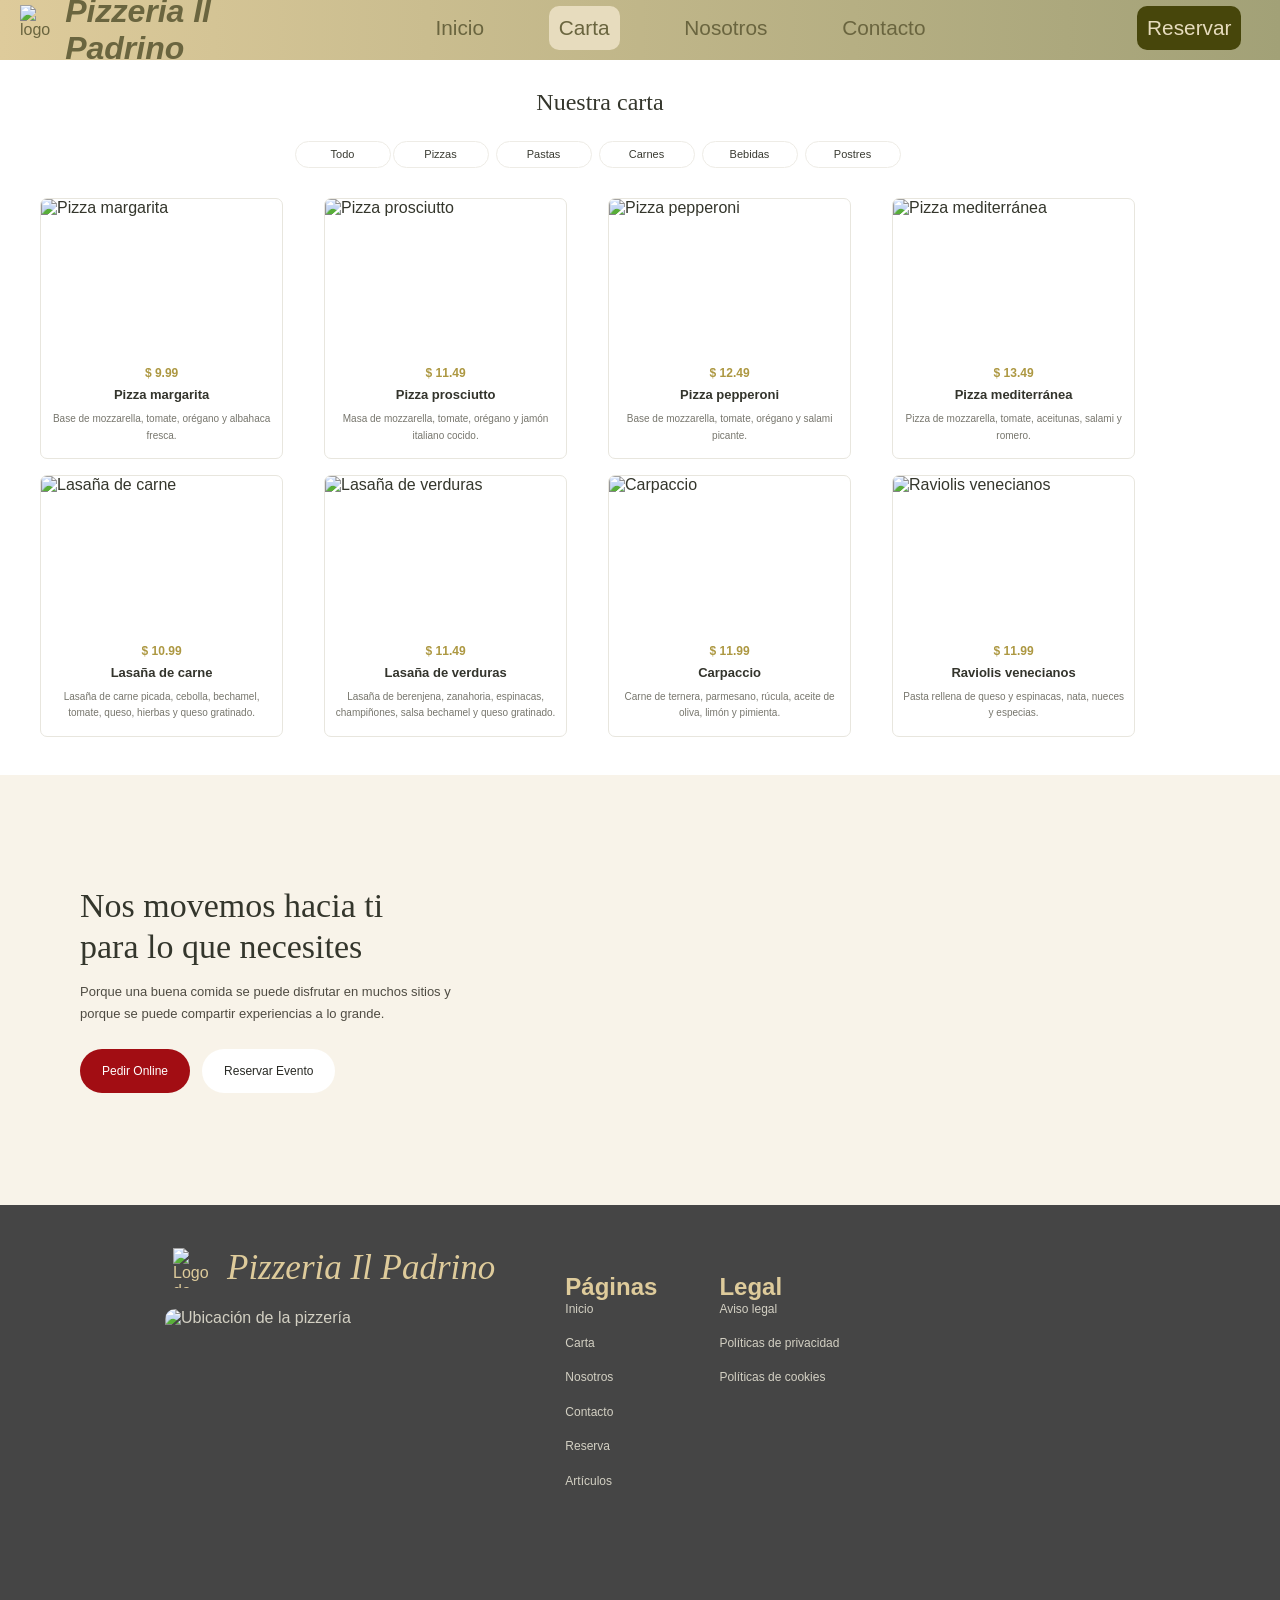
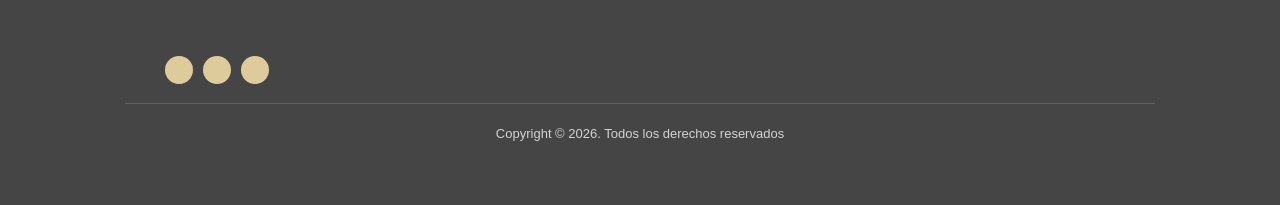
==== detalles.html @ b05c9280 "Primera Subida" ====
<!DOCTYPE html>
<html lang="en">
<head>
    <meta charset="UTF-8">
    <meta name="viewport" content="width=device-width, initial-scale=1.0">
    <link rel="stylesheet" href="style_3.css">
    <title>Inicio</title>
</head>
<body>
    <header>
        <div class="logo">
            <img src="./imgs/LogoCuadrado.png" alt="logo">
            <h1><i>Pizzeria Il Padrino</i></h1>
        </div>
        <div class="menus">
            <ul class="horizontal">
                <li><a href="inicio.html">Inicio</a></li>
                <li class="active"><a href="detalles.html">Carta</a></li>
                <li><a href="tienda.html">Nosotros</a></li>
                <li>Contacto</li>
            </ul>
        </div>
        <div class="reserva">
            <button>Reservar</button>
        </div>
    </header>
    <main>
         
        <section class="menu-section" id="carta">
    <div class="menu-container">

      <h1 class="section-title">Nuestra carta</h1>

      <nav class="menu-filters" aria-label="Categorías del menú">
        <a class="filter active">Todo</a>
        <a class="filter">Pizzas</a>
        <a class="filter">Pastas</a>
        <a class="filter">Carnes</a>
        <a class="filter">Bebidas</a>
        <a class="filter">Postres</a>
      </nav>

      <div class="menu-grid">

        <article class="menu-card" id="pizzas">
          <img src="./imgs/238-n1.jpg" alt="Pizza margarita">
          <div class="card-content">
            <span class="price">$ 9.99</span>
            <h2>Pizza margarita</h2>
            <p>Base de mozzarella, tomate, orégano y albahaca fresca.</p>
          </div>
        </article>

        <article class="menu-card">
          <img src="./imgs/presentacion-final-de-la-pizza-prosciutto-o-con-jamon-cocido.jpg" alt="Pizza prosciutto">
          <div class="card-content">
            <span class="price">$ 11.49</span>
            <h2>Pizza prosciutto</h2>
            <p>Masa de mozzarella, tomate, orégano y jamón italiano cocido.</p>
          </div>
        </article>

        <article class="menu-card">
          <img src="./imgs/receta-pizza-de-pepperoni-facil-1729847335.jpg" alt="Pizza pepperoni">
          <div class="card-content">
            <span class="price">$ 12.49</span>
            <h2>Pizza pepperoni</h2>
            <p>Base de mozzarella, tomate, orégano y salami picante.</p>
          </div>
        </article>

        <article class="menu-card">
          <img src="./imgs/a.jpg" alt="Pizza mediterránea">
          <div class="card-content">
            <span class="price">$ 13.49</span>
            <h2>Pizza mediterránea</h2>
            <p>Pizza de mozzarella, tomate, aceitunas, salami y romero.</p>
          </div>
        </article>

        <article class="menu-card" id="pastas">
          <img src="./imgs/lasagna-original..jpg" alt="Lasaña de carne">
          <div class="card-content">
            <span class="price">$ 10.99</span>
            <h2>Lasaña de carne</h2>
            <p>Lasaña de carne picada, cebolla, bechamel, tomate, queso, hierbas y queso gratinado.</p>
          </div>
        </article>

        <article class="menu-card">
          <img src="./imgs/lasana_de_berenjenas_con_carne_31364_orig.jpg" alt="Lasaña de verduras">
          <div class="card-content">
            <span class="price">$ 11.49</span>
            <h2>Lasaña de verduras</h2>
            <p>Lasaña de berenjena, zanahoria, espinacas, champiñones, salsa bechamel y queso gratinado.</p>
          </div>
        </article>

        <article class="menu-card">
          <img src="./imgs/imagaes.jpg" alt="Carpaccio">
          <div class="card-content">
            <span class="price">$ 11.99</span>
            <h2>Carpaccio</h2>
            <p>Carne de ternera, parmesano, rúcula, aceite de oliva, limón y pimienta.</p>
          </div>
        </article>

        <article class="menu-card">
          <img src="./imgs/maxresdefault.jpg" alt="Raviolis venecianos">
          <div class="card-content">
            <span class="price">$ 11.99</span>
            <h2>Raviolis venecianos</h2>
            <p>Pasta rellena de queso y espinacas, nata, nueces y especias.</p>
          </div>
        </article>

      </div>
    </div>
  </section>


  <section class="cta-section">
    <div class="cta-background"></div>

    <div class="cta-content">
      <h2>
        Nos movemos hacia ti<br>
        para lo que necesites
      </h2>

      <p>
        Porque una buena comida se puede disfrutar en muchos sitios
        y porque se puede compartir experiencias a lo grande.
      </p>

      <div class="cta-buttons">
        <a href="#pedir" class="btn btn-primary">Pedir Online</a>
        <a href="#reservar" class="btn btn-secondary">Reservar Evento</a>
      </div>
    </div>
  </section>




    </main>

    
    <footer class="footer-pizzeria">

    <div class="footer-contenedor">
        <div class="footer-contenido">
        <div class="footer-marca">

            <a href="#" class="footer-logo">
            <img src="./imgs/LogoCuadrado.png" alt="Logo de Pizzeria Il Padrino">
            <p>Pizzeria Il Padrino</p>
            </a>

            <div class="footer-mapa">
            <img src="./imgs/google-maps.jpg" alt="Ubicación de la pizzería">
            </div>

            <div class="footer-redes">

            <a href="#" class="footer-red">
                <img src="./imgs/TWITTER_icon-icons.com_65486.png" width="10px" height="10px">

            </a>

            <a href="#" class="footer-red">
                <img src="./imgs/FB_icon-icons.com_65484.png" width="15px" height="15px">
            </a>

            <a href="#" class="footer-red">
                <img src="./imgs/instagram_icon_125245.png" width="15px" height="15px">
            </a>

            </div>
        </div>

        <div class="footer-enlaces">

            <div class="footer-columna">
            <h3>Páginas</h3>

            <nav aria-label="Páginas">
                <a href="#">Inicio</a>
                <a href="#">Carta</a>
                <a href="#">Nosotros</a>
                <a href="#">Contacto</a>
                <a href="#">Reserva</a>
                <a href="#">Artículos</a>
            </nav>
            </div>

            <div class="footer-columna">
            <h3>Legal</h3>

            <nav aria-label="Información legal">
                <a href="#">Aviso legal</a>
                <a href="#">Políticas de privacidad</a>
                <a href="#">Políticas de cookies</a>
            </nav>
            </div>

        </div>

        </div>

        <div class="footer-inferior">
        <p>Copyright © 2026. Todos los derechos reservados</p>
        </div>

    </div>

    </footer>

</body>
</html>
---- style_3.css ----
:root{ /*esto es una variable, me puede servir para determinar la paleta*/
    --wyellow: #e7dcbe;
    --lyellow: #DECB9B;
    --myellow: #a2a177;
    --dyellow: #47460B;
    --orange: #e5af4ce2;
    --crema: #fbfae9;
    --blanco: #ffffff;
    --fondo-claro: #fafaf8;
    --texto: #24231f;
    --texto-suave: #6f6d65;
    --rojo: #a63c3b;
    --borde: #deddd6;
    --color-text: #34362c;
    --color-muted: #77766d;
    --color-gold: #b9a64d;
    --color-red: #a20d13;
    --color-border: #e8e6de;
    --font-title: "Playfair Display", Georgia, serif;
    --font-body: "DM Sans", Arial, sans-serif;
    --ancho-maximo: 1060px;
}

a{
  all: unset;
  text-decoration: none;
}

.active{
    background-color: var(--wyellow);
    border-radius: 10px;
    padding: 10px;
    margin-left: -5px;
    margin-right: -5px;
    margin-top: 0px;

}

.menus li:hover{
    background-color: var(--dyellow);
    border-radius: 10px;
    padding: 10px;
    margin-left: -5px;
    margin-right: -5px;
    margin-top: 0px;
    color: var(--wyellow);

}

body{
    display: grid;
    min-height: 100vh;
    grid-template-rows: auto 1fr auto;
    width: 100%;
    /*margin-top: -8px;
    margin-left: -8px;*/
    margin: 0px;
}


header{
    background-image: linear-gradient(to right,var(--lyellow),var(--myellow));
    color:rgb(106, 101, 63);
    height: 60px;
    display: flex;
    width: 100%;
    /*margin: 8px;*/
}

footer{
    background-color:gray;
    /*margin:-8px;*/
}

.logo{
    display: flex;
    align-items: center;
    padding-left: 10px;
    justify-content: flex-start;
    width: 25%;
    height: 100%;
    min-width: 220px;
    /*
        background-color: red;
    */
}

.logo img{
    width: 80%;
    height: 80px;
}

.menus{
    display: flex;
    align-items: center;
    justify-content: center;
    width: 65%;
    height: 100%;
    /*
    background-color: orange;
    */
}

.logo img{
    padding-left: 10px;
    width: 50px;
    height: 50px;
    display: flex;

}

.horizontal{
    display: flex;
    justify-content: space-between;
    flex-wrap: nowrap;
    list-style-type: none;
    min-width: 200px;
    max-width: 500px;
    width: 100%;
}

.reserva{
    display: flex;
    justify-content: center;
    align-items: center;
    width: 15%;
    min-width: 100px;
    /*
    background-color: aqua;
    */
}

li{
    margin: 5px;
    margin-top: 10px;
}

ul{
    margin-left: -50px;
    font-size: 1.3rem;
    font-weight:400;
}

header button{
    all:unset;
    background-color: var(--dyellow);
    color: var(--wyellow);
    border-radius: 10px;
    padding: 10px;
    font-size: 1.3rem;
    font-weight:400;
    margin-top: -5px;
}

header button:hover{
    /*all:unset;*/
    background-color: var(--lyellow);
    color: var(--dyellow);
    /*border-radius: 10px;
    padding: 10px;
    font-size: 1.3rem;
    font-weight:400;
    margin-top: -5px;*/
    cursor: pointer;
}

.menus li{
    cursor: pointer;
}

/* HERO */


#hero{
    background-image: linear-gradient(rgba(0 ,0 ,0, 0.4), rgba(229 ,175 ,76, 0.8)), url(./imgs/joshuemd-pizza-329523_1920.jpg);
    background-size: cover;
    height: 600px;
    font-weight: 800;
}

#herobox{
    width: 50%;
    height: 100%;
    /*background-color: red;*/
    display: flex;
    justify-content: center;
    align-items: center;
    flex-direction: column;
}

#hero h1{
    text-align: center;
    text-shadow: 0px 0px 2px rgba(229,175,76, 1);
    font-size: 4rem;
}

#hero p{
    width: 50%;
    text-align: center;
    font-size: 1.5rem;
}

#buttonbox{
   display: flex; 
   flex-direction: row;
   justify-content: center;
   width: 100%;

}

main button{
    all:unset;
    background-color: var(--dyellow);
    color: var(--wyellow);
    border-radius: 10px;
    padding: 10px;
    font-size: 1em;
    font-weight:400;
    margin: 10px;
    text-align: center;
    min-width: 80px;
    border-radius: 15px;
    border: black 1.5px solid;
}


/* Footer */

.footer-pizzeria {
  width: 100%;
  height: 600px;
  padding: 42px 0 0;
  background-color: #454545;
  color: #d3d0c3;
  font-family: Arial, Helvetica, sans-serif;
  box-sizing: border-box;
}

.footer-contenedor {
  width: 1030px;
  margin: 0 auto;
}

.footer-contenido {
  display: flex;
  align-items: flex-start;
  justify-content: space-between;
  gap: 70px;
}

.footer-marca {
  margin-left: 40px;
}

.footer-logo {
  display: flex;
  align-items: center;
  gap: 14px;
  width: fit-content;
  margin: 0 0 20px 8px;
  color: var(--lyellow);
  text-decoration: none;
}

.footer-logo img {
  display: block;
  width: 40px;
  height: 40px;
  object-fit: contain;
  margin-top: 0px;
}

.footer-logo p {
  font-family: Georgia, "Playfair display", serif;
  font-size: 35px;
  font-style: italic;
  font-weight: 500;
  line-height: 1.2;
  margin-top: 0px;
}

.footer-mapa {
  width: 100%;
  height: 332px;
  overflow: hidden;
  border-radius: 10px;
}

.footer-mapa img {
  display: block;
  width: 100%;
  height: 100%;
  object-fit: cover;
}

.footer-redes {
  display: flex;
  align-items: center;
  gap: 10px;
  margin-top: 15px;
}

.footer-red {
  display: flex;
  align-items: center;
  justify-content: center;
  width: 28px;
  height: 28px;
  border-radius: 50%;
  background-color: var(--lyellow);
}

.footer-red:hover {
  background-color: var(--myellow);
}

.footer-red svg {
  display: block;
  width: 15px;
  height: 15px;
}

.footer-enlaces {
  display: flex;
  align-items: flex-start;
  gap: 62px;
  flex: 1;
  padding-top: 0;
}


.footer-columna h3 {
  margin-top: 26px;
  color: var(--lyellow);
  font-size: 24px;
  font-weight: 700;
  line-height: 1.2;
}

.footer-columna nav {
  display: flex;
  flex-direction: column;
  align-items: flex-start;
  gap: 20px;
}

.footer-columna nav a {
  color: #d3d0c3;
  font-size: 12px;
  line-height: 1.2;
  text-decoration: none;
}

.footer-columna nav a:hover {
  color: #e6d99a;
}

.footer-inferior {
  margin-top: 19px;
  padding: 20px 0 0;
  border-top: 1px solid #606060;
  text-align: center;
}

.footer-inferior p {
  margin: 0;
  color: lightgray;
  font-size: 13px;
  line-height: 1.5;
}

* {
  margin: 0;
  padding: 0;
}

html {
  scroll-behavior: smooth;
}

body {
  font-family: var(--font-body);
  color: var(--color-text);
  background: #fff;
}

img {
  display: block;
  width: 100%;
  object-fit: cover;
}

a {
  text-decoration: none;
  color: inherit;
}

.menu-section {
  width: 90%;
  padding: 28px 24px 38px;
  background-color: #fff;
}

.menu-container {
  width: 100%;
  max-width: 1120px;
  margin: 0 auto;
}

.section-title {
  font-family: var(--font-title);
  font-weight: 400;
  line-height: 1.2;
  text-align: center;
  margin-bottom: 24px;
  color: var(--color-text);
}

.menu-filters {
  display: flex;
  justify-content: center;
  align-items: center;
  flex-wrap: wrap;
  gap: 7px;
  margin-bottom: 30px;
}

.filter {
  display: inline-flex;
  align-items: center;
  justify-content: center;
  min-width: 62px;
  padding: 7px 16px;
  border: 1px solid #eeece6;
  border-radius: 30px;
  background-color: #fff;
  color: #393a31;
  font-size: 11px;
  font-weight: 500;
  line-height: 1;
}

.menu-grid {
  display: grid;
  grid-template-columns: repeat(4, minmax(0, 1fr));
  gap: 16px;
}

.menu-card {
  min-width: 0;
  overflow: hidden;
  border: 1px solid var(--color-border);
  border-radius: 7px;
  background: #fff;
  width: 90%;
}

.menu-card > img {
  width: 100%;
  aspect-ratio: 1.55 / 1;
  object-fit: cover;
}

.card-content {
  padding: 12px 10px 14px;
  text-align: center;
}

.price {
  display: block;
  margin-bottom: 7px;
  color: #ad9842;
  font-size: 12px;
  font-weight: 600;
}

.card-content h2 {
  margin-bottom: 7px;
  font-size: 13px;
  font-weight: 600;
  line-height: 1.3;
  color: #33342c;
}

.card-content p {
  color: var(--color-muted);
  font-size: 10px;
  font-weight: 400;
  line-height: 1.65;
}


.cta-section {
  position: relative;
  isolation: isolate;
  display: flex;
  align-items: center;
  min-height: 330px;
  padding: 50px max(6%, calc((100% - 1120px) / 2));
  overflow: hidden;
  background-color: #e9e1d5;
}

.cta-background {
  position: absolute;
  z-index: -2;
  inset: 0;
  background-image: url("./imgs/3200x1800_regioni_italiane_primavera_hub-2.webp");
  background-position: center;
  background-repeat: no-repeat;
  background-size: cover;
}

.cta-section::before {
  content: "";
  position: absolute;
  z-index: -1;
  inset: 0;
  background: rgb(255 252 244 / 68%);
}

.cta-content {
  width: 100%;
  max-width: 460px;
}

.cta-content h2 {
  margin-bottom: 13px;
  font-family: var(--font-title);
  font-size: clamp(25px, 3vw, 34px);
  font-weight: 400;
  line-height: 1.2;
  color: #34362c;
}

.cta-content p {
  max-width: 410px;
  margin-bottom: 24px;
  color: #4f4c43;
  font-size: 13px;
  line-height: 1.7;
}

.cta-buttons {
  display: flex;
  align-items: center;
  flex-wrap: wrap;
  gap: 12px;
}

.btn {
  display: inline-flex;
  align-items: center;
  justify-content: center;
  min-height: 42px;
  padding: 0 21px;
  border: 1px solid transparent;
  border-radius: 30px;
  font-family: var(--font-body);
  font-size: 12px;
  font-weight: 500;
}


.btn-primary {
  background-color: var(--color-red);
  color: #fff;
}

.btn-primary:hover {
  background-color: #7f090e;
}

.btn-secondary {
  background-color: #fff;
  color: #292a25;
}
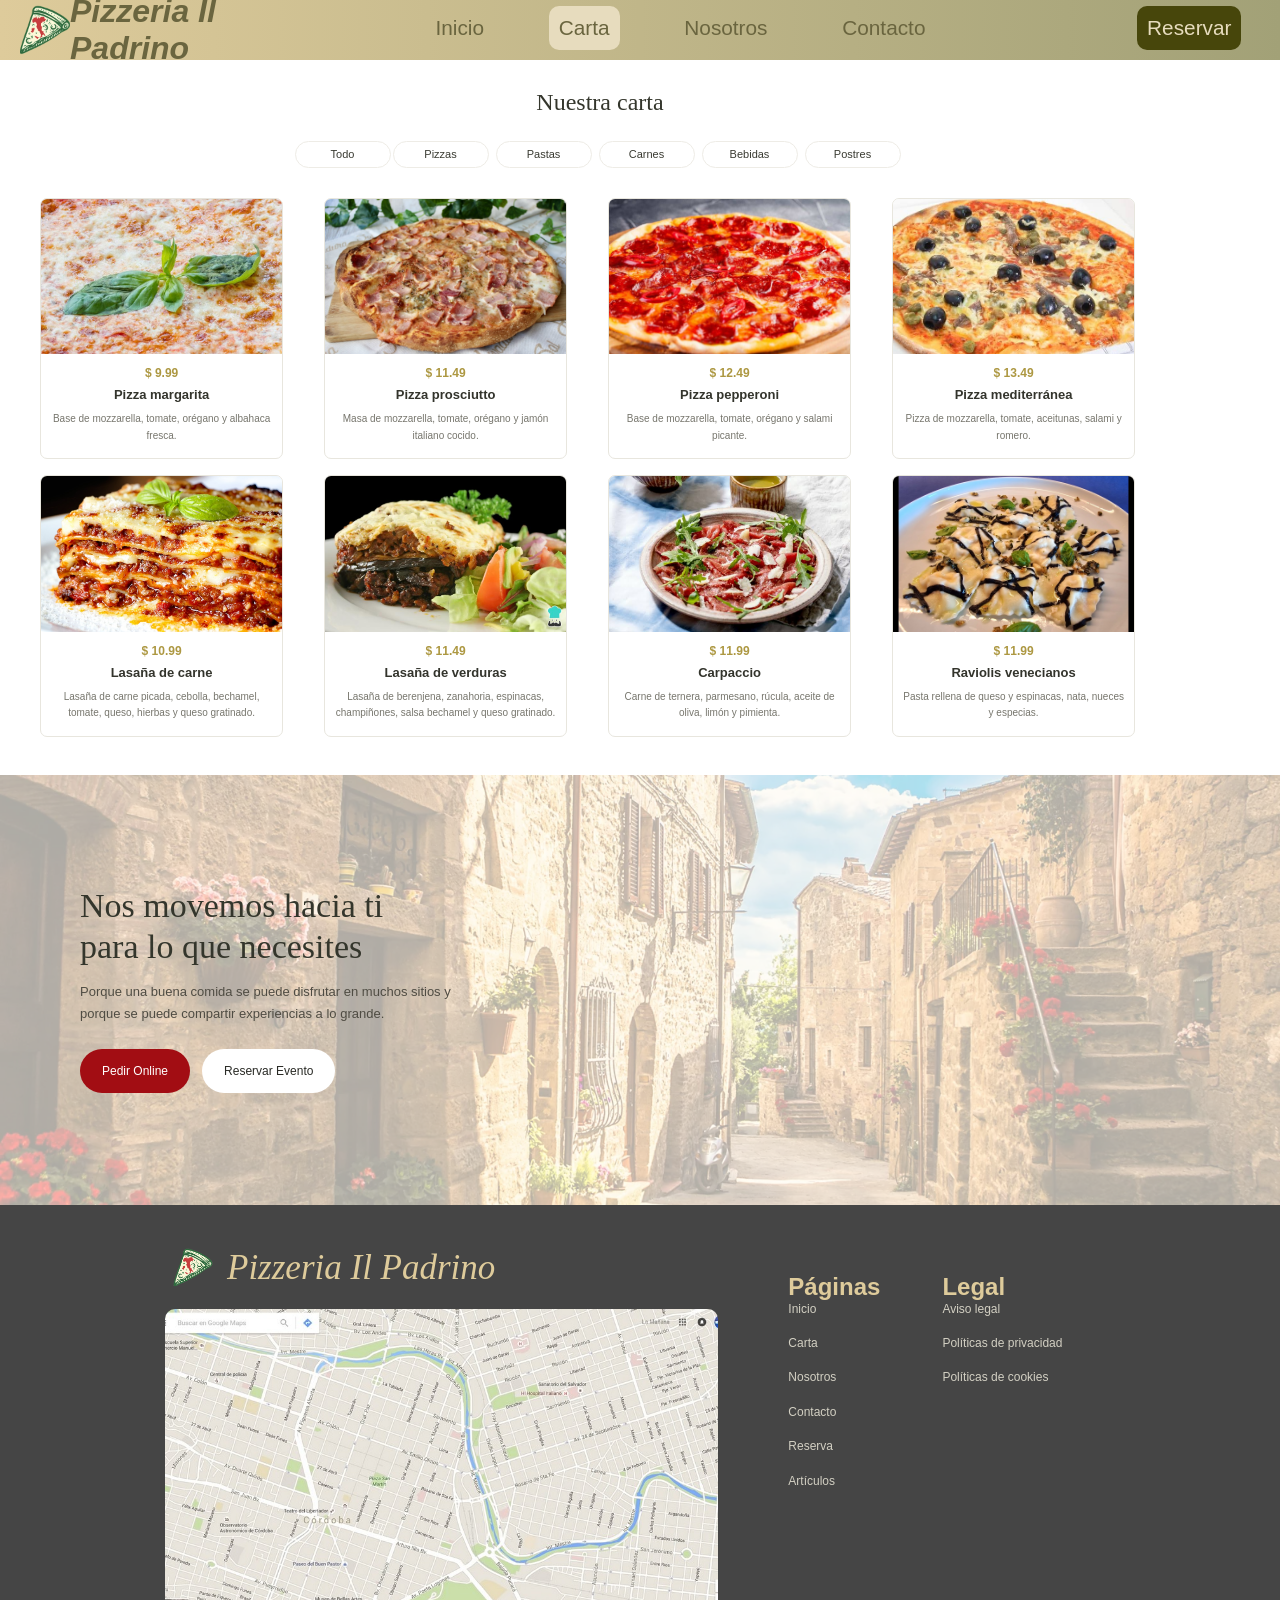
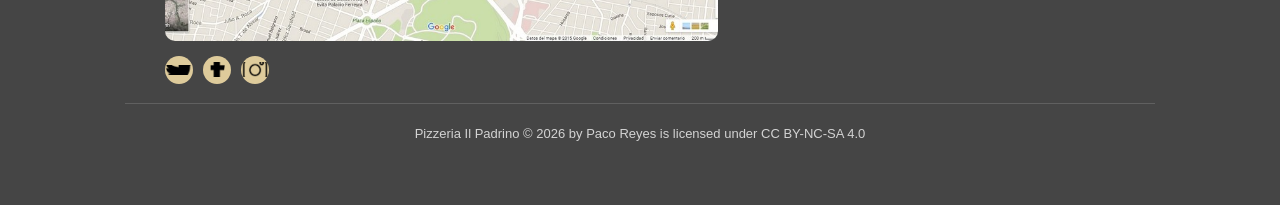
==== commit e3924863: "cambios actuales incluyendo práctica 5" ====
--- a/detalles.html
+++ b/detalles.html
@@ -4,6 +4,7 @@
     <meta charset="UTF-8">
     <meta name="viewport" content="width=device-width, initial-scale=1.0">
     <link rel="stylesheet" href="style_3.css">
+    <link rel="icon" type="image/x-icon" href="./imgs/LogoCuadrado.ico">
     <title>Inicio</title>
 </head>
 <body>
@@ -209,7 +210,7 @@
         </div>
 
         <div class="footer-inferior">
-        <p>Copyright © 2026. Todos los derechos reservados</p>
+        <p><a href="https://pizzeriailpadrino.es">Pizzeria Il Padrino</a> © 2026 by <a href="https://github.com/fru-17">Paco Reyes</a> is licensed under <a href="https://creativecommons.org/licenses/by-nc-sa/4.0/">CC BY-NC-SA 4.0</a><img src="https://mirrors.creativecommons.org/presskit/icons/cc.svg" alt="" style="max-width: 1em;max-height:1em;margin-left: .2em;"><img src="https://mirrors.creativecommons.org/presskit/icons/by.svg" alt="" style="max-width: 1em;max-height:1em;margin-left: .2em;"><img src="https://mirrors.creativecommons.org/presskit/icons/nc.svg" alt="" style="max-width: 1em;max-height:1em;margin-left: .2em;"><img src="https://mirrors.creativecommons.org/presskit/icons/sa.svg" alt="" style="max-width: 1em;max-height:1em;margin-left: .2em;"></p>
         </div>
 
     </div>
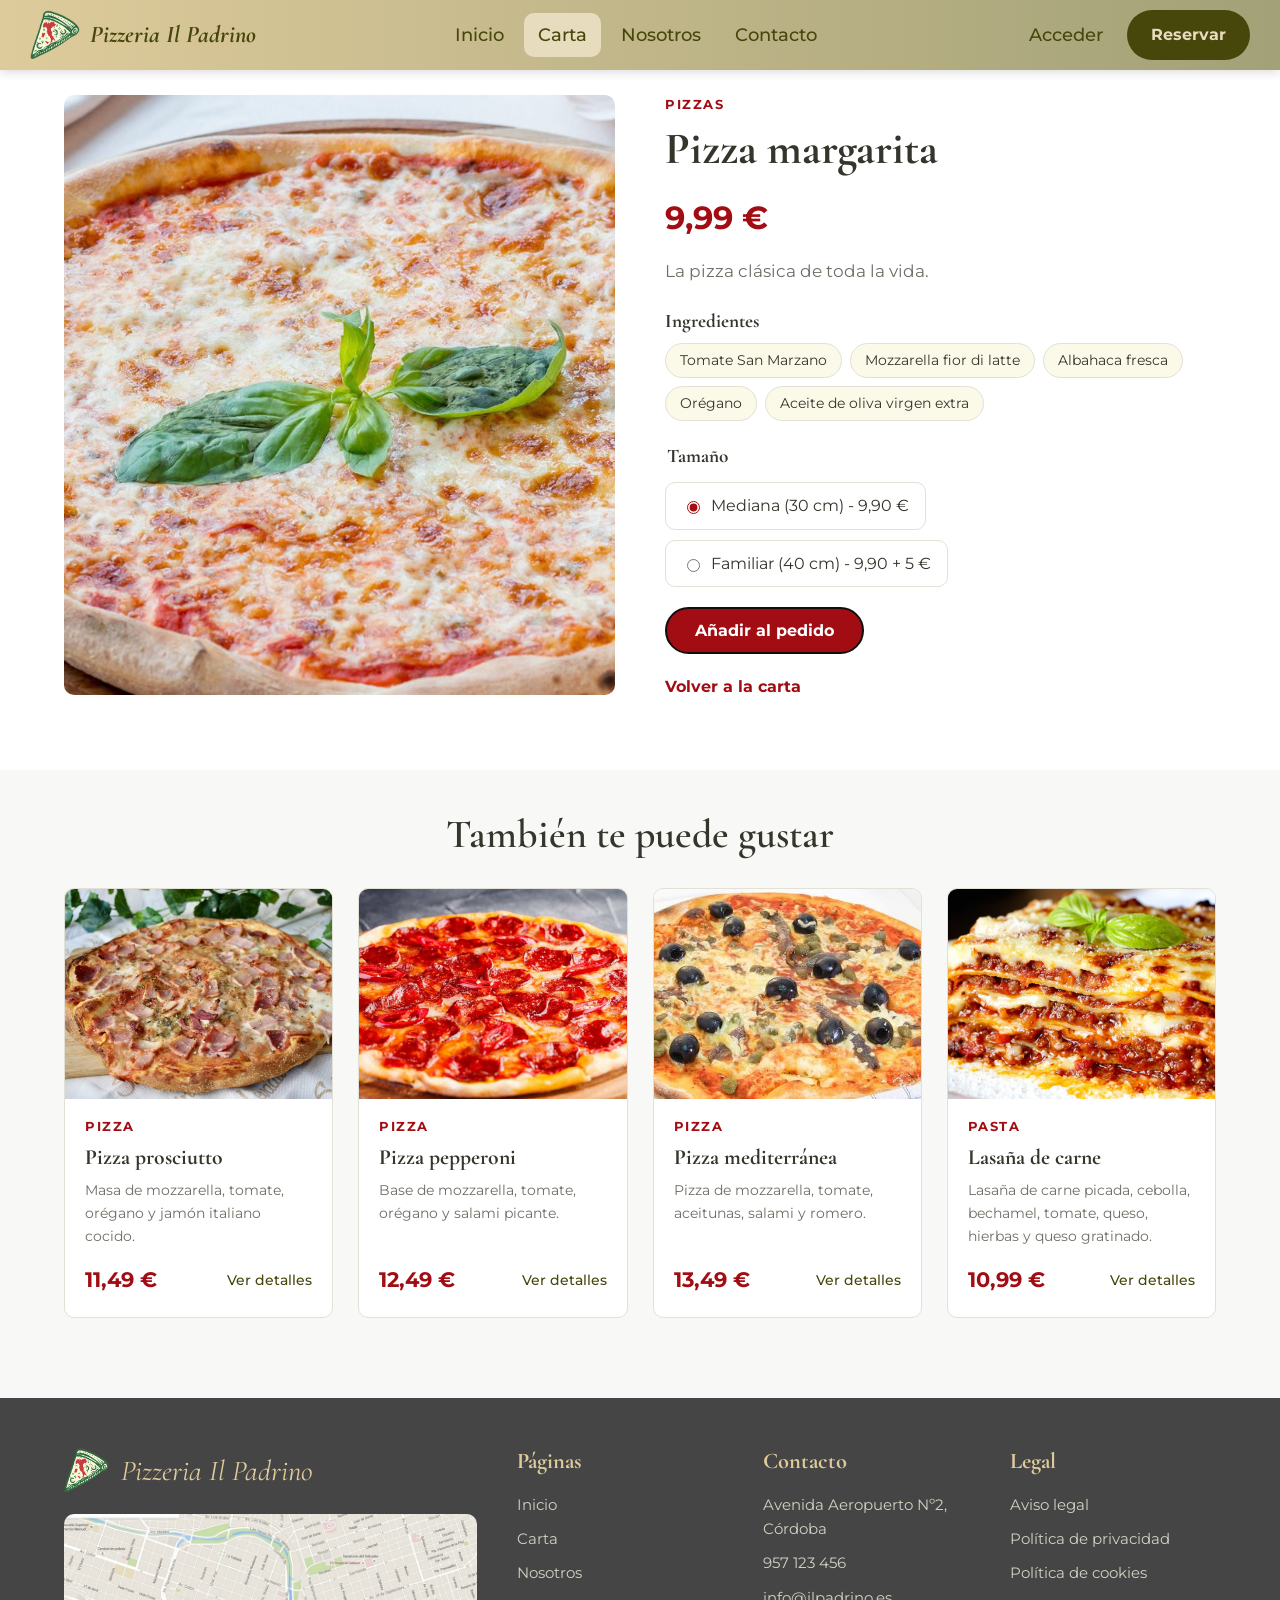
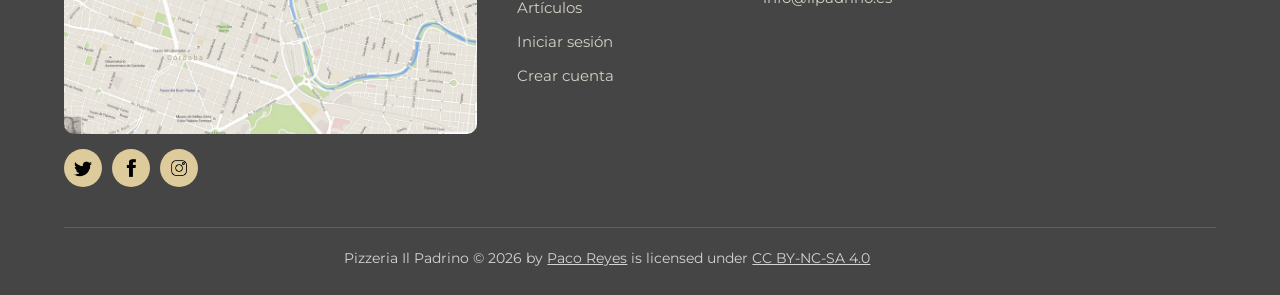
==== commit 51ed946b: "Subida practica6" ====
--- a/detalles.html
+++ b/detalles.html
@@ -1,221 +1,198 @@
 <!DOCTYPE html>
-<html lang="en">
+<html lang="es">
 <head>
     <meta charset="UTF-8">
     <meta name="viewport" content="width=device-width, initial-scale=1.0">
-    <link rel="stylesheet" href="style_3.css">
+    <title>Pizza margarita | Pizzeria Il Padrino</title>
     <link rel="icon" type="image/x-icon" href="./imgs/LogoCuadrado.ico">
-    <title>Inicio</title>
+    <link rel="preconnect" href="https://fonts.googleapis.com">
+    <link rel="preconnect" href="https://fonts.gstatic.com" crossorigin>
+    <link href="https://fonts.googleapis.com/css2?family=Cormorant+Garamond:wght@400;500;600;700&family=Montserrat:wght@400;500;600;700&display=swap" rel="stylesheet">
+    <link rel="stylesheet" href="style.css">
 </head>
 <body>
-    <header>
-        <div class="logo">
-            <img src="./imgs/LogoCuadrado.png" alt="logo">
-            <h1><i>Pizzeria Il Padrino</i></h1>
-        </div>
-        <div class="menus">
-            <ul class="horizontal">
-                <li><a href="inicio.html">Inicio</a></li>
-                <li class="active"><a href="detalles.html">Carta</a></li>
-                <li><a href="tienda.html">Nosotros</a></li>
-                <li>Contacto</li>
+
+    <header class="cabecera">
+        <a href="index.html" class="logo">
+            <img src="./imgs/LogoCuadrado.png">
+            <span>Pizzeria Il Padrino</span>
+        </a>
+
+        <nav class="menu">
+            <ul>
+                <li><a href="index.html">Inicio</a></li>
+                <li><a href="tienda.html" class="activo">Carta</a></li>
+                <li><a href="nosotros.html">Nosotros</a></li>
+                <li><a href="#contacto">Contacto</a></li>
             </ul>
-        </div>
-        <div class="reserva">
-            <button>Reservar</button>
+        </nav>
+
+        <div class="cabecera-acciones">
+            <a href="login.html" class="enlace-acceso">Acceder</a>
+            <a href="#contacto" class="boton boton-oscuro">Reservar</a>
         </div>
     </header>
+
     <main>
-         
-        <section class="menu-section" id="carta">
-    <div class="menu-container">
 
-      <h1 class="section-title">Nuestra carta</h1>
+        <section class="detalle">
+            <div class="contenedor detalle-contenido">
 
-      <nav class="menu-filters" aria-label="Categorías del menú">
-        <a class="filter active">Todo</a>
-        <a class="filter">Pizzas</a>
-        <a class="filter">Pastas</a>
-        <a class="filter">Carnes</a>
-        <a class="filter">Bebidas</a>
-        <a class="filter">Postres</a>
-      </nav>
+                <div class="detalle-imagen">
+                    <img src="./imgs/238-n1.jpg">
+                </div>
 
-      <div class="menu-grid">
+                <div class="detalle-info">
+                    <span class="etiqueta">Pizzas</span>
+                    <h1>Pizza margarita</h1>
+                    <p class="detalle-precio">9,99 €</p>
+                    <p class="detalle-descripcion">La pizza clásica de toda la vida.</p>
 
-        <article class="menu-card" id="pizzas">
-          <img src="./imgs/238-n1.jpg" alt="Pizza margarita">
-          <div class="card-content">
-            <span class="price">$ 9.99</span>
-            <h2>Pizza margarita</h2>
-            <p>Base de mozzarella, tomate, orégano y albahaca fresca.</p>
-          </div>
-        </article>
+                    <h2>Ingredientes</h2>
+                    <ul class="ingredientes">
+                        <li>Tomate San Marzano</li>
+                        <li>Mozzarella fior di latte</li>
+                        <li>Albahaca fresca</li>
+                        <li>Orégano</li>
+                        <li>Aceite de oliva virgen extra</li>
+                    </ul>
 
-        <article class="menu-card">
-          <img src="./imgs/presentacion-final-de-la-pizza-prosciutto-o-con-jamon-cocido.jpg" alt="Pizza prosciutto">
-          <div class="card-content">
-            <span class="price">$ 11.49</span>
-            <h2>Pizza prosciutto</h2>
-            <p>Masa de mozzarella, tomate, orégano y jamón italiano cocido.</p>
-          </div>
-        </article>
+                    <form class="detalle-compra" action="#">
+                        <fieldset>
+                            <legend>Tamaño</legend>
+                            <div class="tamanios">
+                                <label><input type="radio" name="tamanio" value="mediana" checked> Mediana (30 cm) - 9,90 €</label>
+                                <label><input type="radio" name="tamanio" value="familiar"> Familiar (40 cm) - 9,90 + 5 €</label>
+                            </div>
+                        </fieldset>
 
-        <article class="menu-card">
-          <img src="./imgs/receta-pizza-de-pepperoni-facil-1729847335.jpg" alt="Pizza pepperoni">
-          <div class="card-content">
-            <span class="price">$ 12.49</span>
-            <h2>Pizza pepperoni</h2>
-            <p>Base de mozzarella, tomate, orégano y salami picante.</p>
-          </div>
-        </article>
+                        <div class="detalle-botones">
+                            <button type="button" class="boton boton-rojo">Añadir al pedido</button>
+                        </div>
+                    </form>
 
-        <article class="menu-card">
-          <img src="./imgs/a.jpg" alt="Pizza mediterránea">
-          <div class="card-content">
-            <span class="price">$ 13.49</span>
-            <h2>Pizza mediterránea</h2>
-            <p>Pizza de mozzarella, tomate, aceitunas, salami y romero.</p>
-          </div>
-        </article>
+                    <a href="tienda.html" class="enlace-rojo enlace-volver">Volver a la carta</a>
+                </div>
 
-        <article class="menu-card" id="pastas">
-          <img src="./imgs/lasagna-original..jpg" alt="Lasaña de carne">
-          <div class="card-content">
-            <span class="price">$ 10.99</span>
-            <h2>Lasaña de carne</h2>
-            <p>Lasaña de carne picada, cebolla, bechamel, tomate, queso, hierbas y queso gratinado.</p>
-          </div>
-        </article>
+            </div>
+        </section>
 
-        <article class="menu-card">
-          <img src="./imgs/lasana_de_berenjenas_con_carne_31364_orig.jpg" alt="Lasaña de verduras">
-          <div class="card-content">
-            <span class="price">$ 11.49</span>
-            <h2>Lasaña de verduras</h2>
-            <p>Lasaña de berenjena, zanahoria, espinacas, champiñones, salsa bechamel y queso gratinado.</p>
-          </div>
-        </article>
+        <section class="relacionados">
+            <div class="contenedor">
+                <h2 class="titulo-seccion">También te puede gustar</h2>
 
-        <article class="menu-card">
-          <img src="./imgs/imagaes.jpg" alt="Carpaccio">
-          <div class="card-content">
-            <span class="price">$ 11.99</span>
-            <h2>Carpaccio</h2>
-            <p>Carne de ternera, parmesano, rúcula, aceite de oliva, limón y pimienta.</p>
-          </div>
-        </article>
+                <div class="productos-grid">
+                    <a href="detalles.html" class="producto">
+                        <img src="./imgs/presentacion-final-de-la-pizza-prosciutto-o-con-jamon-cocido.jpg">
+                        <div class="producto-info">
+                            <span class="etiqueta">Pizza</span>
+                            <h2 class="producto-nombre">Pizza prosciutto</h2>
+                            <p class="producto-descripcion">Masa de mozzarella, tomate, orégano y jamón italiano cocido.</p>
+                            <div class="producto-pie">
+                                <span class="producto-precio">11,49 €</span>
+                                <span class="producto-ver">Ver detalles</span>
+                            </div>
+                        </div>
+                    </a>
 
-        <article class="menu-card">
-          <img src="./imgs/maxresdefault.jpg" alt="Raviolis venecianos">
-          <div class="card-content">
-            <span class="price">$ 11.99</span>
-            <h2>Raviolis venecianos</h2>
-            <p>Pasta rellena de queso y espinacas, nata, nueces y especias.</p>
-          </div>
-        </article>
+                    <a href="detalles.html" class="producto">
+                        <img src="./imgs/receta-pizza-de-pepperoni-facil-1729847335.jpg">
+                        <div class="producto-info">
+                            <span class="etiqueta">Pizza</span>
+                            <h2 class="producto-nombre">Pizza pepperoni</h2>
+                            <p class="producto-descripcion">Base de mozzarella, tomate, orégano y salami picante.</p>
+                            <div class="producto-pie">
+                                <span class="producto-precio">12,49 €</span>
+                                <span class="producto-ver">Ver detalles</span>
+                            </div>
+                        </div>
+                    </a>
 
-      </div>
-    </div>
-  </section>
+                    <a href="detalles.html" class="producto">
+                        <img src="./imgs/a.jpg">
+                        <div class="producto-info">
+                            <span class="etiqueta">Pizza</span>
+                            <h2 class="producto-nombre">Pizza mediterránea</h2>
+                            <p class="producto-descripcion">Pizza de mozzarella, tomate, aceitunas, salami y romero.</p>
+                            <div class="producto-pie">
+                                <span class="producto-precio">13,49 €</span>
+                                <span class="producto-ver">Ver detalles</span>
+                            </div>
+                        </div>
+                    </a>
 
-
-  <section class="cta-section">
-    <div class="cta-background"></div>
-
-    <div class="cta-content">
-      <h2>
-        Nos movemos hacia ti<br>
-        para lo que necesites
-      </h2>
-
-      <p>
-        Porque una buena comida se puede disfrutar en muchos sitios
-        y porque se puede compartir experiencias a lo grande.
-      </p>
-
-      <div class="cta-buttons">
-        <a href="#pedir" class="btn btn-primary">Pedir Online</a>
-        <a href="#reservar" class="btn btn-secondary">Reservar Evento</a>
-      </div>
-    </div>
-  </section>
-
-
-
+                    <a href="detalles.html" class="producto" id="pastas">
+                        <img src="./imgs/lasagna-original..jpg">
+                        <div class="producto-info">
+                            <span class="etiqueta">Pasta</span>
+                            <h2 class="producto-nombre">Lasaña de carne</h2>
+                            <p class="producto-descripcion">Lasaña de carne picada, cebolla, bechamel, tomate, queso, hierbas y queso gratinado.</p>
+                            <div class="producto-pie">
+                                <span class="producto-precio">10,99 €</span>
+                                <span class="producto-ver">Ver detalles</span>
+                            </div>
+                        </div>
+                    </a>
+                </div>
+            </div>
+        </section>
 
     </main>
 
-    
-    <footer class="footer-pizzeria">
+    <footer class="pie" id="contacto">
+        <div class="contenedor">
+            <div class="pie-contenido">
 
-    <div class="footer-contenedor">
-        <div class="footer-contenido">
-        <div class="footer-marca">
+                <div class="pie-marca">
+                    <a href="index.html" class="pie-logo">
+                        <img src="./imgs/LogoCuadrado.png">
+                        <span>Pizzeria Il Padrino</span>
+                    </a>
+                    <img class="pie-mapa" src="./imgs/google-maps.jpg">
+                    <div class="pie-redes">
+                        <a href="https://x.com" target="_blank"><img src="./imgs/TWITTER_icon-icons.com_65486.png"></a>
+                        <a href="https://www.facebook.com" target="_blank"><img src="./imgs/FB_icon-icons.com_65484.png"></a>
+                        <a href="https://www.instagram.com" target="_blank"><img src="./imgs/instagram_icon_125245.png"></a>
+                    </div>
+                </div>
 
-            <a href="#" class="footer-logo">
-            <img src="./imgs/LogoCuadrado.png" alt="Logo de Pizzeria Il Padrino">
-            <p>Pizzeria Il Padrino</p>
-            </a>
+                <div class="pie-columna">
+                    <h2>Páginas</h2>
+                    <ul>
+                        <li><a href="index.html">Inicio</a></li>
+                        <li><a href="tienda.html">Carta</a></li>
+                        <li><a href="nosotros.html">Nosotros</a></li>
+                        <li><a href="index.html#articulos">Artículos</a></li>
+                        <li><a href="login.html">Iniciar sesión</a></li>
+                        <li><a href="registro.html">Crear cuenta</a></li>
+                    </ul>
+                </div>
 
-            <div class="footer-mapa">
-            <img src="./imgs/google-maps.jpg" alt="Ubicación de la pizzería">
+                <div class="pie-columna">
+                    <h2>Contacto</h2>
+                    <ul>
+                        <li>Avenida Aeropuerto Nº2, Córdoba</li>
+                        <li>957 123 456</li>
+                        <li>info@ilpadrino.es</a></li>
+                    </ul>
+                </div>
+
+                <div class="pie-columna">
+                    <h2>Legal</h2>
+                    <ul>
+                        <li><a href="#">Aviso legal</a></li>
+                        <li><a href="#">Política de privacidad</a></li>
+                        <li><a href="#">Política de cookies</a></li>
+                    </ul>
+                </div>
+
             </div>
 
-            <div class="footer-redes">
-
-            <a href="#" class="footer-red">
-                <img src="./imgs/TWITTER_icon-icons.com_65486.png" width="10px" height="10px">
-
-            </a>
-
-            <a href="#" class="footer-red">
-                <img src="./imgs/FB_icon-icons.com_65484.png" width="15px" height="15px">
-            </a>
-
-            <a href="#" class="footer-red">
-                <img src="./imgs/instagram_icon_125245.png" width="15px" height="15px">
-            </a>
-
+            <div class="pie-inferior">
+                <p>Pizzeria Il Padrino</a> © 2026 by <a href="https://github.com/fru-17">Paco Reyes</a> is licensed under <a href="https://creativecommons.org/licenses/by-nc-sa/4.0/">CC BY-NC-SA 4.0</a><img src="https://mirrors.creativecommons.org/presskit/icons/cc.svg" alt=""><img src="https://mirrors.creativecommons.org/presskit/icons/by.svg" alt=""><img src="https://mirrors.creativecommons.org/presskit/icons/nc.svg" alt=""><img src="https://mirrors.creativecommons.org/presskit/icons/sa.svg" alt=""></p>
             </div>
         </div>
-
-        <div class="footer-enlaces">
-
-            <div class="footer-columna">
-            <h3>Páginas</h3>
-
-            <nav aria-label="Páginas">
-                <a href="#">Inicio</a>
-                <a href="#">Carta</a>
-                <a href="#">Nosotros</a>
-                <a href="#">Contacto</a>
-                <a href="#">Reserva</a>
-                <a href="#">Artículos</a>
-            </nav>
-            </div>
-
-            <div class="footer-columna">
-            <h3>Legal</h3>
-
-            <nav aria-label="Información legal">
-                <a href="#">Aviso legal</a>
-                <a href="#">Políticas de privacidad</a>
-                <a href="#">Políticas de cookies</a>
-            </nav>
-            </div>
-
-        </div>
-
-        </div>
-
-        <div class="footer-inferior">
-        <p><a href="https://pizzeriailpadrino.es">Pizzeria Il Padrino</a> © 2026 by <a href="https://github.com/fru-17">Paco Reyes</a> is licensed under <a href="https://creativecommons.org/licenses/by-nc-sa/4.0/">CC BY-NC-SA 4.0</a><img src="https://mirrors.creativecommons.org/presskit/icons/cc.svg" alt="" style="max-width: 1em;max-height:1em;margin-left: .2em;"><img src="https://mirrors.creativecommons.org/presskit/icons/by.svg" alt="" style="max-width: 1em;max-height:1em;margin-left: .2em;"><img src="https://mirrors.creativecommons.org/presskit/icons/nc.svg" alt="" style="max-width: 1em;max-height:1em;margin-left: .2em;"><img src="https://mirrors.creativecommons.org/presskit/icons/sa.svg" alt="" style="max-width: 1em;max-height:1em;margin-left: .2em;"></p>
-        </div>
-
-    </div>
-
     </footer>
 
 </body>
-</html>+</html>
--- a/style.css
+++ b/style.css
@@ -0,0 +1,1263 @@
+/*====== Variables ======*/
+
+:root{
+    --wamarillo: #e7dcbe;
+    --lamarillo: #decb9b;
+    --mamarillo: #a2a177;
+    --damarillo: #47460b;
+    --crema: #fbfae9;
+    --fondo: #f8f8f6;
+    --gris: #d3d3d3;
+    --dgris: #454545;
+    --negro: #0f0f0f;
+    --blanco: #ffffff;
+    --rojo: #a20d13;
+    --drojo: #7f090e;
+    --texto: #34362c;
+    --texto-claro: #6f6d65;
+    --borde: #e3e0d6;
+    --fuente-titulos: 'Cormorant Garamond', serif;
+    --fuente-texto: 'Montserrat', sans-serif;
+}
+
+*{
+    box-sizing: border-box;
+}
+
+html{
+    scroll-behavior: smooth;
+}
+
+body{
+    margin: 0;
+    min-height: 100vh;
+    display: grid;
+    grid-template-rows: auto 1fr auto;
+    background-color: var(--blanco);
+    color: var(--texto);
+    font-family: var(--fuente-texto);
+    line-height: 1.6;
+}
+
+h1,h2,h3{
+    margin-top: 0;
+    font-family: var(--fuente-titulos);
+    line-height: 1.2;
+}
+
+img{
+    display: block;
+    max-width: 100%;
+}
+
+a{
+    color: inherit;
+    text-decoration: none;
+}
+
+figure{
+    margin: 0;
+}
+
+.contenedor{
+    width: 90%;
+    max-width: 1200px;
+    margin: 0 auto;
+}
+
+.titulo-pagina{
+    margin-bottom: 15px;
+    font-size: 3rem;
+    font-weight: 600;
+    text-align: center;
+}
+
+.titulo-seccion{
+    margin-bottom: 30px;
+    margin-top: -20px;
+    font-size: 2.5rem;
+    font-weight: 600;
+    text-align: center;
+}
+
+.etiqueta{
+    display: block;
+    margin-bottom: 8px;
+    color: var(--rojo);
+    font-size: 0.8rem;
+    font-weight: 700;
+    letter-spacing: 1.5px;
+    text-transform: uppercase;
+}
+
+.credito{
+    margin-top: 12px;
+    font-size: 0.8rem;
+}
+
+
+.boton{
+    display: inline-block;
+    padding: 12px 28px;
+    border: 2px solid transparent;
+    border-radius: 30px;
+    font-family: var(--fuente-texto);
+    font-size: 1rem;
+    font-weight: 700;
+    text-align: center;
+    cursor: pointer;
+    transition: background-color 0.3s, color 0.3s;
+}
+
+.boton-rojo{
+    background-color: var(--rojo);
+    color: var(--blanco);
+    border: var(--negro) solid 2px;
+}
+
+.boton-rojo:hover{
+    background-color: var(--drojo);
+}
+
+.boton-blanco{
+    border-color: var(--texto);
+    background-color: var(--blanco);
+    color: var(--texto);
+}
+
+.boton-blanco:hover{
+    background-color: var(--wamarillo);
+}
+
+.boton-oscuro{
+    background-color: var(--damarillo);
+    color: var(--wamarillo);
+}
+
+.boton-oscuro:hover{
+    border-color: var(--damarillo);
+    background-color: var(--wamarillo);
+    color: var(--damarillo);
+}
+
+.enlace-rojo{
+    color: var(--rojo);
+    font-weight: 700;
+}
+
+.enlace-rojo:hover{
+    text-decoration: underline;
+}
+
+/*====== Header ======*/
+
+.cabecera{
+    display: flex;
+    align-items: center;
+    justify-content: space-between;
+    gap: 20px;
+    padding: 10px 30px;
+    background-image: linear-gradient(to right, var(--lamarillo), var(--mamarillo));
+    color: var(--damarillo);
+    box-shadow: 0 2px 10px rgba(0, 0, 0, 0.15);
+}
+
+.logo{
+    display: flex;
+    align-items: center;
+    gap: 10px;
+}
+
+.logo img{
+    width: 50px;
+    height: 50px;
+}
+
+.logo span{
+    font-family: var(--fuente-titulos);
+    font-size: 1.5rem;
+    font-style: italic;
+    font-weight: 700;
+    white-space: nowrap;
+}
+
+.menu{
+    flex: 1;
+}
+
+.menu ul{
+    display: flex;
+    justify-content: center;
+    gap: 6px;
+    margin: 0;
+    padding: 0;
+    list-style: none;
+}
+
+.menu a{
+    display: block;
+    padding: 8px 14px;
+    border-radius: 10px;
+    font-size: 1.1rem;
+    font-weight: 500;
+    transition: background-color 0.3s, color 0.3s;
+}
+
+.enlace-acceso{
+    display: block;
+    padding: 8px 14px;
+    border-radius: 10px;
+    font-size: 1.1rem;
+    font-weight: 500;
+    transition: background-color 0.3s, color 0.3s;
+}
+
+.menu a:hover{
+    background-color: var(--damarillo);
+    color: var(--wamarillo);
+}
+
+.enlace-acceso:hover{
+    background-color: var(--damarillo);
+    color: var(--wamarillo);
+}
+
+.menu a.activo{
+    background-color: var(--wamarillo);
+    color: var(--damarillo);
+}
+
+.enlace-acceso.activo{
+    background-color: var(--wamarillo);
+    color: var(--damarillo);
+}
+
+.cabecera-acciones{
+    display: flex;
+    align-items: center;
+    gap: 10px;
+}
+
+.cabecera .boton{
+    padding: 10px 22px;
+}
+
+/*====== Footer ======*/
+
+.pie{
+    padding: 50px 0 25px;
+    background-color: var(--dgris);
+    color: #d3d0c3;
+}
+
+.pie-contenido{
+    display: grid;
+    grid-template-columns: 2fr 1fr 1fr 1fr;
+    gap: 40px;
+}
+
+.pie-logo{
+    display: flex;
+    align-items: center;
+    gap: 12px;
+    margin-bottom: 20px;
+    color: var(--lamarillo);
+}
+
+.pie-logo img{
+    width: 45px;
+    height: 45px;
+}
+
+.pie-logo span{
+    font-family: var(--fuente-titulos);
+    font-size: 1.8rem;
+    font-style: italic;
+}
+
+.pie-mapa{
+    width: 100%;
+    height: 220px;
+    border-radius: 10px;
+    object-fit: cover;
+}
+
+.pie-redes{
+    display: flex;
+    gap: 10px;
+    margin-top: 15px;
+}
+
+.pie-redes a{
+    display: flex;
+    align-items: center;
+    justify-content: center;
+    width: 38px;
+    height: 38px;
+    border-radius: 50%;
+    background-color: var(--lamarillo);
+    transition: background-color 0.3s;
+}
+
+.pie-redes a:hover{
+    background-color: var(--fondo);
+}
+
+.pie-redes img{
+    width: 18px;
+    height: 18px;
+}
+
+/*.pie-redes img:hover {
+    background-color: var(--lamarillo);
+}*/
+
+.pie-columna h2{
+    margin-bottom: 18px;
+    color: var(--lamarillo);
+    font-size: 1.4rem;
+}
+
+.pie-columna ul{
+    display: flex;
+    flex-direction: column;
+    gap: 10px;
+    margin: 0;
+    padding: 0;
+    font-size: 0.95rem;
+    list-style: none;
+}
+
+.pie-columna a:hover{
+    color: var(--lamarillo);
+    text-decoration: none;
+    font-weight: 600;
+}
+
+.pie-inferior{
+    margin-top: 40px;
+    padding-top: 20px;
+    border-top: 1px solid #606060;
+    color: var(--gris);
+    font-size: 0.85rem;
+    text-align: center;
+}
+
+.pie-inferior p{
+    margin: 0;
+}
+
+.pie-inferior a{
+    text-decoration: underline;
+}
+
+.pie-inferior img{
+    display: inline;
+    width: 1em;
+    height: 1em;
+    margin-left: 0.2em;
+    vertical-align: middle;
+}
+
+/*====== Contenidos ======*/
+
+.hero{
+    display: flex;
+    align-items: center;
+    min-height: 600px;
+    background-image: linear-gradient(rgba(0, 0, 0, 0.4), rgba(229, 175, 76, 0.8)), url("imgs/joshuemd-pizza-329523_1920.jpg");
+    background-position: center;
+    background-size: cover;
+}
+
+.hero-caja{
+    width: 50%;
+    padding: 40px;
+    color: var(--blanco);
+    text-align: center;
+}
+
+.hero h1{
+    margin-bottom: 10px;
+    font-size: 4rem;
+    text-shadow: 0 2px 8px rgba(0, 0, 0, 0.6);
+}
+
+.hero p{
+    max-width: 460px;
+    margin: 0 auto 30px;
+    font-size: 1.5rem;
+    font-weight: 500;
+    text-shadow: 0 1px 4px rgba(0, 0, 0, 0.6);
+}
+
+.hero-botones{
+    display: flex;
+    flex-wrap: wrap;
+    justify-content: center;
+    gap: 15px;
+}
+
+.seccion{
+    padding: 80px 0;
+}
+
+.seccion2{
+    background-color: var(--gris);
+}
+
+.seccion3{
+    background-color: var(--lamarillo);
+}
+
+.seccion-contenido{
+    display: grid;
+    grid-template-columns: 1fr 1fr;
+    gap: 60px;
+    align-items: center;
+}
+
+.seccion img{
+    width: 100%;
+    height: 420px;
+    border: 1px solid black;
+    border-radius: 10px;
+    object-fit: cover;
+}
+
+.seccion h2{
+    margin-bottom: 20px;
+    font-size: 2.4rem;
+}
+
+.seccion p{
+    margin: 0 0 15px;
+    font-size: 1.1rem;
+}
+
+.seccion .boton{
+    margin-top: 10px;
+}
+
+.lista-eventos{
+    margin: 0 0 20px;
+    padding-left: 25px;
+    font-size: 1.25rem;
+}
+
+.lista-eventos li::marker{
+    color: var(--rojo);
+}
+
+.testimonios{
+    padding: 80px 0;
+}
+
+.opiniones{
+    display: grid;
+    grid-template-columns: repeat(3, 1fr);
+    gap: 25px;
+}
+
+.opinion{
+    display: flex;
+    flex-direction: column;
+    padding: 30px;
+    border-radius: 10px;
+    background-color: var(--wamarillo);
+}
+
+.opinion h3{
+    margin-bottom: 12px;
+    color: var(--rojo);
+    font-size: 1.4rem;
+}
+
+.opinion-texto{
+    flex: 1;
+    margin: 0;
+    color: var(--damarillo);
+}
+
+.opinion hr{
+    width: 100%;
+    margin: 20px 0;
+    border: none;
+    border-top: 1px solid var(--mamarillo);
+}
+
+.perfil{
+    display: flex;
+    align-items: center;
+    gap: 15px;
+}
+
+.perfil img{
+    width: 60px;
+    height: 60px;
+    border-radius: 50%;
+    object-fit: cover;
+}
+
+.perfil-nombre{
+    margin: 0;
+    font-weight: 700;
+}
+
+.valoracion{
+    display: flex;
+    align-items: center;
+    gap: 6px;
+    margin: 0;
+    font-weight: 700;
+}
+
+.valoracion img{
+    width: 18px;
+    height: 18px;
+}
+
+.articulos{
+    padding: 80px 0;
+    background-color: var(--fondo);
+}
+
+.articulos-grid{
+    display: grid;
+    grid-template-columns: 1fr 1fr;
+    gap: 20px;
+}
+
+.articulos-lista{
+    display: grid;
+    grid-template-columns: 1fr 1fr;
+    gap: 20px;
+}
+
+.articulo{
+    overflow: hidden;
+    border-radius: 10px;
+    background-color: var(--blanco);
+    box-shadow: 0 8px 28px rgba(0, 0, 0, 0.06);
+}
+
+.articulo img{
+    width: 100%;
+    height: 150px;
+    object-fit: cover;
+}
+
+.articulo-principal img{
+    height: 340px;
+}
+
+.articulo-texto{
+    padding: 18px 20px 22px;
+}
+
+.articulo time{
+    color: var(--texto-claro);
+    font-size: 0.85rem;
+}
+
+.articulo h3{
+    margin: 6px 0 0;
+    font-size: 1.1rem;
+}
+
+.articulo-principal h3{
+    margin-bottom: 10px;
+    font-size: 1.6rem;
+}
+
+.articulo-principal p{
+    margin: 0;
+    color: var(--texto-claro);
+}
+
+.articulos .boton{
+    margin-top: 20px;
+    display: flex;
+    justify-content: center;
+    flex-direction: row-reverse;
+    width: 400px;
+}
+
+.carta{
+    padding: 60px 0 80px;
+}
+
+.filtros{
+    display: flex;
+    flex-wrap: wrap;
+    justify-content: center;
+    gap: 10px;
+    margin-bottom: 40px;
+}
+
+.filtros a{
+    padding: 8px 22px;
+    border: 1px solid var(--borde);
+    border-radius: 30px;
+    font-weight: 500;
+    transition: background-color 0.3s, color 0.3s;
+}
+
+.filtros a:hover{
+    border-color: var(--damarillo);
+    background-color: var(--damarillo);
+    color: var(--wamarillo);
+}
+
+
+.filtros a.activo{
+    border-color: var(--damarillo);
+    background-color: var(--damarillo);
+    color: var(--wamarillo);
+}
+
+.productos-grid{
+    display: grid;
+    grid-template-columns: repeat(4, 1fr);
+    gap: 25px;
+}
+
+.producto{
+    display: flex;
+    flex-direction: column;
+    overflow: hidden;
+    border: 1px solid var(--borde);
+    border-radius: 10px;
+    background-color: var(--blanco);
+    transition: transform 0.3s, box-shadow 0.3s;
+}
+
+.producto:hover{
+    transform: translateY(-5px);
+    box-shadow: 0 12px 25px rgba(0, 0, 0, 0.12);
+}
+
+.producto img{
+    width: 100%;
+    height: 210px;
+    object-fit: cover;
+}
+
+.producto img.botella{
+    padding: 10px;
+    background-color: var(--crema);
+    object-fit: contain;
+}
+
+.producto-info{
+    display: flex;
+    flex: 1;
+    flex-direction: column;
+    padding: 18px 20px 20px;
+}
+
+.producto-nombre{
+    margin-bottom: 8px;
+    font-size: 1.35rem;
+}
+
+.producto-descripcion{
+    flex: 1;
+    margin: 0 0 15px;
+    color: var(--texto-claro);
+    font-size: 0.9rem;
+}
+
+.producto-pie{
+    display: flex;
+    align-items: center;
+    justify-content: space-between;
+}
+
+.producto-precio{
+    color: var(--rojo);
+    font-size: 1.3rem;
+    font-weight: 700;
+}
+
+.producto-ver{
+    color: var(--damarillo);
+    font-size: 0.9rem;
+    font-weight: 500;
+}
+
+.producto:hover .producto-ver{
+    text-decoration: underline;
+}
+
+.cta{
+    padding: 80px 0;
+    background-image: linear-gradient(rgba(255, 252, 244, 0.7), rgba(255, 252, 244, 0.7)), url("imgs/3200x1800_regioni_italiane_primavera_hub-2.webp");
+    background-position: center;
+    background-size: cover;
+}
+
+.cta-contenido{
+    max-width: 500px;
+}
+
+.cta h2{
+    margin-bottom: 15px;
+    font-size: 2.3rem;
+    font-weight: 500;
+}
+
+.cta p{
+    margin: 0 0 25px;
+    color: #4f4c43;
+    font-size: 1.05rem;
+}
+
+.cta-botones{
+    display: flex;
+    flex-wrap: wrap;
+    gap: 12px;
+}
+
+.detalle{
+    padding: 25px 0 70px;
+}
+
+.detalle-contenido{
+    display: grid;
+    grid-template-columns: 1fr 1fr;
+    gap: 50px;
+    align-items: start;
+}
+
+.detalle-imagen img{
+    width: 100%;
+    height: 600px;
+    border-radius: 10px;
+    object-fit: cover;
+}
+
+.detalle-info h1{
+    margin-bottom: 10px;
+    font-size: 2.8rem;
+}
+
+.detalle-valoracion{
+    display: flex;
+    align-items: center;
+    gap: 8px;
+    margin: 0;
+    color: var(--texto-claro);
+}
+
+.detalle-valoracion img{
+    width: 18px;
+    height: 18px;
+}
+
+.detalle-precio{
+    margin: 15px 0;
+    color: var(--rojo);
+    font-size: 2rem;
+    font-weight: 700;
+}
+
+.detalle-descripcion{
+    margin: 0 0 25px;
+    color: var(--texto-claro);
+    font-size: 1.05rem;
+}
+
+.detalle-info h2{
+    margin-bottom: 10px;
+    font-size: 1.2rem;
+}
+
+.ingredientes{
+    display: flex;
+    flex-wrap: wrap;
+    gap: 8px;
+    margin: 0 0 20px;
+    padding: 0;
+    list-style: none;
+}
+
+.ingredientes li{
+    padding: 5px 14px;
+    border: 1px solid var(--borde);
+    border-radius: 30px;
+    background-color: var(--crema);
+    font-size: 0.9rem;
+}
+
+.detalle-compra fieldset{
+    margin: 0 0 20px;
+    padding: 0;
+    border: none;
+}
+
+.detalle-compra legend{
+    margin-bottom: 10px;
+    font-family: var(--fuente-titulos);
+    font-size: 1.2rem;
+    font-weight: 700;
+}
+
+.tamanios{
+    display: flex;
+    flex-wrap: wrap;
+    gap: 10px;
+}
+
+.tamanios label{
+    display: flex;
+    align-items: center;
+    gap: 8px;
+    padding: 10px 16px;
+    border: 1px solid var(--borde);
+    border-radius: 10px;
+    cursor: pointer;
+}
+
+.tamanios input{
+    accent-color: var(--rojo);
+}
+
+.casilla input{
+    accent-color: var(--rojo);
+}
+
+.detalle-botones{
+    display: flex;
+    flex-wrap: wrap;
+    align-items: center;
+    gap: 15px;
+}
+
+.detalle-botones label{
+    font-weight: 500;
+}
+
+.enlace-volver{
+    display: inline-block;
+    margin-top: 20px;
+}
+
+.relacionados{
+    padding: 60px 0 80px;
+    background-color: var(--fondo);
+}
+
+
+.historia{
+    padding: 80px 0;
+    background-image: linear-gradient(rgba(20, 23, 17, 0.7), rgba(20, 23, 17, 0.7)), url("imgs/df9fbabe24514406b31b299bbc9061a0.jpg");
+    background-position: center;
+    background-size: cover;
+    color: var(--blanco);
+}
+
+.historia-contenido{
+    display: grid;
+    grid-template-columns: 1fr 1.3fr;
+    gap: 50px;
+    align-items: center;
+}
+
+.historia .etiqueta{
+    color: var(--lamarillo);
+}
+
+.historia h1{
+    margin-bottom: 20px;
+    font-size: 3rem;
+    font-weight: 500;
+}
+
+.historia p{
+    margin: 0 0 20px;
+    font-size: 1.05rem;
+}
+
+.historia .boton{
+    margin-top: 10px;
+}
+
+.historia-video video{
+    display: block;
+    width: 100%;
+    border-radius: 10px;
+    box-shadow: 0 8px 25px rgba(0, 0, 0, 0.4);
+}
+
+.variedades{
+    padding: 70px 0 80px;
+    background-color: var(--crema);
+}
+
+.variedades-grid{
+    display: grid;
+    grid-template-columns: repeat(4, 1fr);
+    gap: 20px;
+}
+
+.categoria{
+    padding: 30px 20px;
+    border: 1px solid var(--borde);
+    border-radius: 10px;
+    background-color: var(--blanco);
+    text-align: center;
+}
+
+.categoria img{
+    width: 100px;
+    height: 100px;
+    margin: 0 auto 15px;
+    object-fit: contain;
+}
+
+.categoria h3{
+    margin-bottom: 10px;
+    font-size: 1.4rem;
+}
+
+.categoria p{
+    margin: 0 0 20px;
+    color: var(--texto-claro);
+    font-size: 0.95rem;
+}
+
+.valores{
+    padding: 70px 0;
+}
+
+.valores-grid{
+    display: grid;
+    grid-template-columns: repeat(3, 1fr);
+    gap: 40px;
+}
+
+.valor{
+    padding-top: 20px;
+    border-top: 3px solid var(--lamarillo);
+}
+
+.valor h3{
+    margin-bottom: 10px;
+    font-size: 1.4rem;
+}
+
+.valor p{
+    margin: 0;
+    color: var(--texto-claro);
+}
+
+.ofrecemos{
+    padding: 80px 0;
+    background-color: var(--fondo);
+}
+
+.ofrecemos-contenido{
+    display: grid;
+    grid-template-columns: 1fr 1fr;
+    gap: 60px;
+    align-items: center;
+}
+
+.ofrecemos h2{
+    margin-bottom: 20px;
+    font-size: 2.5rem;
+    font-weight: 600;
+}
+
+.ofrecemos-texto{
+    margin: 0 0 30px;
+    color: var(--texto-claro);
+    font-size: 1.05rem;
+}
+
+.datos{
+    display: grid;
+    grid-template-columns: 1fr 1fr;
+    gap: 18px;
+}
+
+.datos{
+    margin: 0;
+    padding: 20px;
+    border: 1px solid var(--borde);
+    border-radius: 10px;
+    background-color: var(--blanco);
+    text-align: center;
+}
+
+.datos strong{
+    display: block;
+    color: var(--damarillo);
+    font-family: var(--fuente-titulos);
+    font-size: 2.4rem;
+    font-weight: 600;
+    line-height: 1.1;
+}
+
+.datos span{
+    color: var(--texto-claro);
+    font-size: 0.9rem;
+}
+
+.ofrecemos img{
+    width: 100%;
+    height: 520px;
+    border-radius: 10px;
+    object-fit: cover;
+}
+
+
+.acceso{
+    padding: 60px 0;
+    background-color: var(--crema);
+}
+
+.acceso-contenido{
+    display: grid;
+    grid-template-columns: 1fr 1fr;
+    max-width: 1500px;
+    overflow: hidden;
+    border-radius: 15px;
+    background-color: var(--blanco);
+    box-shadow: 0 10px 30px rgba(0, 0, 0, 0.1);
+}
+
+.acceso-imagen{
+    display: flex;
+    flex-direction: column;
+    justify-content: flex-end;
+    padding: 50px 40px;
+    background-position: center;
+    background-size: cover;
+    color: var(--wamarillo);
+}
+
+.acceso-imagen-login{
+    background-image: linear-gradient(rgba(71, 70, 11, 0.3), rgba(71, 70, 11, 0.9)), url("imgs/joshuemd-pizza-329523_1920.jpg");
+}
+
+.acceso-imagen-registro{
+    background-image: linear-gradient(rgba(71, 70, 11, 0.3), rgba(71, 70, 11, 0.9)), url("imgs/image.jpg");
+}
+
+.acceso-titulo{
+    margin: 0 0 10px;
+    color: var(--blanco);
+    font-family: var(--fuente-titulos);
+    font-size: 2.2rem;
+    font-weight: 700;
+    line-height: 1.2;
+}
+
+.acceso-imagen p{
+    margin-top: 0;
+}
+
+.formulario{
+    padding: 50px 45px;
+}
+
+.formulario h1{
+    margin-bottom: 8px;
+    font-size: 2.3rem;
+}
+
+.formulario-intro{
+    margin: 0 0 25px;
+    color: var(--texto-claro);
+}
+
+.campo{
+    display: flex;
+    flex-direction: column;
+    gap: 6px;
+    margin-bottom: 18px;
+}
+
+.campo label{
+    font-weight: 500;
+}
+
+.campo input{
+    padding: 12px 15px;
+    border: 1px solid #cfcabb;
+    border-radius: 8px;
+    font: inherit;
+}
+
+.campo input:focus{
+    border-color: var(--damarillo);
+}
+
+.campos-fila{
+    display: grid;
+    grid-template-columns: 1fr 1fr;
+    gap: 15px;
+}
+
+.casilla{
+    display: flex;
+    align-items: center;
+    gap: 8px;
+    margin-bottom: 20px;
+    font-size: 0.95rem;
+}
+
+.casilla input{
+    width: 18px;
+    height: 18px;
+}
+
+.formulario .boton{
+    width: 100%;
+}
+
+.formulario-cambio{
+    margin: 20px 0 0;
+    text-align: center;
+}
+
+
+@media (max-width: 1024px) {
+    .cabecera{
+        flex-wrap: wrap;
+        padding: 10px 20px;
+    }
+
+    .menu{
+        order: 3;
+        flex-basis: 100%;
+    }
+
+    .hero-caja{
+        width: 70%;
+    }
+
+    .productos-grid{
+        grid-template-columns: repeat(3, 1fr);
+    }
+
+    .variedades-grid{
+        grid-template-columns: repeat(2, 1fr);
+    }
+
+    .articulos-grid{
+        grid-template-columns: 1fr;
+    }
+
+    .pie-contenido{
+        grid-template-columns: repeat(3, 1fr);
+    }
+
+    .pie-marca{
+        grid-column: 1 / -1;
+    }
+}
+
+@media (max-width: 768px) {
+    .titulo-pagina{
+        font-size: 2.4rem;
+    }
+
+    .titulo-seccion{
+        font-size: 2rem;
+    }
+
+    .hero{
+        min-height: 480px;
+    }
+
+    .hero-caja{
+        width: 100%;
+    }
+
+    .hero h1{
+        font-size: 3rem;
+    }
+
+    .hero p{
+        font-size: 1.25rem;
+    }
+
+    .seccion-contenido, .opiniones, .detalle-contenido, .historia-contenido, .valores-grid, .ofrecemos-contenido, .acceso-contenido{
+        grid-template-columns: 1fr;
+    }
+
+    .seccion, .testimonios, .articulos, .historia, .ofrecemos{
+        padding: 60px 0;
+    }
+
+    .seccion h2,.ofrecemos h2{
+        font-size: 2rem;
+    }
+
+    .historia h1{
+        font-size: 2.4rem;
+    }
+
+    .seccion img, .ofrecemos img{
+        height: 300px;
+    }
+
+    .detalle-imagen img{
+        height: 380px;
+    }
+
+    .productos-grid{
+        grid-template-columns: repeat(2, 1fr);
+    }
+
+    .acceso-imagen{
+        min-height: 220px;
+    }
+}
+
+@media (max-width: 480px) {
+    .contenedor{
+        width: 92%;
+    }
+
+    .cabecera{
+        justify-content: center;
+    }
+
+    .logo span{
+        font-size: 1.3rem;
+    }
+
+    .menu ul{
+        flex-wrap: wrap;
+        gap: 4px;
+    }
+
+    .menu a, .enlace-acceso{
+        padding: 6px 10px;
+        font-size: 1rem;
+    }
+
+    .hero h1{
+        font-size: 2.4rem;
+    }
+
+    .productos-grid, .variedades-grid, .articulos-lista, .pie-contenido, .campos-fila{
+        grid-template-columns: 1fr;
+    }
+
+    .detalle-info h1{
+        font-size: 2.2rem;
+    }
+
+    .acceso{
+        padding: 30px 0;
+    }
+
+    .formulario{
+        padding: 35px 25px;
+    }
+}
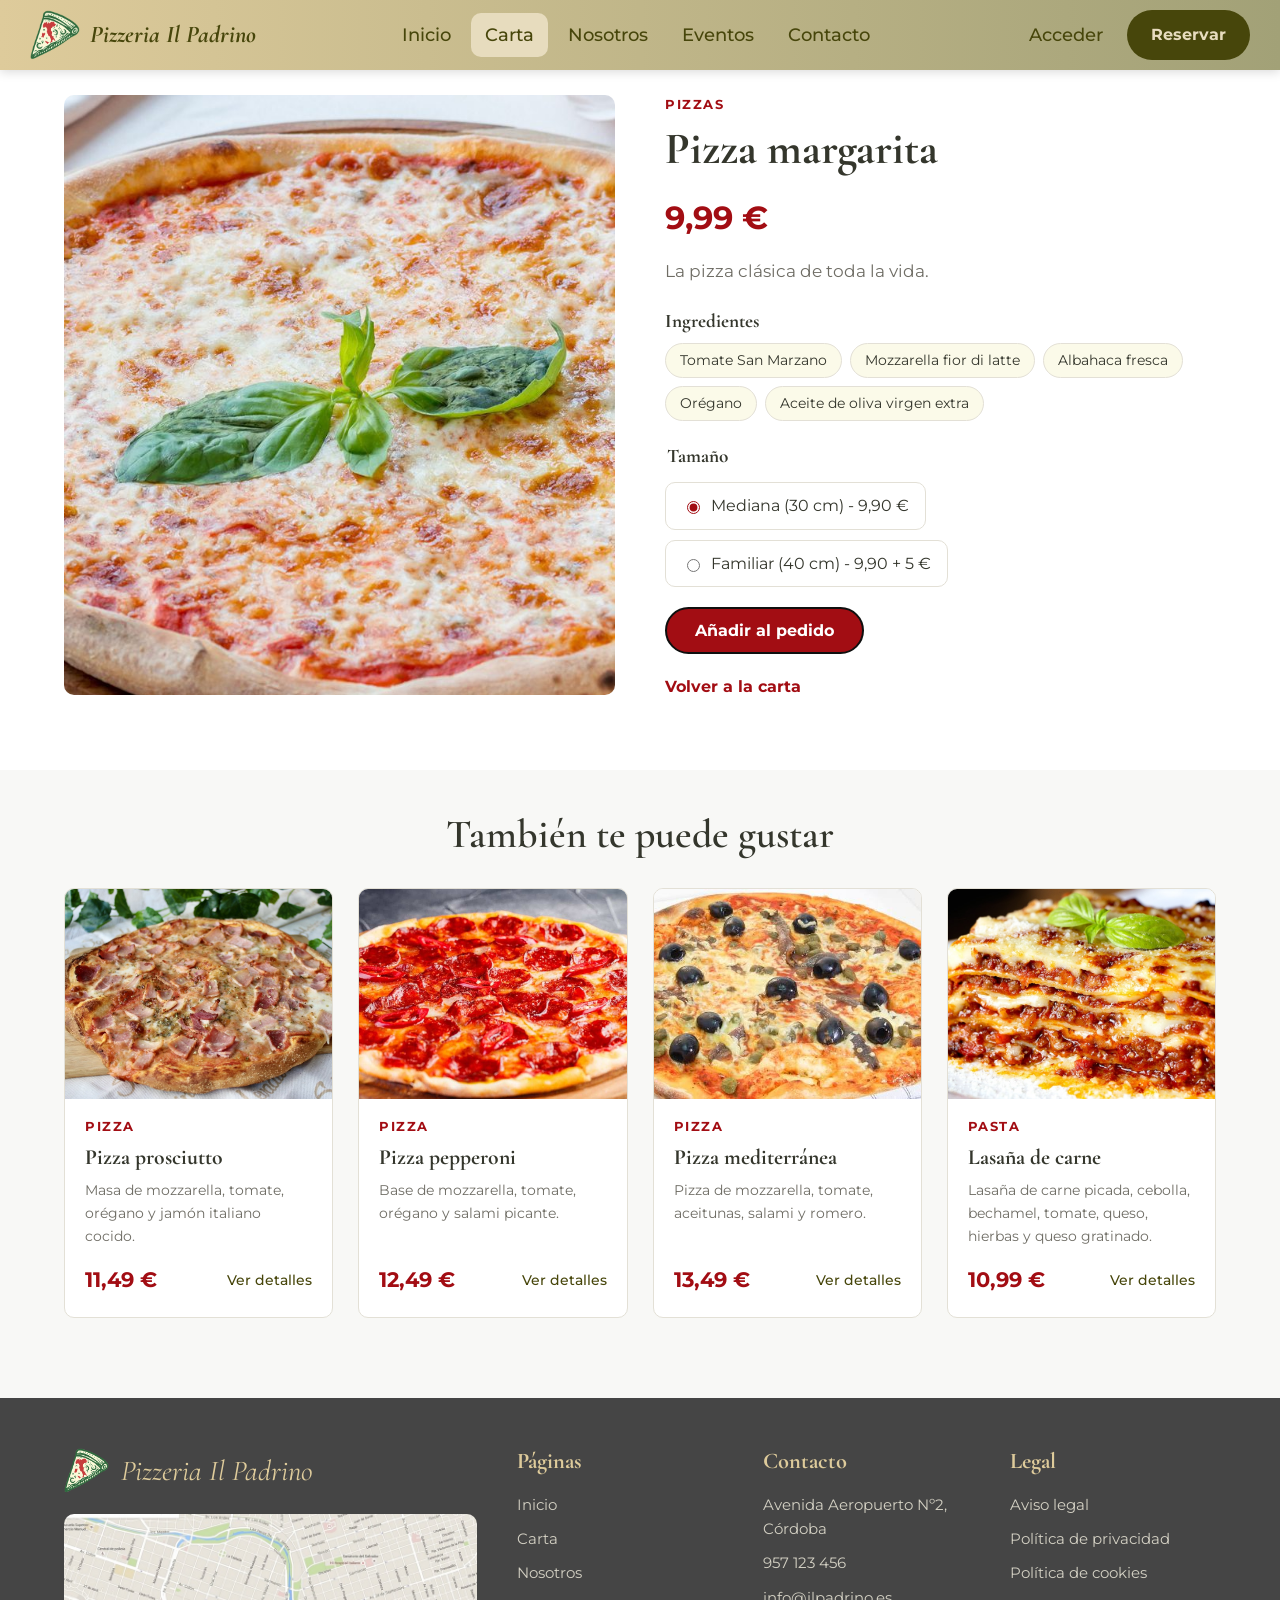
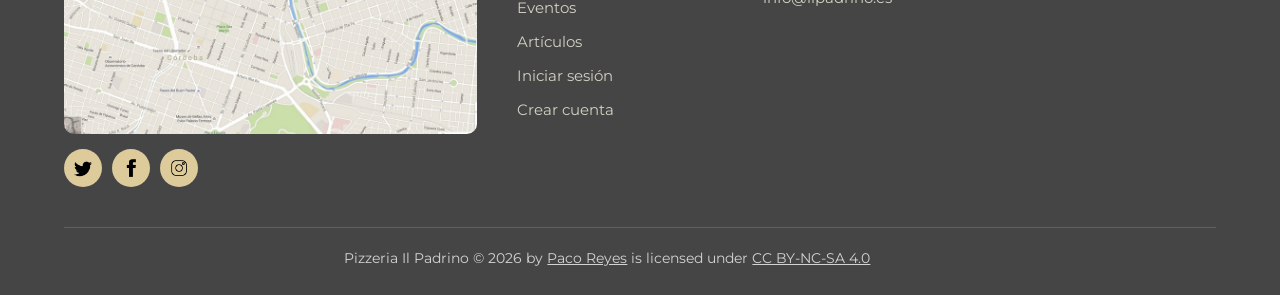
==== commit d007ffc9: "Subida Práctica 7 hacia práctica 4" ====
--- a/detalles.html
+++ b/detalles.html
@@ -23,13 +23,14 @@
                 <li><a href="index.html">Inicio</a></li>
                 <li><a href="tienda.html" class="activo">Carta</a></li>
                 <li><a href="nosotros.html">Nosotros</a></li>
+                <li><a href="eventos.html">Eventos</a></li>
                 <li><a href="#contacto">Contacto</a></li>
             </ul>
         </nav>
 
         <div class="cabecera-acciones">
             <a href="login.html" class="enlace-acceso">Acceder</a>
-            <a href="#contacto" class="boton boton-oscuro">Reservar</a>
+            <a href="#contacto" class="boton boton-oscuro boton-reservar">Reservar</a>
         </div>
     </header>
 
@@ -67,7 +68,10 @@
                         </fieldset>
 
                         <div class="detalle-botones">
-                            <button type="button" class="boton boton-rojo">Añadir al pedido</button>
+                            <button type="button" class="boton boton-rojo boton-pedido">Añadir al pedido</button>
+                            <span class="pizza-cargando">
+                                <span class="pizza-trozo"></span>
+                            </span>
                         </div>
                     </form>
 
@@ -162,6 +166,7 @@
                         <li><a href="index.html">Inicio</a></li>
                         <li><a href="tienda.html">Carta</a></li>
                         <li><a href="nosotros.html">Nosotros</a></li>
+                        <li><a href="eventos.html">Eventos</a></li>
                         <li><a href="index.html#articulos">Artículos</a></li>
                         <li><a href="login.html">Iniciar sesión</a></li>
                         <li><a href="registro.html">Crear cuenta</a></li>
--- a/style.css
+++ b/style.css
@@ -140,6 +140,22 @@
     color: var(--damarillo);
 }
 
+.boton-reservar{
+    animation: destacar 1.5s ease-in-out infinite;
+}
+
+@keyframes destacar{
+    0%{
+        transform: scale(1);
+    }
+    50%{
+        transform: scale(1.08);
+    }
+    100%{
+        transform: scale(1);
+    }
+}
+
 .enlace-rojo{
     color: var(--rojo);
     font-weight: 700;
@@ -375,6 +391,7 @@
     padding: 40px;
     color: var(--blanco);
     text-align: center;
+    animation: aparecer 1s ease-out;
 }
 
 .hero h1{
@@ -398,6 +415,12 @@
     gap: 15px;
 }
 
+.seccion-contenido div{
+    animation: aparecer linear;
+    animation-timeline: view();
+    animation-range: entry 0% cover 40%;
+}
+
 .seccion{
     padding: 80px 0;
 }
@@ -451,6 +474,55 @@
 
 .testimonios{
     padding: 80px 0;
+    background-color: var(--wamarillo);
+}
+
+.carrusel{
+    background-color: var(--fondo);
+}
+
+.carrusel .carousel{
+    border-radius: 10px;
+    overflow: hidden;
+}
+
+.carrusel .carousel-control-prev-icon{
+    padding: 18px;
+    border-radius: 50%;
+    background-color: var(--damarillo);
+    background-size: 50%;
+}
+
+.carrusel .carousel-control-next-icon{
+    padding: 18px;
+    border-radius: 50%;
+    background-color: var(--damarillo);
+    background-size: 50%;
+}
+
+.carrusel .carousel-indicators button{
+    background-color: var(--lamarillo);
+}
+
+.carrusel .carousel-item{
+    /*transition: transform 2s cubic-bezier(0.1, 0.8, 0.9, 0.6);*/
+    transition: transform 1s ease-in;
+}
+
+.carrusel .carousel-item img{
+    height: 500px;
+    object-fit: cover;
+}
+
+.carrusel .carousel-caption{
+    padding: 20px;
+    border-radius: 10px;
+    background-color: rgba(0, 0, 0, 0.5);
+}
+
+.carrusel .carousel-caption h3{
+    font-size: 1.8rem;
+    font-weight: 600;
 }
 
 .opiniones{
@@ -464,7 +536,7 @@
     flex-direction: column;
     padding: 30px;
     border-radius: 10px;
-    background-color: var(--wamarillo);
+    background-color: var(--fondo);
 }
 
 .opinion h3{
@@ -836,6 +908,58 @@
 
 .detalle-botones label{
     font-weight: 500;
+}
+
+.pizza-cargando{
+    display: flex;
+    align-items: center;
+    justify-content: center;
+    width: 45px;
+    height: 45px;
+    border: 3px solid var(--mamarillo);
+    border-radius: 50%;
+    background-color: var(--wamarillo);
+    opacity: 0;
+    visibility: hidden;
+}
+
+.pizza-trozo{
+    width: 20px;
+    height: 20px;
+    background-color: var(--rojo);
+    border-radius: 0 100% 0 0;
+    transform-origin: bottom left;
+    translate: 50% -50%;
+}
+
+.boton-pedido:focus + .pizza-cargando .pizza-trozo{
+    animation: girar-pizza 2s linear;
+}
+
+.boton-pedido:focus + .pizza-cargando{
+    visibility: visible;
+    animation: desvanecer 2s linear forwards;
+}
+
+@keyframes girar-pizza{
+    from{
+        transform: rotate(0deg);
+    }
+    to{
+        transform: rotate(720deg);
+    }
+}
+
+@keyframes desvanecer{
+    0%{
+        opacity: 1;
+    }
+    80%{
+        opacity: 1;
+    }
+    100%{
+        opacity: 0;
+    }
 }
 
 .enlace-volver{
@@ -1123,6 +1247,17 @@
     text-align: center;
 }
 
+@keyframes aparecer{
+    from{
+        opacity: 0;
+        transform: translateY(30px);
+    }
+    to{
+        opacity: 1;
+        transform: translateY(0);
+    }
+}
+
 
 @media (max-width: 1024px) {
     .cabecera{
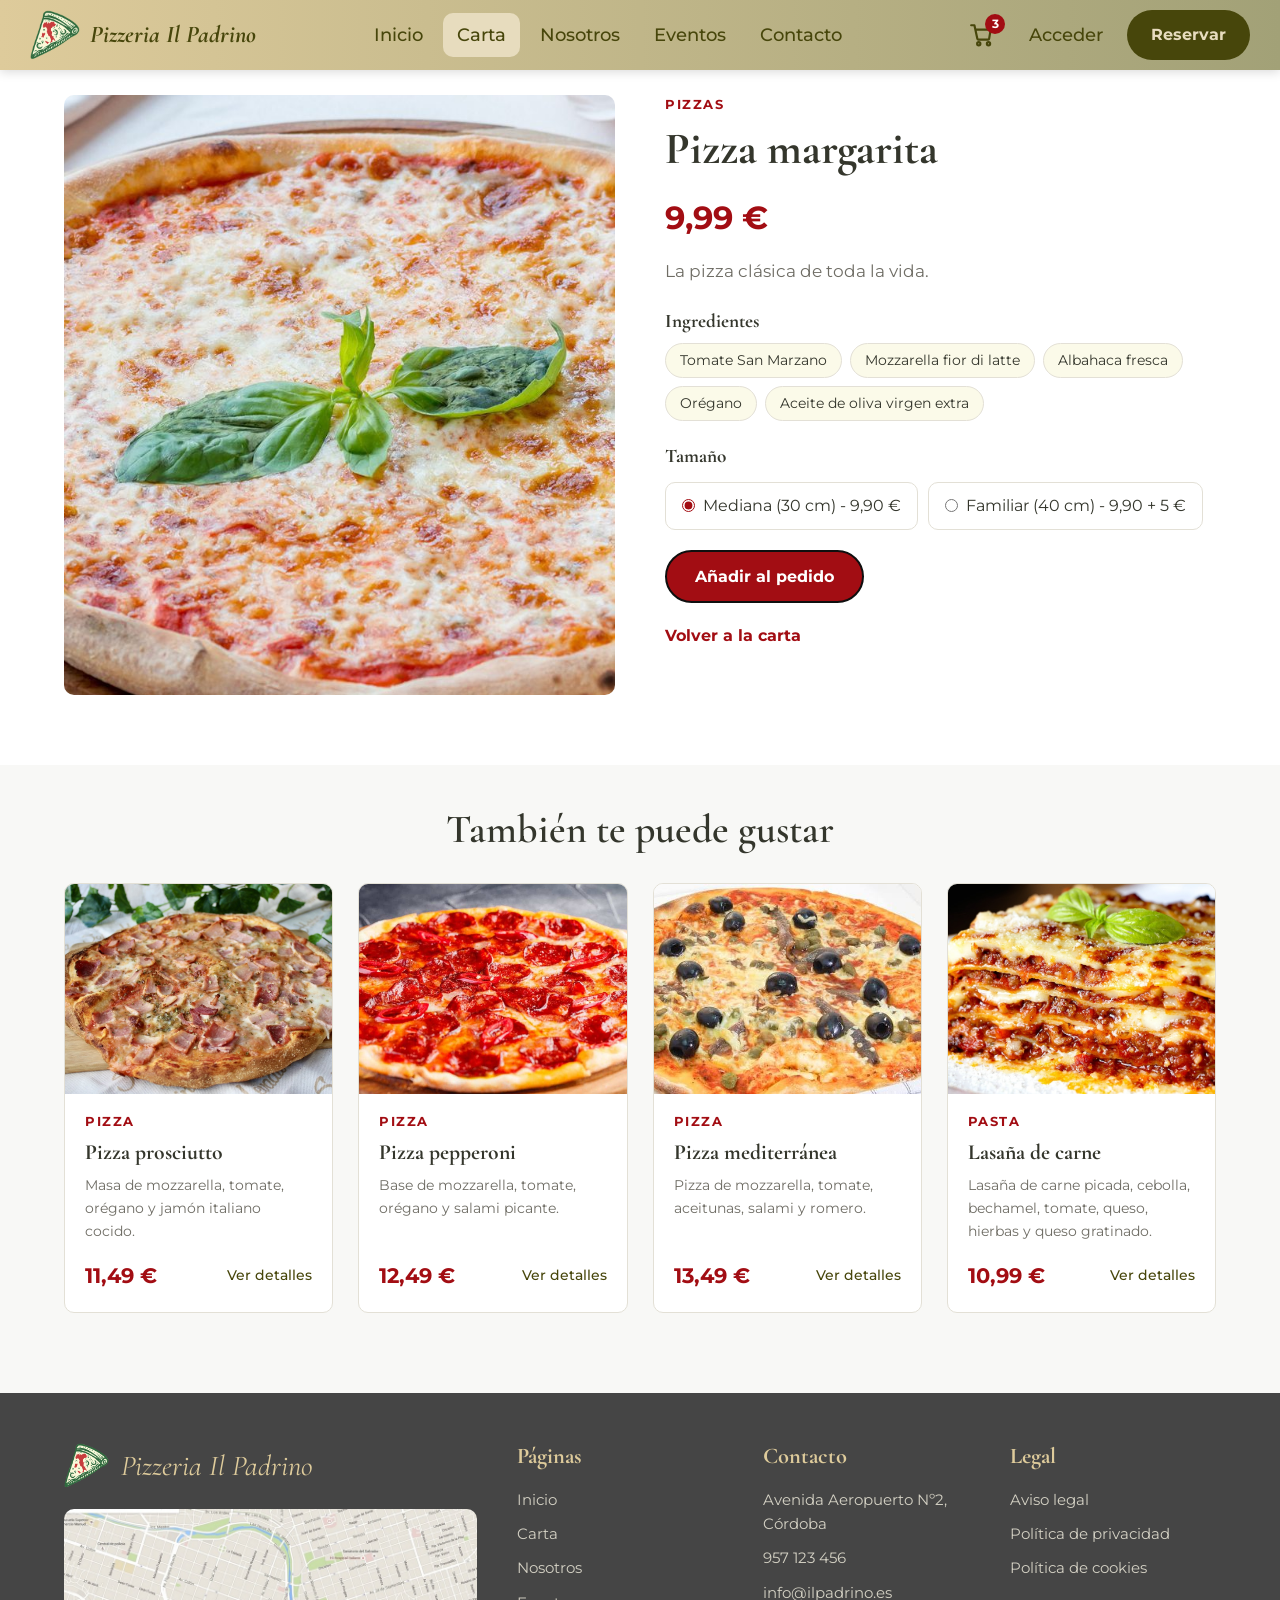
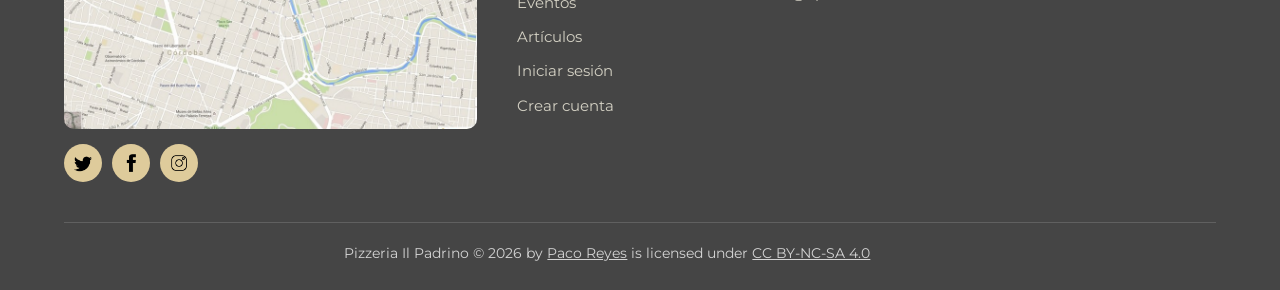
==== commit 6aaea41d: "Práctica 4" ====
--- a/detalles.html
+++ b/detalles.html
@@ -29,8 +29,9 @@
         </nav>
 
         <div class="cabecera-acciones">
+            <a href="carrito.html" class="carrito-enlace" aria-label="Carrito"><svg viewBox="0 0 24 24" width="26" height="26" fill="none" stroke="currentColor" stroke-width="2" stroke-linecap="round" stroke-linejoin="round"><circle cx="9" cy="20" r="1.5"/><circle cx="18" cy="20" r="1.5"/><path d="M2 3h3l2.7 12.4a1 1 0 0 0 1 .8h8.9a1 1 0 0 0 1-.8L20 7H6"/></svg><span class="carrito-contador">3</span></a>
             <a href="login.html" class="enlace-acceso">Acceder</a>
-            <a href="#contacto" class="boton boton-oscuro boton-reservar">Reservar</a>
+            <a href="tienda.html" class="boton boton-oscuro boton-reservar">Reservar</a>
         </div>
     </header>
 
@@ -68,7 +69,7 @@
                         </fieldset>
 
                         <div class="detalle-botones">
-                            <button type="button" class="boton boton-rojo boton-pedido">Añadir al pedido</button>
+                            <a href="#modal-carrito" class="boton boton-rojo boton-pedido">Añadir al pedido</a>
                             <span class="pizza-cargando">
                                 <span class="pizza-trozo"></span>
                             </span>
@@ -199,5 +200,16 @@
         </div>
     </footer>
 
+    <div class="modal" id="modal-carrito">
+        <a href="#" class="modal-fondo" aria-label="Cerrar"></a>
+        <div class="modal-caja" role="dialog" aria-modal="true">
+            <h2 class="modal-titulo">Añadido al carrito</h2>
+            <p class="modal-texto">Pizza margarita se ha añadido a tu carrito.</p>
+            <div class="modal-botones">
+                <a href="tienda.html" class="boton boton-blanco">Seguir comprando</a>
+                <a href="carrito.html" class="boton boton-rojo">Ver carrito</a>
+            </div>
+        </div>
+    </div>
 </body>
 </html>
--- a/style.css
+++ b/style.css
@@ -1,1398 +1,9408 @@
-/*====== Variables ======*/
-
-:root{
-    --wamarillo: #e7dcbe;
-    --lamarillo: #decb9b;
-    --mamarillo: #a2a177;
-    --damarillo: #47460b;
-    --crema: #fbfae9;
-    --fondo: #f8f8f6;
-    --gris: #d3d3d3;
-    --dgris: #454545;
-    --negro: #0f0f0f;
-    --blanco: #ffffff;
-    --rojo: #a20d13;
-    --drojo: #7f090e;
-    --texto: #34362c;
-    --texto-claro: #6f6d65;
-    --borde: #e3e0d6;
-    --fuente-titulos: 'Cormorant Garamond', serif;
-    --fuente-texto: 'Montserrat', sans-serif;
-}
-
-*{
-    box-sizing: border-box;
-}
-
-html{
+:root,
+[data-bs-theme=light] {
+  --bs-blue: #0d6efd;
+  --bs-indigo: #6610f2;
+  --bs-purple: #6f42c1;
+  --bs-pink: #d63384;
+  --bs-red: #dc3545;
+  --bs-orange: #fd7e14;
+  --bs-yellow: #ffc107;
+  --bs-green: #198754;
+  --bs-teal: #20c997;
+  --bs-cyan: #0dcaf0;
+  --bs-black: #000;
+  --bs-white: #fff;
+  --bs-gray: #6c757d;
+  --bs-gray-dark: #343a40;
+  --bs-gray-100: #f8f9fa;
+  --bs-gray-200: #e9ecef;
+  --bs-gray-300: #dee2e6;
+  --bs-gray-400: #ced4da;
+  --bs-gray-500: #adb5bd;
+  --bs-gray-600: #6c757d;
+  --bs-gray-700: #495057;
+  --bs-gray-800: #343a40;
+  --bs-gray-900: #212529;
+  --bs-primary: #a20d13;
+  --bs-secondary: #47460b;
+  --bs-success: #198754;
+  --bs-info: #0dcaf0;
+  --bs-warning: #ffc107;
+  --bs-danger: #dc3545;
+  --bs-light: #fbfae9;
+  --bs-dark: #454545;
+  --bs-primary-rgb: 162, 13, 19;
+  --bs-secondary-rgb: 71, 70, 11;
+  --bs-success-rgb: 25, 135, 84;
+  --bs-info-rgb: 13, 202, 240;
+  --bs-warning-rgb: 255, 193, 7;
+  --bs-danger-rgb: 220, 53, 69;
+  --bs-light-rgb: 251, 250, 233;
+  --bs-dark-rgb: 69, 69, 69;
+  --bs-primary-text-emphasis: rgb(25.4117647059%, 2.0392156863%, 2.9803921569%);
+  --bs-secondary-text-emphasis: rgb(11.137254902%, 10.9803921569%, 1.7254901961%);
+  --bs-success-text-emphasis: rgb(3.9215686275%, 21.1764705882%, 13.1764705882%);
+  --bs-info-text-emphasis: rgb(2.0392156863%, 31.6862745098%, 37.6470588235%);
+  --bs-warning-text-emphasis: rgb(40%, 30.2745098039%, 1.0980392157%);
+  --bs-danger-text-emphasis: rgb(34.5098039216%, 8.3137254902%, 10.8235294118%);
+  --bs-light-text-emphasis: #495057;
+  --bs-dark-text-emphasis: #495057;
+  --bs-primary-bg-subtle: rgb(92.7058823529%, 81.0196078431%, 81.4901960784%);
+  --bs-secondary-bg-subtle: rgb(85.568627451%, 85.4901960784%, 80.862745098%);
+  --bs-success-bg-subtle: rgb(81.9607843137%, 90.5882352941%, 86.5882352941%);
+  --bs-info-bg-subtle: rgb(81.0196078431%, 95.8431372549%, 98.8235294118%);
+  --bs-warning-bg-subtle: rgb(100%, 95.137254902%, 80.5490196078%);
+  --bs-danger-bg-subtle: rgb(97.2549019608%, 84.1568627451%, 85.4117647059%);
+  --bs-light-bg-subtle: rgb(98.6274509804%, 98.8235294118%, 99.0196078431%);
+  --bs-dark-bg-subtle: #ced4da;
+  --bs-primary-border-subtle: rgb(85.4117647059%, 62.0392156863%, 62.9803921569%);
+  --bs-secondary-border-subtle: rgb(71.137254902%, 70.9803921569%, 61.7254901961%);
+  --bs-success-border-subtle: rgb(63.9215686275%, 81.1764705882%, 73.1764705882%);
+  --bs-info-border-subtle: rgb(62.0392156863%, 91.6862745098%, 97.6470588235%);
+  --bs-warning-border-subtle: rgb(100%, 90.2745098039%, 61.0980392157%);
+  --bs-danger-border-subtle: rgb(94.5098039216%, 68.3137254902%, 70.8235294118%);
+  --bs-light-border-subtle: #e9ecef;
+  --bs-dark-border-subtle: #adb5bd;
+  --bs-white-rgb: 255, 255, 255;
+  --bs-black-rgb: 0, 0, 0;
+  --bs-font-sans-serif: "Montserrat", sans-serif;
+  --bs-font-monospace: SFMono-Regular, Menlo, Monaco, Consolas, "Liberation Mono", "Courier New", monospace;
+  --bs-gradient: linear-gradient(180deg, rgba(255, 255, 255, 0.15), rgba(255, 255, 255, 0));
+  --bs-body-font-family: var(--bs-font-sans-serif);
+  --bs-body-font-size: 1rem;
+  --bs-body-font-weight: 400;
+  --bs-body-line-height: 1.6;
+  --bs-body-color: #34362c;
+  --bs-body-color-rgb: 52, 54, 44;
+  --bs-body-bg: #ffffff;
+  --bs-body-bg-rgb: 255, 255, 255;
+  --bs-emphasis-color: #000;
+  --bs-emphasis-color-rgb: 0, 0, 0;
+  --bs-secondary-color: rgba(52, 54, 44, 0.75);
+  --bs-secondary-color-rgb: 52, 54, 44;
+  --bs-secondary-bg: #e9ecef;
+  --bs-secondary-bg-rgb: 233, 236, 239;
+  --bs-tertiary-color: rgba(52, 54, 44, 0.5);
+  --bs-tertiary-color-rgb: 52, 54, 44;
+  --bs-tertiary-bg: #f8f9fa;
+  --bs-tertiary-bg-rgb: 248, 249, 250;
+  --bs-heading-color: inherit;
+  --bs-link-color: #a20d13;
+  --bs-link-color-rgb: 162, 13, 19;
+  --bs-link-decoration: underline;
+  --bs-link-hover-color: rgb(50.8235294118%, 4.0784313725%, 5.9607843137%);
+  --bs-link-hover-color-rgb: 130, 10, 15;
+  --bs-code-color: #d63384;
+  --bs-highlight-color: #34362c;
+  --bs-highlight-bg: rgb(100%, 95.137254902%, 80.5490196078%);
+  --bs-border-width: 1px;
+  --bs-border-style: solid;
+  --bs-border-color: #e3e0d6;
+  --bs-border-color-translucent: rgba(0, 0, 0, 0.175);
+  --bs-border-radius: 0.375rem;
+  --bs-border-radius-sm: 0.25rem;
+  --bs-border-radius-lg: 0.5rem;
+  --bs-border-radius-xl: 1rem;
+  --bs-border-radius-xxl: 2rem;
+  --bs-border-radius-2xl: var(--bs-border-radius-xxl);
+  --bs-border-radius-pill: 50rem;
+  --bs-box-shadow: 0 0.5rem 1rem rgba(0, 0, 0, 0.15);
+  --bs-box-shadow-sm: 0 0.125rem 0.25rem rgba(0, 0, 0, 0.075);
+  --bs-box-shadow-lg: 0 1rem 3rem rgba(0, 0, 0, 0.175);
+  --bs-box-shadow-inset: inset 0 1px 2px rgba(0, 0, 0, 0.075);
+  --bs-focus-ring-width: 0.25rem;
+  --bs-focus-ring-opacity: 0.25;
+  --bs-focus-ring-color: rgba(162, 13, 19, 0.25);
+  --bs-form-valid-color: #198754;
+  --bs-form-valid-border-color: #198754;
+  --bs-form-invalid-color: #dc3545;
+  --bs-form-invalid-border-color: #dc3545;
+}
+
+[data-bs-theme=dark] {
+  color-scheme: dark;
+  --bs-body-color: #dee2e6;
+  --bs-body-color-rgb: 222, 226, 230;
+  --bs-body-bg: #212529;
+  --bs-body-bg-rgb: 33, 37, 41;
+  --bs-emphasis-color: #fff;
+  --bs-emphasis-color-rgb: 255, 255, 255;
+  --bs-secondary-color: rgba(222, 226, 230, 0.75);
+  --bs-secondary-color-rgb: 222, 226, 230;
+  --bs-secondary-bg: #343a40;
+  --bs-secondary-bg-rgb: 52, 58, 64;
+  --bs-tertiary-color: rgba(222, 226, 230, 0.5);
+  --bs-tertiary-color-rgb: 222, 226, 230;
+  --bs-tertiary-bg: rgb(16.6666666667%, 18.6274509804%, 20.5882352941%);
+  --bs-tertiary-bg-rgb: 43, 48, 53;
+  --bs-primary-text-emphasis: rgb(78.1176470588%, 43.0588235294%, 44.4705882353%);
+  --bs-secondary-text-emphasis: rgb(56.7058823529%, 56.4705882353%, 42.5882352941%);
+  --bs-success-text-emphasis: rgb(45.8823529412%, 71.7647058824%, 59.7647058824%);
+  --bs-info-text-emphasis: rgb(43.0588235294%, 87.5294117647%, 96.4705882353%);
+  --bs-warning-text-emphasis: rgb(100%, 85.4117647059%, 41.6470588235%);
+  --bs-danger-text-emphasis: rgb(91.7647058824%, 52.4705882353%, 56.2352941176%);
+  --bs-light-text-emphasis: #f8f9fa;
+  --bs-dark-text-emphasis: #dee2e6;
+  --bs-primary-bg-subtle: rgb(12.7058823529%, 1.0196078431%, 1.4901960784%);
+  --bs-secondary-bg-subtle: rgb(5.568627451%, 5.4901960784%, 0.862745098%);
+  --bs-success-bg-subtle: rgb(1.9607843137%, 10.5882352941%, 6.5882352941%);
+  --bs-info-bg-subtle: rgb(1.0196078431%, 15.8431372549%, 18.8235294118%);
+  --bs-warning-bg-subtle: rgb(20%, 15.137254902%, 0.5490196078%);
+  --bs-danger-bg-subtle: rgb(17.2549019608%, 4.1568627451%, 5.4117647059%);
+  --bs-light-bg-subtle: #343a40;
+  --bs-dark-bg-subtle: #1a1d20;
+  --bs-primary-border-subtle: rgb(38.1176470588%, 3.0588235294%, 4.4705882353%);
+  --bs-secondary-border-subtle: rgb(16.7058823529%, 16.4705882353%, 2.5882352941%);
+  --bs-success-border-subtle: rgb(5.8823529412%, 31.7647058824%, 19.7647058824%);
+  --bs-info-border-subtle: rgb(3.0588235294%, 47.5294117647%, 56.4705882353%);
+  --bs-warning-border-subtle: rgb(60%, 45.4117647059%, 1.6470588235%);
+  --bs-danger-border-subtle: rgb(51.7647058824%, 12.4705882353%, 16.2352941176%);
+  --bs-light-border-subtle: #495057;
+  --bs-dark-border-subtle: #343a40;
+  --bs-heading-color: inherit;
+  --bs-link-color: rgb(78.1176470588%, 43.0588235294%, 44.4705882353%);
+  --bs-link-hover-color: rgb(82.4941176471%, 54.4470588235%, 55.5764705882%);
+  --bs-link-color-rgb: 199, 110, 113;
+  --bs-link-hover-color-rgb: 210, 139, 142;
+  --bs-code-color: rgb(90.3529411765%, 52%, 71.0588235294%);
+  --bs-highlight-color: #dee2e6;
+  --bs-highlight-bg: rgb(40%, 30.2745098039%, 1.0980392157%);
+  --bs-border-color: #495057;
+  --bs-border-color-translucent: rgba(255, 255, 255, 0.15);
+  --bs-form-valid-color: rgb(45.8823529412%, 71.7647058824%, 59.7647058824%);
+  --bs-form-valid-border-color: rgb(45.8823529412%, 71.7647058824%, 59.7647058824%);
+  --bs-form-invalid-color: rgb(91.7647058824%, 52.4705882353%, 56.2352941176%);
+  --bs-form-invalid-border-color: rgb(91.7647058824%, 52.4705882353%, 56.2352941176%);
+}
+
+*,
+*::before,
+*::after {
+  box-sizing: border-box;
+}
+
+@media (prefers-reduced-motion: no-preference) {
+  :root {
     scroll-behavior: smooth;
-}
-
-body{
-    margin: 0;
-    min-height: 100vh;
-    display: grid;
-    grid-template-rows: auto 1fr auto;
-    background-color: var(--blanco);
-    color: var(--texto);
-    font-family: var(--fuente-texto);
-    line-height: 1.6;
-}
-
-h1,h2,h3{
+  }
+}
+
+body {
+  margin: 0;
+  font-family: var(--bs-body-font-family);
+  font-size: var(--bs-body-font-size);
+  font-weight: var(--bs-body-font-weight);
+  line-height: var(--bs-body-line-height);
+  color: var(--bs-body-color);
+  text-align: var(--bs-body-text-align);
+  background-color: var(--bs-body-bg);
+  -webkit-text-size-adjust: 100%;
+  -webkit-tap-highlight-color: rgba(0, 0, 0, 0);
+}
+
+hr {
+  margin: 1rem 0;
+  color: inherit;
+  border: 0;
+  border-top: var(--bs-border-width) solid;
+  opacity: 0.25;
+}
+
+h6, h5, h4, h3, h2, h1 {
+  margin-top: 0;
+  margin-bottom: 0.5rem;
+  font-family: "Cormorant Garamond", serif;
+  font-weight: 700;
+  line-height: 1.2;
+  color: var(--bs-heading-color);
+}
+
+h1 {
+  font-size: calc(1.375rem + 1.5vw);
+}
+@media (min-width: 1200px) {
+  h1 {
+    font-size: 2.5rem;
+  }
+}
+
+h2 {
+  font-size: calc(1.325rem + 0.9vw);
+}
+@media (min-width: 1200px) {
+  h2 {
+    font-size: 2rem;
+  }
+}
+
+h3 {
+  font-size: calc(1.3rem + 0.6vw);
+}
+@media (min-width: 1200px) {
+  h3 {
+    font-size: 1.75rem;
+  }
+}
+
+h4 {
+  font-size: calc(1.275rem + 0.3vw);
+}
+@media (min-width: 1200px) {
+  h4 {
+    font-size: 1.5rem;
+  }
+}
+
+h5 {
+  font-size: 1.25rem;
+}
+
+h6 {
+  font-size: 1rem;
+}
+
+p {
+  margin-top: 0;
+  margin-bottom: 1rem;
+}
+
+abbr[title] {
+  text-decoration: underline dotted;
+  cursor: help;
+  text-decoration-skip-ink: none;
+}
+
+address {
+  margin-bottom: 1rem;
+  font-style: normal;
+  line-height: inherit;
+}
+
+ol,
+ul {
+  padding-left: 2rem;
+}
+
+ol,
+ul,
+dl {
+  margin-top: 0;
+  margin-bottom: 1rem;
+}
+
+ol ol,
+ul ul,
+ol ul,
+ul ol {
+  margin-bottom: 0;
+}
+
+dt {
+  font-weight: 700;
+}
+
+dd {
+  margin-bottom: 0.5rem;
+  margin-left: 0;
+}
+
+blockquote {
+  margin: 0 0 1rem;
+}
+
+b,
+strong {
+  font-weight: bolder;
+}
+
+small {
+  font-size: 0.875em;
+}
+
+mark {
+  padding: 0.1875em;
+  color: var(--bs-highlight-color);
+  background-color: var(--bs-highlight-bg);
+}
+
+sub,
+sup {
+  position: relative;
+  font-size: 0.75em;
+  line-height: 0;
+  vertical-align: baseline;
+}
+
+sub {
+  bottom: -0.25em;
+}
+
+sup {
+  top: -0.5em;
+}
+
+a {
+  color: rgba(var(--bs-link-color-rgb), var(--bs-link-opacity, 1));
+  text-decoration: underline;
+}
+a:hover {
+  --bs-link-color-rgb: var(--bs-link-hover-color-rgb);
+}
+
+a:not([href]):not([class]), a:not([href]):not([class]):hover {
+  color: inherit;
+  text-decoration: none;
+}
+
+pre,
+code,
+kbd,
+samp {
+  font-family: var(--bs-font-monospace);
+  font-size: 1em;
+}
+
+pre {
+  display: block;
+  margin-top: 0;
+  margin-bottom: 1rem;
+  overflow: auto;
+  font-size: 0.875em;
+}
+pre code {
+  font-size: inherit;
+  color: inherit;
+  word-break: normal;
+}
+
+code {
+  font-size: 0.875em;
+  color: var(--bs-code-color);
+  word-wrap: break-word;
+}
+a > code {
+  color: inherit;
+}
+
+kbd {
+  padding: 0.1875rem 0.375rem;
+  font-size: 0.875em;
+  color: var(--bs-body-bg);
+  background-color: var(--bs-body-color);
+  border-radius: 0.25rem;
+}
+kbd kbd {
+  padding: 0;
+  font-size: 1em;
+}
+
+figure {
+  margin: 0 0 1rem;
+}
+
+img,
+svg {
+  vertical-align: middle;
+}
+
+table {
+  caption-side: bottom;
+  border-collapse: collapse;
+}
+
+caption {
+  padding-top: 0.5rem;
+  padding-bottom: 0.5rem;
+  color: var(--bs-secondary-color);
+  text-align: left;
+}
+
+th {
+  text-align: inherit;
+  text-align: -webkit-match-parent;
+}
+
+thead,
+tbody,
+tfoot,
+tr,
+td,
+th {
+  border-color: inherit;
+  border-style: solid;
+  border-width: 0;
+}
+
+label {
+  display: inline-block;
+}
+
+button {
+  border-radius: 0;
+}
+
+button:focus:not(:focus-visible) {
+  outline: 0;
+}
+
+input,
+button,
+select,
+optgroup,
+textarea {
+  margin: 0;
+  font-family: inherit;
+  font-size: inherit;
+  line-height: inherit;
+}
+
+button,
+select {
+  text-transform: none;
+}
+
+[role=button] {
+  cursor: pointer;
+}
+
+select {
+  word-wrap: normal;
+}
+select:disabled {
+  opacity: 1;
+}
+
+[list]:not([type=date]):not([type=datetime-local]):not([type=month]):not([type=week]):not([type=time])::-webkit-calendar-picker-indicator {
+  display: none !important;
+}
+
+button,
+[type=button],
+[type=reset],
+[type=submit] {
+  -webkit-appearance: button;
+}
+button:not(:disabled),
+[type=button]:not(:disabled),
+[type=reset]:not(:disabled),
+[type=submit]:not(:disabled) {
+  cursor: pointer;
+}
+
+::-moz-focus-inner {
+  padding: 0;
+  border-style: none;
+}
+
+textarea {
+  resize: vertical;
+}
+
+fieldset {
+  min-width: 0;
+  padding: 0;
+  margin: 0;
+  border: 0;
+}
+
+legend {
+  float: left;
+  width: 100%;
+  padding: 0;
+  margin-bottom: 0.5rem;
+  font-size: calc(1.275rem + 0.3vw);
+}
+@media (min-width: 1200px) {
+  legend {
+    font-size: 1.5rem;
+  }
+}
+legend {
+  line-height: inherit;
+}
+legend + * {
+  clear: left;
+}
+
+::-webkit-datetime-edit-fields-wrapper,
+::-webkit-datetime-edit-text,
+::-webkit-datetime-edit-minute,
+::-webkit-datetime-edit-hour-field,
+::-webkit-datetime-edit-day-field,
+::-webkit-datetime-edit-month-field,
+::-webkit-datetime-edit-year-field {
+  padding: 0;
+}
+
+::-webkit-inner-spin-button {
+  height: auto;
+}
+
+[type=search] {
+  -webkit-appearance: textfield;
+  outline-offset: -2px;
+}
+
+/* rtl:raw:
+[type="tel"],
+[type="url"],
+[type="email"],
+[type="number"] {
+  direction: ltr;
+}
+*/
+::-webkit-search-decoration {
+  -webkit-appearance: none;
+}
+
+::-webkit-color-swatch-wrapper {
+  padding: 0;
+}
+
+::file-selector-button {
+  font: inherit;
+  -webkit-appearance: button;
+}
+
+output {
+  display: inline-block;
+}
+
+iframe {
+  border: 0;
+}
+
+summary {
+  display: list-item;
+  cursor: pointer;
+}
+
+progress {
+  vertical-align: baseline;
+}
+
+[hidden] {
+  display: none !important;
+}
+
+:root {
+  --bs-breakpoint-xs: 0;
+  --bs-breakpoint-sm: 576px;
+  --bs-breakpoint-md: 768px;
+  --bs-breakpoint-lg: 992px;
+  --bs-breakpoint-xl: 1200px;
+  --bs-breakpoint-xxl: 1400px;
+}
+
+.row {
+  --bs-gutter-x: 1.5rem;
+  --bs-gutter-y: 0;
+  display: flex;
+  flex-wrap: wrap;
+  margin-top: calc(-1 * var(--bs-gutter-y));
+  margin-right: calc(-0.5 * var(--bs-gutter-x));
+  margin-left: calc(-0.5 * var(--bs-gutter-x));
+}
+.row > * {
+  flex-shrink: 0;
+  width: 100%;
+  max-width: 100%;
+  padding-right: calc(var(--bs-gutter-x) * 0.5);
+  padding-left: calc(var(--bs-gutter-x) * 0.5);
+  margin-top: var(--bs-gutter-y);
+}
+
+.col {
+  flex: 1 0 0%;
+}
+
+.row-cols-auto > * {
+  flex: 0 0 auto;
+  width: auto;
+}
+
+.row-cols-1 > * {
+  flex: 0 0 auto;
+  width: 100%;
+}
+
+.row-cols-2 > * {
+  flex: 0 0 auto;
+  width: 50%;
+}
+
+.row-cols-3 > * {
+  flex: 0 0 auto;
+  width: 33.33333333%;
+}
+
+.row-cols-4 > * {
+  flex: 0 0 auto;
+  width: 25%;
+}
+
+.row-cols-5 > * {
+  flex: 0 0 auto;
+  width: 20%;
+}
+
+.row-cols-6 > * {
+  flex: 0 0 auto;
+  width: 16.66666667%;
+}
+
+.col-auto {
+  flex: 0 0 auto;
+  width: auto;
+}
+
+.col-1 {
+  flex: 0 0 auto;
+  width: 8.33333333%;
+}
+
+.col-2 {
+  flex: 0 0 auto;
+  width: 16.66666667%;
+}
+
+.col-3 {
+  flex: 0 0 auto;
+  width: 25%;
+}
+
+.col-4 {
+  flex: 0 0 auto;
+  width: 33.33333333%;
+}
+
+.col-5 {
+  flex: 0 0 auto;
+  width: 41.66666667%;
+}
+
+.col-6 {
+  flex: 0 0 auto;
+  width: 50%;
+}
+
+.col-7 {
+  flex: 0 0 auto;
+  width: 58.33333333%;
+}
+
+.col-8 {
+  flex: 0 0 auto;
+  width: 66.66666667%;
+}
+
+.col-9 {
+  flex: 0 0 auto;
+  width: 75%;
+}
+
+.col-10 {
+  flex: 0 0 auto;
+  width: 83.33333333%;
+}
+
+.col-11 {
+  flex: 0 0 auto;
+  width: 91.66666667%;
+}
+
+.col-12 {
+  flex: 0 0 auto;
+  width: 100%;
+}
+
+.offset-1 {
+  margin-left: 8.33333333%;
+}
+
+.offset-2 {
+  margin-left: 16.66666667%;
+}
+
+.offset-3 {
+  margin-left: 25%;
+}
+
+.offset-4 {
+  margin-left: 33.33333333%;
+}
+
+.offset-5 {
+  margin-left: 41.66666667%;
+}
+
+.offset-6 {
+  margin-left: 50%;
+}
+
+.offset-7 {
+  margin-left: 58.33333333%;
+}
+
+.offset-8 {
+  margin-left: 66.66666667%;
+}
+
+.offset-9 {
+  margin-left: 75%;
+}
+
+.offset-10 {
+  margin-left: 83.33333333%;
+}
+
+.offset-11 {
+  margin-left: 91.66666667%;
+}
+
+.g-0,
+.gx-0 {
+  --bs-gutter-x: 0;
+}
+
+.g-0,
+.gy-0 {
+  --bs-gutter-y: 0;
+}
+
+.g-1,
+.gx-1 {
+  --bs-gutter-x: 0.25rem;
+}
+
+.g-1,
+.gy-1 {
+  --bs-gutter-y: 0.25rem;
+}
+
+.g-2,
+.gx-2 {
+  --bs-gutter-x: 0.5rem;
+}
+
+.g-2,
+.gy-2 {
+  --bs-gutter-y: 0.5rem;
+}
+
+.g-3,
+.gx-3 {
+  --bs-gutter-x: 1rem;
+}
+
+.g-3,
+.gy-3 {
+  --bs-gutter-y: 1rem;
+}
+
+.g-4,
+.gx-4 {
+  --bs-gutter-x: 1.5rem;
+}
+
+.g-4,
+.gy-4 {
+  --bs-gutter-y: 1.5rem;
+}
+
+.g-5,
+.gx-5 {
+  --bs-gutter-x: 3rem;
+}
+
+.g-5,
+.gy-5 {
+  --bs-gutter-y: 3rem;
+}
+
+@media (min-width: 576px) {
+  .col-sm {
+    flex: 1 0 0%;
+  }
+  .row-cols-sm-auto > * {
+    flex: 0 0 auto;
+    width: auto;
+  }
+  .row-cols-sm-1 > * {
+    flex: 0 0 auto;
+    width: 100%;
+  }
+  .row-cols-sm-2 > * {
+    flex: 0 0 auto;
+    width: 50%;
+  }
+  .row-cols-sm-3 > * {
+    flex: 0 0 auto;
+    width: 33.33333333%;
+  }
+  .row-cols-sm-4 > * {
+    flex: 0 0 auto;
+    width: 25%;
+  }
+  .row-cols-sm-5 > * {
+    flex: 0 0 auto;
+    width: 20%;
+  }
+  .row-cols-sm-6 > * {
+    flex: 0 0 auto;
+    width: 16.66666667%;
+  }
+  .col-sm-auto {
+    flex: 0 0 auto;
+    width: auto;
+  }
+  .col-sm-1 {
+    flex: 0 0 auto;
+    width: 8.33333333%;
+  }
+  .col-sm-2 {
+    flex: 0 0 auto;
+    width: 16.66666667%;
+  }
+  .col-sm-3 {
+    flex: 0 0 auto;
+    width: 25%;
+  }
+  .col-sm-4 {
+    flex: 0 0 auto;
+    width: 33.33333333%;
+  }
+  .col-sm-5 {
+    flex: 0 0 auto;
+    width: 41.66666667%;
+  }
+  .col-sm-6 {
+    flex: 0 0 auto;
+    width: 50%;
+  }
+  .col-sm-7 {
+    flex: 0 0 auto;
+    width: 58.33333333%;
+  }
+  .col-sm-8 {
+    flex: 0 0 auto;
+    width: 66.66666667%;
+  }
+  .col-sm-9 {
+    flex: 0 0 auto;
+    width: 75%;
+  }
+  .col-sm-10 {
+    flex: 0 0 auto;
+    width: 83.33333333%;
+  }
+  .col-sm-11 {
+    flex: 0 0 auto;
+    width: 91.66666667%;
+  }
+  .col-sm-12 {
+    flex: 0 0 auto;
+    width: 100%;
+  }
+  .offset-sm-0 {
+    margin-left: 0;
+  }
+  .offset-sm-1 {
+    margin-left: 8.33333333%;
+  }
+  .offset-sm-2 {
+    margin-left: 16.66666667%;
+  }
+  .offset-sm-3 {
+    margin-left: 25%;
+  }
+  .offset-sm-4 {
+    margin-left: 33.33333333%;
+  }
+  .offset-sm-5 {
+    margin-left: 41.66666667%;
+  }
+  .offset-sm-6 {
+    margin-left: 50%;
+  }
+  .offset-sm-7 {
+    margin-left: 58.33333333%;
+  }
+  .offset-sm-8 {
+    margin-left: 66.66666667%;
+  }
+  .offset-sm-9 {
+    margin-left: 75%;
+  }
+  .offset-sm-10 {
+    margin-left: 83.33333333%;
+  }
+  .offset-sm-11 {
+    margin-left: 91.66666667%;
+  }
+  .g-sm-0,
+  .gx-sm-0 {
+    --bs-gutter-x: 0;
+  }
+  .g-sm-0,
+  .gy-sm-0 {
+    --bs-gutter-y: 0;
+  }
+  .g-sm-1,
+  .gx-sm-1 {
+    --bs-gutter-x: 0.25rem;
+  }
+  .g-sm-1,
+  .gy-sm-1 {
+    --bs-gutter-y: 0.25rem;
+  }
+  .g-sm-2,
+  .gx-sm-2 {
+    --bs-gutter-x: 0.5rem;
+  }
+  .g-sm-2,
+  .gy-sm-2 {
+    --bs-gutter-y: 0.5rem;
+  }
+  .g-sm-3,
+  .gx-sm-3 {
+    --bs-gutter-x: 1rem;
+  }
+  .g-sm-3,
+  .gy-sm-3 {
+    --bs-gutter-y: 1rem;
+  }
+  .g-sm-4,
+  .gx-sm-4 {
+    --bs-gutter-x: 1.5rem;
+  }
+  .g-sm-4,
+  .gy-sm-4 {
+    --bs-gutter-y: 1.5rem;
+  }
+  .g-sm-5,
+  .gx-sm-5 {
+    --bs-gutter-x: 3rem;
+  }
+  .g-sm-5,
+  .gy-sm-5 {
+    --bs-gutter-y: 3rem;
+  }
+}
+@media (min-width: 768px) {
+  .col-md {
+    flex: 1 0 0%;
+  }
+  .row-cols-md-auto > * {
+    flex: 0 0 auto;
+    width: auto;
+  }
+  .row-cols-md-1 > * {
+    flex: 0 0 auto;
+    width: 100%;
+  }
+  .row-cols-md-2 > * {
+    flex: 0 0 auto;
+    width: 50%;
+  }
+  .row-cols-md-3 > * {
+    flex: 0 0 auto;
+    width: 33.33333333%;
+  }
+  .row-cols-md-4 > * {
+    flex: 0 0 auto;
+    width: 25%;
+  }
+  .row-cols-md-5 > * {
+    flex: 0 0 auto;
+    width: 20%;
+  }
+  .row-cols-md-6 > * {
+    flex: 0 0 auto;
+    width: 16.66666667%;
+  }
+  .col-md-auto {
+    flex: 0 0 auto;
+    width: auto;
+  }
+  .col-md-1 {
+    flex: 0 0 auto;
+    width: 8.33333333%;
+  }
+  .col-md-2 {
+    flex: 0 0 auto;
+    width: 16.66666667%;
+  }
+  .col-md-3 {
+    flex: 0 0 auto;
+    width: 25%;
+  }
+  .col-md-4 {
+    flex: 0 0 auto;
+    width: 33.33333333%;
+  }
+  .col-md-5 {
+    flex: 0 0 auto;
+    width: 41.66666667%;
+  }
+  .col-md-6 {
+    flex: 0 0 auto;
+    width: 50%;
+  }
+  .col-md-7 {
+    flex: 0 0 auto;
+    width: 58.33333333%;
+  }
+  .col-md-8 {
+    flex: 0 0 auto;
+    width: 66.66666667%;
+  }
+  .col-md-9 {
+    flex: 0 0 auto;
+    width: 75%;
+  }
+  .col-md-10 {
+    flex: 0 0 auto;
+    width: 83.33333333%;
+  }
+  .col-md-11 {
+    flex: 0 0 auto;
+    width: 91.66666667%;
+  }
+  .col-md-12 {
+    flex: 0 0 auto;
+    width: 100%;
+  }
+  .offset-md-0 {
+    margin-left: 0;
+  }
+  .offset-md-1 {
+    margin-left: 8.33333333%;
+  }
+  .offset-md-2 {
+    margin-left: 16.66666667%;
+  }
+  .offset-md-3 {
+    margin-left: 25%;
+  }
+  .offset-md-4 {
+    margin-left: 33.33333333%;
+  }
+  .offset-md-5 {
+    margin-left: 41.66666667%;
+  }
+  .offset-md-6 {
+    margin-left: 50%;
+  }
+  .offset-md-7 {
+    margin-left: 58.33333333%;
+  }
+  .offset-md-8 {
+    margin-left: 66.66666667%;
+  }
+  .offset-md-9 {
+    margin-left: 75%;
+  }
+  .offset-md-10 {
+    margin-left: 83.33333333%;
+  }
+  .offset-md-11 {
+    margin-left: 91.66666667%;
+  }
+  .g-md-0,
+  .gx-md-0 {
+    --bs-gutter-x: 0;
+  }
+  .g-md-0,
+  .gy-md-0 {
+    --bs-gutter-y: 0;
+  }
+  .g-md-1,
+  .gx-md-1 {
+    --bs-gutter-x: 0.25rem;
+  }
+  .g-md-1,
+  .gy-md-1 {
+    --bs-gutter-y: 0.25rem;
+  }
+  .g-md-2,
+  .gx-md-2 {
+    --bs-gutter-x: 0.5rem;
+  }
+  .g-md-2,
+  .gy-md-2 {
+    --bs-gutter-y: 0.5rem;
+  }
+  .g-md-3,
+  .gx-md-3 {
+    --bs-gutter-x: 1rem;
+  }
+  .g-md-3,
+  .gy-md-3 {
+    --bs-gutter-y: 1rem;
+  }
+  .g-md-4,
+  .gx-md-4 {
+    --bs-gutter-x: 1.5rem;
+  }
+  .g-md-4,
+  .gy-md-4 {
+    --bs-gutter-y: 1.5rem;
+  }
+  .g-md-5,
+  .gx-md-5 {
+    --bs-gutter-x: 3rem;
+  }
+  .g-md-5,
+  .gy-md-5 {
+    --bs-gutter-y: 3rem;
+  }
+}
+@media (min-width: 992px) {
+  .col-lg {
+    flex: 1 0 0%;
+  }
+  .row-cols-lg-auto > * {
+    flex: 0 0 auto;
+    width: auto;
+  }
+  .row-cols-lg-1 > * {
+    flex: 0 0 auto;
+    width: 100%;
+  }
+  .row-cols-lg-2 > * {
+    flex: 0 0 auto;
+    width: 50%;
+  }
+  .row-cols-lg-3 > * {
+    flex: 0 0 auto;
+    width: 33.33333333%;
+  }
+  .row-cols-lg-4 > * {
+    flex: 0 0 auto;
+    width: 25%;
+  }
+  .row-cols-lg-5 > * {
+    flex: 0 0 auto;
+    width: 20%;
+  }
+  .row-cols-lg-6 > * {
+    flex: 0 0 auto;
+    width: 16.66666667%;
+  }
+  .col-lg-auto {
+    flex: 0 0 auto;
+    width: auto;
+  }
+  .col-lg-1 {
+    flex: 0 0 auto;
+    width: 8.33333333%;
+  }
+  .col-lg-2 {
+    flex: 0 0 auto;
+    width: 16.66666667%;
+  }
+  .col-lg-3 {
+    flex: 0 0 auto;
+    width: 25%;
+  }
+  .col-lg-4 {
+    flex: 0 0 auto;
+    width: 33.33333333%;
+  }
+  .col-lg-5 {
+    flex: 0 0 auto;
+    width: 41.66666667%;
+  }
+  .col-lg-6 {
+    flex: 0 0 auto;
+    width: 50%;
+  }
+  .col-lg-7 {
+    flex: 0 0 auto;
+    width: 58.33333333%;
+  }
+  .col-lg-8 {
+    flex: 0 0 auto;
+    width: 66.66666667%;
+  }
+  .col-lg-9 {
+    flex: 0 0 auto;
+    width: 75%;
+  }
+  .col-lg-10 {
+    flex: 0 0 auto;
+    width: 83.33333333%;
+  }
+  .col-lg-11 {
+    flex: 0 0 auto;
+    width: 91.66666667%;
+  }
+  .col-lg-12 {
+    flex: 0 0 auto;
+    width: 100%;
+  }
+  .offset-lg-0 {
+    margin-left: 0;
+  }
+  .offset-lg-1 {
+    margin-left: 8.33333333%;
+  }
+  .offset-lg-2 {
+    margin-left: 16.66666667%;
+  }
+  .offset-lg-3 {
+    margin-left: 25%;
+  }
+  .offset-lg-4 {
+    margin-left: 33.33333333%;
+  }
+  .offset-lg-5 {
+    margin-left: 41.66666667%;
+  }
+  .offset-lg-6 {
+    margin-left: 50%;
+  }
+  .offset-lg-7 {
+    margin-left: 58.33333333%;
+  }
+  .offset-lg-8 {
+    margin-left: 66.66666667%;
+  }
+  .offset-lg-9 {
+    margin-left: 75%;
+  }
+  .offset-lg-10 {
+    margin-left: 83.33333333%;
+  }
+  .offset-lg-11 {
+    margin-left: 91.66666667%;
+  }
+  .g-lg-0,
+  .gx-lg-0 {
+    --bs-gutter-x: 0;
+  }
+  .g-lg-0,
+  .gy-lg-0 {
+    --bs-gutter-y: 0;
+  }
+  .g-lg-1,
+  .gx-lg-1 {
+    --bs-gutter-x: 0.25rem;
+  }
+  .g-lg-1,
+  .gy-lg-1 {
+    --bs-gutter-y: 0.25rem;
+  }
+  .g-lg-2,
+  .gx-lg-2 {
+    --bs-gutter-x: 0.5rem;
+  }
+  .g-lg-2,
+  .gy-lg-2 {
+    --bs-gutter-y: 0.5rem;
+  }
+  .g-lg-3,
+  .gx-lg-3 {
+    --bs-gutter-x: 1rem;
+  }
+  .g-lg-3,
+  .gy-lg-3 {
+    --bs-gutter-y: 1rem;
+  }
+  .g-lg-4,
+  .gx-lg-4 {
+    --bs-gutter-x: 1.5rem;
+  }
+  .g-lg-4,
+  .gy-lg-4 {
+    --bs-gutter-y: 1.5rem;
+  }
+  .g-lg-5,
+  .gx-lg-5 {
+    --bs-gutter-x: 3rem;
+  }
+  .g-lg-5,
+  .gy-lg-5 {
+    --bs-gutter-y: 3rem;
+  }
+}
+@media (min-width: 1200px) {
+  .col-xl {
+    flex: 1 0 0%;
+  }
+  .row-cols-xl-auto > * {
+    flex: 0 0 auto;
+    width: auto;
+  }
+  .row-cols-xl-1 > * {
+    flex: 0 0 auto;
+    width: 100%;
+  }
+  .row-cols-xl-2 > * {
+    flex: 0 0 auto;
+    width: 50%;
+  }
+  .row-cols-xl-3 > * {
+    flex: 0 0 auto;
+    width: 33.33333333%;
+  }
+  .row-cols-xl-4 > * {
+    flex: 0 0 auto;
+    width: 25%;
+  }
+  .row-cols-xl-5 > * {
+    flex: 0 0 auto;
+    width: 20%;
+  }
+  .row-cols-xl-6 > * {
+    flex: 0 0 auto;
+    width: 16.66666667%;
+  }
+  .col-xl-auto {
+    flex: 0 0 auto;
+    width: auto;
+  }
+  .col-xl-1 {
+    flex: 0 0 auto;
+    width: 8.33333333%;
+  }
+  .col-xl-2 {
+    flex: 0 0 auto;
+    width: 16.66666667%;
+  }
+  .col-xl-3 {
+    flex: 0 0 auto;
+    width: 25%;
+  }
+  .col-xl-4 {
+    flex: 0 0 auto;
+    width: 33.33333333%;
+  }
+  .col-xl-5 {
+    flex: 0 0 auto;
+    width: 41.66666667%;
+  }
+  .col-xl-6 {
+    flex: 0 0 auto;
+    width: 50%;
+  }
+  .col-xl-7 {
+    flex: 0 0 auto;
+    width: 58.33333333%;
+  }
+  .col-xl-8 {
+    flex: 0 0 auto;
+    width: 66.66666667%;
+  }
+  .col-xl-9 {
+    flex: 0 0 auto;
+    width: 75%;
+  }
+  .col-xl-10 {
+    flex: 0 0 auto;
+    width: 83.33333333%;
+  }
+  .col-xl-11 {
+    flex: 0 0 auto;
+    width: 91.66666667%;
+  }
+  .col-xl-12 {
+    flex: 0 0 auto;
+    width: 100%;
+  }
+  .offset-xl-0 {
+    margin-left: 0;
+  }
+  .offset-xl-1 {
+    margin-left: 8.33333333%;
+  }
+  .offset-xl-2 {
+    margin-left: 16.66666667%;
+  }
+  .offset-xl-3 {
+    margin-left: 25%;
+  }
+  .offset-xl-4 {
+    margin-left: 33.33333333%;
+  }
+  .offset-xl-5 {
+    margin-left: 41.66666667%;
+  }
+  .offset-xl-6 {
+    margin-left: 50%;
+  }
+  .offset-xl-7 {
+    margin-left: 58.33333333%;
+  }
+  .offset-xl-8 {
+    margin-left: 66.66666667%;
+  }
+  .offset-xl-9 {
+    margin-left: 75%;
+  }
+  .offset-xl-10 {
+    margin-left: 83.33333333%;
+  }
+  .offset-xl-11 {
+    margin-left: 91.66666667%;
+  }
+  .g-xl-0,
+  .gx-xl-0 {
+    --bs-gutter-x: 0;
+  }
+  .g-xl-0,
+  .gy-xl-0 {
+    --bs-gutter-y: 0;
+  }
+  .g-xl-1,
+  .gx-xl-1 {
+    --bs-gutter-x: 0.25rem;
+  }
+  .g-xl-1,
+  .gy-xl-1 {
+    --bs-gutter-y: 0.25rem;
+  }
+  .g-xl-2,
+  .gx-xl-2 {
+    --bs-gutter-x: 0.5rem;
+  }
+  .g-xl-2,
+  .gy-xl-2 {
+    --bs-gutter-y: 0.5rem;
+  }
+  .g-xl-3,
+  .gx-xl-3 {
+    --bs-gutter-x: 1rem;
+  }
+  .g-xl-3,
+  .gy-xl-3 {
+    --bs-gutter-y: 1rem;
+  }
+  .g-xl-4,
+  .gx-xl-4 {
+    --bs-gutter-x: 1.5rem;
+  }
+  .g-xl-4,
+  .gy-xl-4 {
+    --bs-gutter-y: 1.5rem;
+  }
+  .g-xl-5,
+  .gx-xl-5 {
+    --bs-gutter-x: 3rem;
+  }
+  .g-xl-5,
+  .gy-xl-5 {
+    --bs-gutter-y: 3rem;
+  }
+}
+@media (min-width: 1400px) {
+  .col-xxl {
+    flex: 1 0 0%;
+  }
+  .row-cols-xxl-auto > * {
+    flex: 0 0 auto;
+    width: auto;
+  }
+  .row-cols-xxl-1 > * {
+    flex: 0 0 auto;
+    width: 100%;
+  }
+  .row-cols-xxl-2 > * {
+    flex: 0 0 auto;
+    width: 50%;
+  }
+  .row-cols-xxl-3 > * {
+    flex: 0 0 auto;
+    width: 33.33333333%;
+  }
+  .row-cols-xxl-4 > * {
+    flex: 0 0 auto;
+    width: 25%;
+  }
+  .row-cols-xxl-5 > * {
+    flex: 0 0 auto;
+    width: 20%;
+  }
+  .row-cols-xxl-6 > * {
+    flex: 0 0 auto;
+    width: 16.66666667%;
+  }
+  .col-xxl-auto {
+    flex: 0 0 auto;
+    width: auto;
+  }
+  .col-xxl-1 {
+    flex: 0 0 auto;
+    width: 8.33333333%;
+  }
+  .col-xxl-2 {
+    flex: 0 0 auto;
+    width: 16.66666667%;
+  }
+  .col-xxl-3 {
+    flex: 0 0 auto;
+    width: 25%;
+  }
+  .col-xxl-4 {
+    flex: 0 0 auto;
+    width: 33.33333333%;
+  }
+  .col-xxl-5 {
+    flex: 0 0 auto;
+    width: 41.66666667%;
+  }
+  .col-xxl-6 {
+    flex: 0 0 auto;
+    width: 50%;
+  }
+  .col-xxl-7 {
+    flex: 0 0 auto;
+    width: 58.33333333%;
+  }
+  .col-xxl-8 {
+    flex: 0 0 auto;
+    width: 66.66666667%;
+  }
+  .col-xxl-9 {
+    flex: 0 0 auto;
+    width: 75%;
+  }
+  .col-xxl-10 {
+    flex: 0 0 auto;
+    width: 83.33333333%;
+  }
+  .col-xxl-11 {
+    flex: 0 0 auto;
+    width: 91.66666667%;
+  }
+  .col-xxl-12 {
+    flex: 0 0 auto;
+    width: 100%;
+  }
+  .offset-xxl-0 {
+    margin-left: 0;
+  }
+  .offset-xxl-1 {
+    margin-left: 8.33333333%;
+  }
+  .offset-xxl-2 {
+    margin-left: 16.66666667%;
+  }
+  .offset-xxl-3 {
+    margin-left: 25%;
+  }
+  .offset-xxl-4 {
+    margin-left: 33.33333333%;
+  }
+  .offset-xxl-5 {
+    margin-left: 41.66666667%;
+  }
+  .offset-xxl-6 {
+    margin-left: 50%;
+  }
+  .offset-xxl-7 {
+    margin-left: 58.33333333%;
+  }
+  .offset-xxl-8 {
+    margin-left: 66.66666667%;
+  }
+  .offset-xxl-9 {
+    margin-left: 75%;
+  }
+  .offset-xxl-10 {
+    margin-left: 83.33333333%;
+  }
+  .offset-xxl-11 {
+    margin-left: 91.66666667%;
+  }
+  .g-xxl-0,
+  .gx-xxl-0 {
+    --bs-gutter-x: 0;
+  }
+  .g-xxl-0,
+  .gy-xxl-0 {
+    --bs-gutter-y: 0;
+  }
+  .g-xxl-1,
+  .gx-xxl-1 {
+    --bs-gutter-x: 0.25rem;
+  }
+  .g-xxl-1,
+  .gy-xxl-1 {
+    --bs-gutter-y: 0.25rem;
+  }
+  .g-xxl-2,
+  .gx-xxl-2 {
+    --bs-gutter-x: 0.5rem;
+  }
+  .g-xxl-2,
+  .gy-xxl-2 {
+    --bs-gutter-y: 0.5rem;
+  }
+  .g-xxl-3,
+  .gx-xxl-3 {
+    --bs-gutter-x: 1rem;
+  }
+  .g-xxl-3,
+  .gy-xxl-3 {
+    --bs-gutter-y: 1rem;
+  }
+  .g-xxl-4,
+  .gx-xxl-4 {
+    --bs-gutter-x: 1.5rem;
+  }
+  .g-xxl-4,
+  .gy-xxl-4 {
+    --bs-gutter-y: 1.5rem;
+  }
+  .g-xxl-5,
+  .gx-xxl-5 {
+    --bs-gutter-x: 3rem;
+  }
+  .g-xxl-5,
+  .gy-xxl-5 {
+    --bs-gutter-y: 3rem;
+  }
+}
+.form-label {
+  margin-bottom: 0.5rem;
+}
+
+.col-form-label {
+  padding-top: calc(0.375rem + var(--bs-border-width));
+  padding-bottom: calc(0.375rem + var(--bs-border-width));
+  margin-bottom: 0;
+  font-size: inherit;
+  line-height: 1.6;
+}
+
+.col-form-label-lg {
+  padding-top: calc(0.5rem + var(--bs-border-width));
+  padding-bottom: calc(0.5rem + var(--bs-border-width));
+  font-size: 1.25rem;
+}
+
+.col-form-label-sm {
+  padding-top: calc(0.25rem + var(--bs-border-width));
+  padding-bottom: calc(0.25rem + var(--bs-border-width));
+  font-size: 0.875rem;
+}
+
+.form-text {
+  margin-top: 0.25rem;
+  font-size: 0.875em;
+  color: var(--bs-secondary-color);
+}
+
+.form-control {
+  display: block;
+  width: 100%;
+  padding: 0.375rem 0.75rem;
+  font-size: 1rem;
+  font-weight: 400;
+  line-height: 1.6;
+  color: var(--bs-body-color);
+  appearance: none;
+  background-color: var(--bs-body-bg);
+  background-clip: padding-box;
+  border: var(--bs-border-width) solid #cfcabb;
+  border-radius: var(--bs-border-radius);
+  transition: border-color 0.15s ease-in-out, box-shadow 0.15s ease-in-out;
+}
+@media (prefers-reduced-motion: reduce) {
+  .form-control {
+    transition: none;
+  }
+}
+.form-control[type=file] {
+  overflow: hidden;
+}
+.form-control[type=file]:not(:disabled):not([readonly]) {
+  cursor: pointer;
+}
+.form-control:focus {
+  color: var(--bs-body-color);
+  background-color: var(--bs-body-bg);
+  border-color: #47460b;
+  outline: 0;
+  box-shadow: 0 0 0 0.25rem rgba(162, 13, 19, 0.25);
+}
+.form-control::-webkit-date-and-time-value {
+  min-width: 85px;
+  height: 1.6em;
+  margin: 0;
+}
+.form-control::-webkit-datetime-edit {
+  display: block;
+  padding: 0;
+}
+.form-control::placeholder {
+  color: var(--bs-secondary-color);
+  opacity: 1;
+}
+.form-control:disabled {
+  background-color: var(--bs-secondary-bg);
+  opacity: 1;
+}
+.form-control::file-selector-button {
+  padding: 0.375rem 0.75rem;
+  margin: -0.375rem -0.75rem;
+  margin-inline-end: 0.75rem;
+  color: var(--bs-body-color);
+  background-color: var(--bs-tertiary-bg);
+  pointer-events: none;
+  border-color: inherit;
+  border-style: solid;
+  border-width: 0;
+  border-inline-end-width: var(--bs-border-width);
+  border-radius: 0;
+  transition: color 0.15s ease-in-out, background-color 0.15s ease-in-out, border-color 0.15s ease-in-out, box-shadow 0.15s ease-in-out;
+}
+@media (prefers-reduced-motion: reduce) {
+  .form-control::file-selector-button {
+    transition: none;
+  }
+}
+.form-control:hover:not(:disabled):not([readonly])::file-selector-button {
+  background-color: var(--bs-secondary-bg);
+}
+
+.form-control-plaintext {
+  display: block;
+  width: 100%;
+  padding: 0.375rem 0;
+  margin-bottom: 0;
+  line-height: 1.6;
+  color: var(--bs-body-color);
+  background-color: transparent;
+  border: solid transparent;
+  border-width: var(--bs-border-width) 0;
+}
+.form-control-plaintext:focus {
+  outline: 0;
+}
+.form-control-plaintext.form-control-sm, .form-control-plaintext.form-control-lg {
+  padding-right: 0;
+  padding-left: 0;
+}
+
+.form-control-sm {
+  min-height: calc(1.6em + 0.5rem + calc(var(--bs-border-width) * 2));
+  padding: 0.25rem 0.5rem;
+  font-size: 0.875rem;
+  border-radius: var(--bs-border-radius-sm);
+}
+.form-control-sm::file-selector-button {
+  padding: 0.25rem 0.5rem;
+  margin: -0.25rem -0.5rem;
+  margin-inline-end: 0.5rem;
+}
+
+.form-control-lg {
+  min-height: calc(1.6em + 1rem + calc(var(--bs-border-width) * 2));
+  padding: 0.5rem 1rem;
+  font-size: 1.25rem;
+  border-radius: var(--bs-border-radius-lg);
+}
+.form-control-lg::file-selector-button {
+  padding: 0.5rem 1rem;
+  margin: -0.5rem -1rem;
+  margin-inline-end: 1rem;
+}
+
+textarea.form-control {
+  min-height: calc(1.6em + 0.75rem + calc(var(--bs-border-width) * 2));
+}
+textarea.form-control-sm {
+  min-height: calc(1.6em + 0.5rem + calc(var(--bs-border-width) * 2));
+}
+textarea.form-control-lg {
+  min-height: calc(1.6em + 1rem + calc(var(--bs-border-width) * 2));
+}
+
+.form-control-color {
+  width: 3rem;
+  height: calc(1.6em + 0.75rem + calc(var(--bs-border-width) * 2));
+  padding: 0.375rem;
+}
+.form-control-color:not(:disabled):not([readonly]) {
+  cursor: pointer;
+}
+.form-control-color::-moz-color-swatch {
+  border: 0 !important;
+  border-radius: var(--bs-border-radius);
+}
+.form-control-color::-webkit-color-swatch {
+  border: 0 !important;
+  border-radius: var(--bs-border-radius);
+}
+.form-control-color.form-control-sm {
+  height: calc(1.6em + 0.5rem + calc(var(--bs-border-width) * 2));
+}
+.form-control-color.form-control-lg {
+  height: calc(1.6em + 1rem + calc(var(--bs-border-width) * 2));
+}
+
+.form-select {
+  --bs-form-select-bg-img: url("data:image/svg+xml,%3csvg xmlns='http://www.w3.org/2000/svg' viewBox='0 0 16 16'%3e%3cpath fill='none' stroke='%23343a40' stroke-linecap='round' stroke-linejoin='round' stroke-width='2' d='m2 5 6 6 6-6'/%3e%3c/svg%3e");
+  display: block;
+  width: 100%;
+  padding: 0.375rem 2.25rem 0.375rem 0.75rem;
+  font-size: 1rem;
+  font-weight: 400;
+  line-height: 1.6;
+  color: var(--bs-body-color);
+  appearance: none;
+  background-color: var(--bs-body-bg);
+  background-image: var(--bs-form-select-bg-img), var(--bs-form-select-bg-icon, none);
+  background-repeat: no-repeat;
+  background-position: right 0.75rem center;
+  background-size: 16px 12px;
+  border: var(--bs-border-width) solid #cfcabb;
+  border-radius: var(--bs-border-radius);
+  transition: border-color 0.15s ease-in-out, box-shadow 0.15s ease-in-out;
+}
+@media (prefers-reduced-motion: reduce) {
+  .form-select {
+    transition: none;
+  }
+}
+.form-select:focus {
+  border-color: #47460b;
+  outline: 0;
+  box-shadow: 0 0 0 0.25rem rgba(162, 13, 19, 0.25);
+}
+.form-select[multiple], .form-select[size]:not([size="1"]) {
+  padding-right: 0.75rem;
+  background-image: none;
+}
+.form-select:disabled {
+  background-color: var(--bs-secondary-bg);
+}
+.form-select:-moz-focusring {
+  color: transparent;
+  text-shadow: 0 0 0 var(--bs-body-color);
+}
+
+.form-select-sm {
+  padding-top: 0.25rem;
+  padding-bottom: 0.25rem;
+  padding-left: 0.5rem;
+  font-size: 0.875rem;
+  border-radius: var(--bs-border-radius-sm);
+}
+
+.form-select-lg {
+  padding-top: 0.5rem;
+  padding-bottom: 0.5rem;
+  padding-left: 1rem;
+  font-size: 1.25rem;
+  border-radius: var(--bs-border-radius-lg);
+}
+
+[data-bs-theme=dark] .form-select {
+  --bs-form-select-bg-img: url("data:image/svg+xml,%3csvg xmlns='http://www.w3.org/2000/svg' viewBox='0 0 16 16'%3e%3cpath fill='none' stroke='%23dee2e6' stroke-linecap='round' stroke-linejoin='round' stroke-width='2' d='m2 5 6 6 6-6'/%3e%3c/svg%3e");
+}
+
+.form-check {
+  display: block;
+  min-height: 1.6rem;
+  padding-left: 1.5em;
+  margin-bottom: 0.125rem;
+}
+.form-check .form-check-input {
+  float: left;
+  margin-left: -1.5em;
+}
+
+.form-check-reverse {
+  padding-right: 1.5em;
+  padding-left: 0;
+  text-align: right;
+}
+.form-check-reverse .form-check-input {
+  float: right;
+  margin-right: -1.5em;
+  margin-left: 0;
+}
+
+.form-check-input {
+  --bs-form-check-bg: var(--bs-body-bg);
+  flex-shrink: 0;
+  width: 1em;
+  height: 1em;
+  margin-top: 0.3em;
+  vertical-align: top;
+  appearance: none;
+  background-color: var(--bs-form-check-bg);
+  background-image: var(--bs-form-check-bg-image);
+  background-repeat: no-repeat;
+  background-position: center;
+  background-size: contain;
+  border: var(--bs-border-width) solid var(--bs-border-color);
+  print-color-adjust: exact;
+}
+.form-check-input[type=checkbox] {
+  border-radius: 0.25em;
+}
+.form-check-input[type=radio] {
+  border-radius: 50%;
+}
+.form-check-input:active {
+  filter: brightness(90%);
+}
+.form-check-input:focus {
+  border-color: #47460b;
+  outline: 0;
+  box-shadow: 0 0 0 0.25rem rgba(162, 13, 19, 0.25);
+}
+.form-check-input:checked {
+  background-color: #a20d13;
+  border-color: #a20d13;
+}
+.form-check-input:checked[type=checkbox] {
+  --bs-form-check-bg-image: url("data:image/svg+xml,%3csvg xmlns='http://www.w3.org/2000/svg' viewBox='0 0 20 20'%3e%3cpath fill='none' stroke='%23fff' stroke-linecap='round' stroke-linejoin='round' stroke-width='3' d='m6 10 3 3 6-6'/%3e%3c/svg%3e");
+}
+.form-check-input:checked[type=radio] {
+  --bs-form-check-bg-image: url("data:image/svg+xml,%3csvg xmlns='http://www.w3.org/2000/svg' viewBox='-4 -4 8 8'%3e%3ccircle r='2' fill='%23fff'/%3e%3c/svg%3e");
+}
+.form-check-input[type=checkbox]:indeterminate {
+  background-color: #a20d13;
+  border-color: #a20d13;
+  --bs-form-check-bg-image: url("data:image/svg+xml,%3csvg xmlns='http://www.w3.org/2000/svg' viewBox='0 0 20 20'%3e%3cpath fill='none' stroke='%23fff' stroke-linecap='round' stroke-linejoin='round' stroke-width='3' d='M6 10h8'/%3e%3c/svg%3e");
+}
+.form-check-input:disabled {
+  pointer-events: none;
+  filter: none;
+  opacity: 0.5;
+}
+.form-check-input[disabled] ~ .form-check-label, .form-check-input:disabled ~ .form-check-label {
+  cursor: default;
+  opacity: 0.5;
+}
+
+.form-switch {
+  padding-left: 2.5em;
+}
+.form-switch .form-check-input {
+  --bs-form-switch-bg: url("data:image/svg+xml,%3csvg xmlns='http://www.w3.org/2000/svg' viewBox='-4 -4 8 8'%3e%3ccircle r='3' fill='rgba%280, 0, 0, 0.25%29'/%3e%3c/svg%3e");
+  width: 2em;
+  margin-left: -2.5em;
+  background-image: var(--bs-form-switch-bg);
+  background-position: left center;
+  border-radius: 2em;
+  transition: background-position 0.15s ease-in-out;
+}
+@media (prefers-reduced-motion: reduce) {
+  .form-switch .form-check-input {
+    transition: none;
+  }
+}
+.form-switch .form-check-input:focus {
+  --bs-form-switch-bg: url("data:image/svg+xml,%3csvg xmlns='http://www.w3.org/2000/svg' viewBox='-4 -4 8 8'%3e%3ccircle r='3' fill='%2347460b'/%3e%3c/svg%3e");
+}
+.form-switch .form-check-input:checked {
+  background-position: right center;
+  --bs-form-switch-bg: url("data:image/svg+xml,%3csvg xmlns='http://www.w3.org/2000/svg' viewBox='-4 -4 8 8'%3e%3ccircle r='3' fill='%23fff'/%3e%3c/svg%3e");
+}
+.form-switch.form-check-reverse {
+  padding-right: 2.5em;
+  padding-left: 0;
+}
+.form-switch.form-check-reverse .form-check-input {
+  margin-right: -2.5em;
+  margin-left: 0;
+}
+
+.form-check-inline {
+  display: inline-block;
+  margin-right: 1rem;
+}
+
+.btn-check {
+  position: absolute;
+  clip: rect(0, 0, 0, 0);
+  pointer-events: none;
+}
+.btn-check[disabled] + .btn, .btn-check:disabled + .btn {
+  pointer-events: none;
+  filter: none;
+  opacity: 0.65;
+}
+
+[data-bs-theme=dark] .form-switch .form-check-input:not(:checked):not(:focus) {
+  --bs-form-switch-bg: url("data:image/svg+xml,%3csvg xmlns='http://www.w3.org/2000/svg' viewBox='-4 -4 8 8'%3e%3ccircle r='3' fill='rgba%28255, 255, 255, 0.25%29'/%3e%3c/svg%3e");
+}
+
+.form-range {
+  width: 100%;
+  height: 1.5rem;
+  padding: 0;
+  appearance: none;
+  background-color: transparent;
+}
+.form-range:focus {
+  outline: 0;
+}
+.form-range:focus::-webkit-slider-thumb {
+  box-shadow: 0 0 0 1px #ffffff, 0 0 0 0.25rem rgba(162, 13, 19, 0.25);
+}
+.form-range:focus::-moz-range-thumb {
+  box-shadow: 0 0 0 1px #ffffff, 0 0 0 0.25rem rgba(162, 13, 19, 0.25);
+}
+.form-range::-moz-focus-outer {
+  border: 0;
+}
+.form-range::-webkit-slider-thumb {
+  width: 1rem;
+  height: 1rem;
+  margin-top: -0.25rem;
+  appearance: none;
+  background-color: #a20d13;
+  border: 0;
+  border-radius: 1rem;
+  transition: background-color 0.15s ease-in-out, border-color 0.15s ease-in-out, box-shadow 0.15s ease-in-out;
+}
+@media (prefers-reduced-motion: reduce) {
+  .form-range::-webkit-slider-thumb {
+    transition: none;
+  }
+}
+.form-range::-webkit-slider-thumb:active {
+  background-color: rgb(89.0588235294%, 71.5294117647%, 72.2352941176%);
+}
+.form-range::-webkit-slider-runnable-track {
+  width: 100%;
+  height: 0.5rem;
+  color: transparent;
+  cursor: pointer;
+  background-color: var(--bs-secondary-bg);
+  border-color: transparent;
+  border-radius: 1rem;
+}
+.form-range::-moz-range-thumb {
+  width: 1rem;
+  height: 1rem;
+  appearance: none;
+  background-color: #a20d13;
+  border: 0;
+  border-radius: 1rem;
+  transition: background-color 0.15s ease-in-out, border-color 0.15s ease-in-out, box-shadow 0.15s ease-in-out;
+}
+@media (prefers-reduced-motion: reduce) {
+  .form-range::-moz-range-thumb {
+    transition: none;
+  }
+}
+.form-range::-moz-range-thumb:active {
+  background-color: rgb(89.0588235294%, 71.5294117647%, 72.2352941176%);
+}
+.form-range::-moz-range-track {
+  width: 100%;
+  height: 0.5rem;
+  color: transparent;
+  cursor: pointer;
+  background-color: var(--bs-secondary-bg);
+  border-color: transparent;
+  border-radius: 1rem;
+}
+.form-range:disabled {
+  pointer-events: none;
+}
+.form-range:disabled::-webkit-slider-thumb {
+  background-color: var(--bs-secondary-color);
+}
+.form-range:disabled::-moz-range-thumb {
+  background-color: var(--bs-secondary-color);
+}
+
+.form-floating {
+  position: relative;
+}
+.form-floating > .form-control,
+.form-floating > .form-control-plaintext,
+.form-floating > .form-select {
+  height: calc(3.5rem + calc(var(--bs-border-width) * 2));
+  min-height: calc(3.5rem + calc(var(--bs-border-width) * 2));
+  line-height: 1.25;
+}
+.form-floating > label {
+  position: absolute;
+  top: 0;
+  left: 0;
+  z-index: 2;
+  height: 100%;
+  padding: 1rem 0.75rem;
+  overflow: hidden;
+  text-align: start;
+  text-overflow: ellipsis;
+  white-space: nowrap;
+  pointer-events: none;
+  border: var(--bs-border-width) solid transparent;
+  transform-origin: 0 0;
+  transition: opacity 0.1s ease-in-out, transform 0.1s ease-in-out;
+}
+@media (prefers-reduced-motion: reduce) {
+  .form-floating > label {
+    transition: none;
+  }
+}
+.form-floating > .form-control,
+.form-floating > .form-control-plaintext {
+  padding: 1rem 0.75rem;
+}
+.form-floating > .form-control::placeholder,
+.form-floating > .form-control-plaintext::placeholder {
+  color: transparent;
+}
+.form-floating > .form-control:focus, .form-floating > .form-control:not(:placeholder-shown),
+.form-floating > .form-control-plaintext:focus,
+.form-floating > .form-control-plaintext:not(:placeholder-shown) {
+  padding-top: 1.625rem;
+  padding-bottom: 0.625rem;
+}
+.form-floating > .form-control:-webkit-autofill,
+.form-floating > .form-control-plaintext:-webkit-autofill {
+  padding-top: 1.625rem;
+  padding-bottom: 0.625rem;
+}
+.form-floating > .form-select {
+  padding-top: 1.625rem;
+  padding-bottom: 0.625rem;
+}
+.form-floating > .form-control:focus ~ label,
+.form-floating > .form-control:not(:placeholder-shown) ~ label,
+.form-floating > .form-control-plaintext ~ label,
+.form-floating > .form-select ~ label {
+  color: rgba(var(--bs-body-color-rgb), 0.65);
+  transform: scale(0.85) translateY(-0.5rem) translateX(0.15rem);
+}
+.form-floating > .form-control:focus ~ label::after,
+.form-floating > .form-control:not(:placeholder-shown) ~ label::after,
+.form-floating > .form-control-plaintext ~ label::after,
+.form-floating > .form-select ~ label::after {
+  position: absolute;
+  inset: 1rem 0.375rem;
+  z-index: -1;
+  height: 1.5em;
+  content: "";
+  background-color: var(--bs-body-bg);
+  border-radius: var(--bs-border-radius);
+}
+.form-floating > .form-control:-webkit-autofill ~ label {
+  color: rgba(var(--bs-body-color-rgb), 0.65);
+  transform: scale(0.85) translateY(-0.5rem) translateX(0.15rem);
+}
+.form-floating > .form-control-plaintext ~ label {
+  border-width: var(--bs-border-width) 0;
+}
+.form-floating > :disabled ~ label,
+.form-floating > .form-control:disabled ~ label {
+  color: #6c757d;
+}
+.form-floating > :disabled ~ label::after,
+.form-floating > .form-control:disabled ~ label::after {
+  background-color: var(--bs-secondary-bg);
+}
+
+.input-group {
+  position: relative;
+  display: flex;
+  flex-wrap: wrap;
+  align-items: stretch;
+  width: 100%;
+}
+.input-group > .form-control,
+.input-group > .form-select,
+.input-group > .form-floating {
+  position: relative;
+  flex: 1 1 auto;
+  width: 1%;
+  min-width: 0;
+}
+.input-group > .form-control:focus,
+.input-group > .form-select:focus,
+.input-group > .form-floating:focus-within {
+  z-index: 5;
+}
+.input-group .btn {
+  position: relative;
+  z-index: 2;
+}
+.input-group .btn:focus {
+  z-index: 5;
+}
+
+.input-group-text {
+  display: flex;
+  align-items: center;
+  padding: 0.375rem 0.75rem;
+  font-size: 1rem;
+  font-weight: 400;
+  line-height: 1.6;
+  color: var(--bs-body-color);
+  text-align: center;
+  white-space: nowrap;
+  background-color: var(--bs-tertiary-bg);
+  border: var(--bs-border-width) solid #cfcabb;
+  border-radius: var(--bs-border-radius);
+}
+
+.input-group-lg > .form-control,
+.input-group-lg > .form-select,
+.input-group-lg > .input-group-text,
+.input-group-lg > .btn {
+  padding: 0.5rem 1rem;
+  font-size: 1.25rem;
+  border-radius: var(--bs-border-radius-lg);
+}
+
+.input-group-sm > .form-control,
+.input-group-sm > .form-select,
+.input-group-sm > .input-group-text,
+.input-group-sm > .btn {
+  padding: 0.25rem 0.5rem;
+  font-size: 0.875rem;
+  border-radius: var(--bs-border-radius-sm);
+}
+
+.input-group-lg > .form-select,
+.input-group-sm > .form-select {
+  padding-right: 3rem;
+}
+
+.input-group:not(.has-validation) > :not(:last-child):not(.dropdown-toggle):not(.dropdown-menu):not(.form-floating),
+.input-group:not(.has-validation) > .dropdown-toggle:nth-last-child(n+3),
+.input-group:not(.has-validation) > .form-floating:not(:last-child) > .form-control,
+.input-group:not(.has-validation) > .form-floating:not(:last-child) > .form-select {
+  border-top-right-radius: 0;
+  border-bottom-right-radius: 0;
+}
+.input-group.has-validation > :nth-last-child(n+3):not(.dropdown-toggle):not(.dropdown-menu):not(.form-floating),
+.input-group.has-validation > .dropdown-toggle:nth-last-child(n+4),
+.input-group.has-validation > .form-floating:nth-last-child(n+3) > .form-control,
+.input-group.has-validation > .form-floating:nth-last-child(n+3) > .form-select {
+  border-top-right-radius: 0;
+  border-bottom-right-radius: 0;
+}
+.input-group > :not(:first-child):not(.dropdown-menu):not(.valid-tooltip):not(.valid-feedback):not(.invalid-tooltip):not(.invalid-feedback) {
+  margin-left: calc(var(--bs-border-width) * -1);
+  border-top-left-radius: 0;
+  border-bottom-left-radius: 0;
+}
+.input-group > .form-floating:not(:first-child) > .form-control,
+.input-group > .form-floating:not(:first-child) > .form-select {
+  border-top-left-radius: 0;
+  border-bottom-left-radius: 0;
+}
+
+.valid-feedback {
+  display: none;
+  width: 100%;
+  margin-top: 0.25rem;
+  font-size: 0.875em;
+  color: var(--bs-form-valid-color);
+}
+
+.valid-tooltip {
+  position: absolute;
+  top: 100%;
+  z-index: 5;
+  display: none;
+  max-width: 100%;
+  padding: 0.25rem 0.5rem;
+  margin-top: 0.1rem;
+  font-size: 0.875rem;
+  color: #fff;
+  background-color: var(--bs-success);
+  border-radius: var(--bs-border-radius);
+}
+
+.was-validated :valid ~ .valid-feedback,
+.was-validated :valid ~ .valid-tooltip,
+.is-valid ~ .valid-feedback,
+.is-valid ~ .valid-tooltip {
+  display: block;
+}
+
+.was-validated .form-control:valid, .form-control.is-valid {
+  border-color: var(--bs-form-valid-border-color);
+  padding-right: calc(1.6em + 0.75rem);
+  background-image: url("data:image/svg+xml,%3csvg xmlns='http://www.w3.org/2000/svg' viewBox='0 0 8 8'%3e%3cpath fill='%23198754' d='M2.3 6.73.6 4.53c-.4-1.04.46-1.4 1.1-.8l1.1 1.4 3.4-3.8c.6-.63 1.6-.27 1.2.7l-4 4.6c-.43.5-.8.4-1.1.1z'/%3e%3c/svg%3e");
+  background-repeat: no-repeat;
+  background-position: right calc(0.4em + 0.1875rem) center;
+  background-size: calc(0.8em + 0.375rem) calc(0.8em + 0.375rem);
+}
+.was-validated .form-control:valid:focus, .form-control.is-valid:focus {
+  border-color: var(--bs-form-valid-border-color);
+  box-shadow: 0 0 0 0.25rem rgba(var(--bs-success-rgb), 0.25);
+}
+
+.was-validated textarea.form-control:valid, textarea.form-control.is-valid {
+  padding-right: calc(1.6em + 0.75rem);
+  background-position: top calc(0.4em + 0.1875rem) right calc(0.4em + 0.1875rem);
+}
+
+.was-validated .form-select:valid, .form-select.is-valid {
+  border-color: var(--bs-form-valid-border-color);
+}
+.was-validated .form-select:valid:not([multiple]):not([size]), .was-validated .form-select:valid:not([multiple])[size="1"], .form-select.is-valid:not([multiple]):not([size]), .form-select.is-valid:not([multiple])[size="1"] {
+  --bs-form-select-bg-icon: url("data:image/svg+xml,%3csvg xmlns='http://www.w3.org/2000/svg' viewBox='0 0 8 8'%3e%3cpath fill='%23198754' d='M2.3 6.73.6 4.53c-.4-1.04.46-1.4 1.1-.8l1.1 1.4 3.4-3.8c.6-.63 1.6-.27 1.2.7l-4 4.6c-.43.5-.8.4-1.1.1z'/%3e%3c/svg%3e");
+  padding-right: 4.125rem;
+  background-position: right 0.75rem center, center right 2.25rem;
+  background-size: 16px 12px, calc(0.8em + 0.375rem) calc(0.8em + 0.375rem);
+}
+.was-validated .form-select:valid:focus, .form-select.is-valid:focus {
+  border-color: var(--bs-form-valid-border-color);
+  box-shadow: 0 0 0 0.25rem rgba(var(--bs-success-rgb), 0.25);
+}
+
+.was-validated .form-control-color:valid, .form-control-color.is-valid {
+  width: calc(3rem + calc(1.6em + 0.75rem));
+}
+
+.was-validated .form-check-input:valid, .form-check-input.is-valid {
+  border-color: var(--bs-form-valid-border-color);
+}
+.was-validated .form-check-input:valid:checked, .form-check-input.is-valid:checked {
+  background-color: var(--bs-form-valid-color);
+}
+.was-validated .form-check-input:valid:focus, .form-check-input.is-valid:focus {
+  box-shadow: 0 0 0 0.25rem rgba(var(--bs-success-rgb), 0.25);
+}
+.was-validated .form-check-input:valid ~ .form-check-label, .form-check-input.is-valid ~ .form-check-label {
+  color: var(--bs-form-valid-color);
+}
+
+.form-check-inline .form-check-input ~ .valid-feedback {
+  margin-left: 0.5em;
+}
+
+.was-validated .input-group > .form-control:not(:focus):valid, .input-group > .form-control:not(:focus).is-valid,
+.was-validated .input-group > .form-select:not(:focus):valid,
+.input-group > .form-select:not(:focus).is-valid,
+.was-validated .input-group > .form-floating:not(:focus-within):valid,
+.input-group > .form-floating:not(:focus-within).is-valid {
+  z-index: 3;
+}
+
+.invalid-feedback {
+  display: none;
+  width: 100%;
+  margin-top: 0.25rem;
+  font-size: 0.875em;
+  color: var(--bs-form-invalid-color);
+}
+
+.invalid-tooltip {
+  position: absolute;
+  top: 100%;
+  z-index: 5;
+  display: none;
+  max-width: 100%;
+  padding: 0.25rem 0.5rem;
+  margin-top: 0.1rem;
+  font-size: 0.875rem;
+  color: #fff;
+  background-color: var(--bs-danger);
+  border-radius: var(--bs-border-radius);
+}
+
+.was-validated :invalid ~ .invalid-feedback,
+.was-validated :invalid ~ .invalid-tooltip,
+.is-invalid ~ .invalid-feedback,
+.is-invalid ~ .invalid-tooltip {
+  display: block;
+}
+
+.was-validated .form-control:invalid, .form-control.is-invalid {
+  border-color: var(--bs-form-invalid-border-color);
+  padding-right: calc(1.6em + 0.75rem);
+  background-image: url("data:image/svg+xml,%3csvg xmlns='http://www.w3.org/2000/svg' viewBox='0 0 12 12' width='12' height='12' fill='none' stroke='%23dc3545'%3e%3ccircle cx='6' cy='6' r='4.5'/%3e%3cpath stroke-linejoin='round' d='M5.8 3.6h.4L6 6.5z'/%3e%3ccircle cx='6' cy='8.2' r='.6' fill='%23dc3545' stroke='none'/%3e%3c/svg%3e");
+  background-repeat: no-repeat;
+  background-position: right calc(0.4em + 0.1875rem) center;
+  background-size: calc(0.8em + 0.375rem) calc(0.8em + 0.375rem);
+}
+.was-validated .form-control:invalid:focus, .form-control.is-invalid:focus {
+  border-color: var(--bs-form-invalid-border-color);
+  box-shadow: 0 0 0 0.25rem rgba(var(--bs-danger-rgb), 0.25);
+}
+
+.was-validated textarea.form-control:invalid, textarea.form-control.is-invalid {
+  padding-right: calc(1.6em + 0.75rem);
+  background-position: top calc(0.4em + 0.1875rem) right calc(0.4em + 0.1875rem);
+}
+
+.was-validated .form-select:invalid, .form-select.is-invalid {
+  border-color: var(--bs-form-invalid-border-color);
+}
+.was-validated .form-select:invalid:not([multiple]):not([size]), .was-validated .form-select:invalid:not([multiple])[size="1"], .form-select.is-invalid:not([multiple]):not([size]), .form-select.is-invalid:not([multiple])[size="1"] {
+  --bs-form-select-bg-icon: url("data:image/svg+xml,%3csvg xmlns='http://www.w3.org/2000/svg' viewBox='0 0 12 12' width='12' height='12' fill='none' stroke='%23dc3545'%3e%3ccircle cx='6' cy='6' r='4.5'/%3e%3cpath stroke-linejoin='round' d='M5.8 3.6h.4L6 6.5z'/%3e%3ccircle cx='6' cy='8.2' r='.6' fill='%23dc3545' stroke='none'/%3e%3c/svg%3e");
+  padding-right: 4.125rem;
+  background-position: right 0.75rem center, center right 2.25rem;
+  background-size: 16px 12px, calc(0.8em + 0.375rem) calc(0.8em + 0.375rem);
+}
+.was-validated .form-select:invalid:focus, .form-select.is-invalid:focus {
+  border-color: var(--bs-form-invalid-border-color);
+  box-shadow: 0 0 0 0.25rem rgba(var(--bs-danger-rgb), 0.25);
+}
+
+.was-validated .form-control-color:invalid, .form-control-color.is-invalid {
+  width: calc(3rem + calc(1.6em + 0.75rem));
+}
+
+.was-validated .form-check-input:invalid, .form-check-input.is-invalid {
+  border-color: var(--bs-form-invalid-border-color);
+}
+.was-validated .form-check-input:invalid:checked, .form-check-input.is-invalid:checked {
+  background-color: var(--bs-form-invalid-color);
+}
+.was-validated .form-check-input:invalid:focus, .form-check-input.is-invalid:focus {
+  box-shadow: 0 0 0 0.25rem rgba(var(--bs-danger-rgb), 0.25);
+}
+.was-validated .form-check-input:invalid ~ .form-check-label, .form-check-input.is-invalid ~ .form-check-label {
+  color: var(--bs-form-invalid-color);
+}
+
+.form-check-inline .form-check-input ~ .invalid-feedback {
+  margin-left: 0.5em;
+}
+
+.was-validated .input-group > .form-control:not(:focus):invalid, .input-group > .form-control:not(:focus).is-invalid,
+.was-validated .input-group > .form-select:not(:focus):invalid,
+.input-group > .form-select:not(:focus).is-invalid,
+.was-validated .input-group > .form-floating:not(:focus-within):invalid,
+.input-group > .form-floating:not(:focus-within).is-invalid {
+  z-index: 4;
+}
+
+.fade {
+  transition: opacity 0.15s linear;
+}
+@media (prefers-reduced-motion: reduce) {
+  .fade {
+    transition: none;
+  }
+}
+.fade:not(.show) {
+  opacity: 0;
+}
+
+.collapse:not(.show) {
+  display: none;
+}
+
+.collapsing {
+  height: 0;
+  overflow: hidden;
+  transition: height 0.35s ease;
+}
+@media (prefers-reduced-motion: reduce) {
+  .collapsing {
+    transition: none;
+  }
+}
+.collapsing.collapse-horizontal {
+  width: 0;
+  height: auto;
+  transition: width 0.35s ease;
+}
+@media (prefers-reduced-motion: reduce) {
+  .collapsing.collapse-horizontal {
+    transition: none;
+  }
+}
+
+.list-group {
+  --bs-list-group-color: var(--bs-body-color);
+  --bs-list-group-bg: var(--bs-body-bg);
+  --bs-list-group-border-color: #e3e0d6;
+  --bs-list-group-border-width: var(--bs-border-width);
+  --bs-list-group-border-radius: var(--bs-border-radius);
+  --bs-list-group-item-padding-x: 1rem;
+  --bs-list-group-item-padding-y: 0.5rem;
+  --bs-list-group-action-color: var(--bs-secondary-color);
+  --bs-list-group-action-hover-color: #47460b;
+  --bs-list-group-action-hover-bg: #e7dcbe;
+  --bs-list-group-action-active-color: var(--bs-body-color);
+  --bs-list-group-action-active-bg: var(--bs-secondary-bg);
+  --bs-list-group-disabled-color: var(--bs-secondary-color);
+  --bs-list-group-disabled-bg: var(--bs-body-bg);
+  --bs-list-group-active-color: #fff;
+  --bs-list-group-active-bg: #a20d13;
+  --bs-list-group-active-border-color: #a20d13;
+  display: flex;
+  flex-direction: column;
+  padding-left: 0;
+  margin-bottom: 0;
+  border-radius: var(--bs-list-group-border-radius);
+}
+
+.list-group-numbered {
+  list-style-type: none;
+  counter-reset: section;
+}
+.list-group-numbered > .list-group-item::before {
+  content: counters(section, ".") ". ";
+  counter-increment: section;
+}
+
+.list-group-item-action {
+  width: 100%;
+  color: var(--bs-list-group-action-color);
+  text-align: inherit;
+}
+.list-group-item-action:hover, .list-group-item-action:focus {
+  z-index: 1;
+  color: var(--bs-list-group-action-hover-color);
+  text-decoration: none;
+  background-color: var(--bs-list-group-action-hover-bg);
+}
+.list-group-item-action:active {
+  color: var(--bs-list-group-action-active-color);
+  background-color: var(--bs-list-group-action-active-bg);
+}
+
+.list-group-item {
+  position: relative;
+  display: block;
+  padding: var(--bs-list-group-item-padding-y) var(--bs-list-group-item-padding-x);
+  color: var(--bs-list-group-color);
+  text-decoration: none;
+  background-color: var(--bs-list-group-bg);
+  border: var(--bs-list-group-border-width) solid var(--bs-list-group-border-color);
+}
+.list-group-item:first-child {
+  border-top-left-radius: inherit;
+  border-top-right-radius: inherit;
+}
+.list-group-item:last-child {
+  border-bottom-right-radius: inherit;
+  border-bottom-left-radius: inherit;
+}
+.list-group-item.disabled, .list-group-item:disabled {
+  color: var(--bs-list-group-disabled-color);
+  pointer-events: none;
+  background-color: var(--bs-list-group-disabled-bg);
+}
+.list-group-item.active {
+  z-index: 2;
+  color: var(--bs-list-group-active-color);
+  background-color: var(--bs-list-group-active-bg);
+  border-color: var(--bs-list-group-active-border-color);
+}
+.list-group-item + .list-group-item {
+  border-top-width: 0;
+}
+.list-group-item + .list-group-item.active {
+  margin-top: calc(-1 * var(--bs-list-group-border-width));
+  border-top-width: var(--bs-list-group-border-width);
+}
+
+.list-group-horizontal {
+  flex-direction: row;
+}
+.list-group-horizontal > .list-group-item:first-child:not(:last-child) {
+  border-bottom-left-radius: var(--bs-list-group-border-radius);
+  border-top-right-radius: 0;
+}
+.list-group-horizontal > .list-group-item:last-child:not(:first-child) {
+  border-top-right-radius: var(--bs-list-group-border-radius);
+  border-bottom-left-radius: 0;
+}
+.list-group-horizontal > .list-group-item.active {
+  margin-top: 0;
+}
+.list-group-horizontal > .list-group-item + .list-group-item {
+  border-top-width: var(--bs-list-group-border-width);
+  border-left-width: 0;
+}
+.list-group-horizontal > .list-group-item + .list-group-item.active {
+  margin-left: calc(-1 * var(--bs-list-group-border-width));
+  border-left-width: var(--bs-list-group-border-width);
+}
+
+@media (min-width: 576px) {
+  .list-group-horizontal-sm {
+    flex-direction: row;
+  }
+  .list-group-horizontal-sm > .list-group-item:first-child:not(:last-child) {
+    border-bottom-left-radius: var(--bs-list-group-border-radius);
+    border-top-right-radius: 0;
+  }
+  .list-group-horizontal-sm > .list-group-item:last-child:not(:first-child) {
+    border-top-right-radius: var(--bs-list-group-border-radius);
+    border-bottom-left-radius: 0;
+  }
+  .list-group-horizontal-sm > .list-group-item.active {
     margin-top: 0;
-    font-family: var(--fuente-titulos);
-    line-height: 1.2;
-}
-
-img{
-    display: block;
-    max-width: 100%;
-}
-
-a{
-    color: inherit;
-    text-decoration: none;
-}
-
-figure{
-    margin: 0;
-}
-
-.contenedor{
-    width: 90%;
-    max-width: 1200px;
-    margin: 0 auto;
-}
-
-.titulo-pagina{
-    margin-bottom: 15px;
+  }
+  .list-group-horizontal-sm > .list-group-item + .list-group-item {
+    border-top-width: var(--bs-list-group-border-width);
+    border-left-width: 0;
+  }
+  .list-group-horizontal-sm > .list-group-item + .list-group-item.active {
+    margin-left: calc(-1 * var(--bs-list-group-border-width));
+    border-left-width: var(--bs-list-group-border-width);
+  }
+}
+@media (min-width: 768px) {
+  .list-group-horizontal-md {
+    flex-direction: row;
+  }
+  .list-group-horizontal-md > .list-group-item:first-child:not(:last-child) {
+    border-bottom-left-radius: var(--bs-list-group-border-radius);
+    border-top-right-radius: 0;
+  }
+  .list-group-horizontal-md > .list-group-item:last-child:not(:first-child) {
+    border-top-right-radius: var(--bs-list-group-border-radius);
+    border-bottom-left-radius: 0;
+  }
+  .list-group-horizontal-md > .list-group-item.active {
+    margin-top: 0;
+  }
+  .list-group-horizontal-md > .list-group-item + .list-group-item {
+    border-top-width: var(--bs-list-group-border-width);
+    border-left-width: 0;
+  }
+  .list-group-horizontal-md > .list-group-item + .list-group-item.active {
+    margin-left: calc(-1 * var(--bs-list-group-border-width));
+    border-left-width: var(--bs-list-group-border-width);
+  }
+}
+@media (min-width: 992px) {
+  .list-group-horizontal-lg {
+    flex-direction: row;
+  }
+  .list-group-horizontal-lg > .list-group-item:first-child:not(:last-child) {
+    border-bottom-left-radius: var(--bs-list-group-border-radius);
+    border-top-right-radius: 0;
+  }
+  .list-group-horizontal-lg > .list-group-item:last-child:not(:first-child) {
+    border-top-right-radius: var(--bs-list-group-border-radius);
+    border-bottom-left-radius: 0;
+  }
+  .list-group-horizontal-lg > .list-group-item.active {
+    margin-top: 0;
+  }
+  .list-group-horizontal-lg > .list-group-item + .list-group-item {
+    border-top-width: var(--bs-list-group-border-width);
+    border-left-width: 0;
+  }
+  .list-group-horizontal-lg > .list-group-item + .list-group-item.active {
+    margin-left: calc(-1 * var(--bs-list-group-border-width));
+    border-left-width: var(--bs-list-group-border-width);
+  }
+}
+@media (min-width: 1200px) {
+  .list-group-horizontal-xl {
+    flex-direction: row;
+  }
+  .list-group-horizontal-xl > .list-group-item:first-child:not(:last-child) {
+    border-bottom-left-radius: var(--bs-list-group-border-radius);
+    border-top-right-radius: 0;
+  }
+  .list-group-horizontal-xl > .list-group-item:last-child:not(:first-child) {
+    border-top-right-radius: var(--bs-list-group-border-radius);
+    border-bottom-left-radius: 0;
+  }
+  .list-group-horizontal-xl > .list-group-item.active {
+    margin-top: 0;
+  }
+  .list-group-horizontal-xl > .list-group-item + .list-group-item {
+    border-top-width: var(--bs-list-group-border-width);
+    border-left-width: 0;
+  }
+  .list-group-horizontal-xl > .list-group-item + .list-group-item.active {
+    margin-left: calc(-1 * var(--bs-list-group-border-width));
+    border-left-width: var(--bs-list-group-border-width);
+  }
+}
+@media (min-width: 1400px) {
+  .list-group-horizontal-xxl {
+    flex-direction: row;
+  }
+  .list-group-horizontal-xxl > .list-group-item:first-child:not(:last-child) {
+    border-bottom-left-radius: var(--bs-list-group-border-radius);
+    border-top-right-radius: 0;
+  }
+  .list-group-horizontal-xxl > .list-group-item:last-child:not(:first-child) {
+    border-top-right-radius: var(--bs-list-group-border-radius);
+    border-bottom-left-radius: 0;
+  }
+  .list-group-horizontal-xxl > .list-group-item.active {
+    margin-top: 0;
+  }
+  .list-group-horizontal-xxl > .list-group-item + .list-group-item {
+    border-top-width: var(--bs-list-group-border-width);
+    border-left-width: 0;
+  }
+  .list-group-horizontal-xxl > .list-group-item + .list-group-item.active {
+    margin-left: calc(-1 * var(--bs-list-group-border-width));
+    border-left-width: var(--bs-list-group-border-width);
+  }
+}
+.list-group-flush {
+  border-radius: 0;
+}
+.list-group-flush > .list-group-item {
+  border-width: 0 0 var(--bs-list-group-border-width);
+}
+.list-group-flush > .list-group-item:last-child {
+  border-bottom-width: 0;
+}
+
+.list-group-item-primary {
+  --bs-list-group-color: var(--bs-primary-text-emphasis);
+  --bs-list-group-bg: var(--bs-primary-bg-subtle);
+  --bs-list-group-border-color: var(--bs-primary-border-subtle);
+  --bs-list-group-action-hover-color: var(--bs-emphasis-color);
+  --bs-list-group-action-hover-bg: var(--bs-primary-border-subtle);
+  --bs-list-group-action-active-color: var(--bs-emphasis-color);
+  --bs-list-group-action-active-bg: var(--bs-primary-border-subtle);
+  --bs-list-group-active-color: var(--bs-primary-bg-subtle);
+  --bs-list-group-active-bg: var(--bs-primary-text-emphasis);
+  --bs-list-group-active-border-color: var(--bs-primary-text-emphasis);
+}
+
+.list-group-item-secondary {
+  --bs-list-group-color: var(--bs-secondary-text-emphasis);
+  --bs-list-group-bg: var(--bs-secondary-bg-subtle);
+  --bs-list-group-border-color: var(--bs-secondary-border-subtle);
+  --bs-list-group-action-hover-color: var(--bs-emphasis-color);
+  --bs-list-group-action-hover-bg: var(--bs-secondary-border-subtle);
+  --bs-list-group-action-active-color: var(--bs-emphasis-color);
+  --bs-list-group-action-active-bg: var(--bs-secondary-border-subtle);
+  --bs-list-group-active-color: var(--bs-secondary-bg-subtle);
+  --bs-list-group-active-bg: var(--bs-secondary-text-emphasis);
+  --bs-list-group-active-border-color: var(--bs-secondary-text-emphasis);
+}
+
+.list-group-item-success {
+  --bs-list-group-color: var(--bs-success-text-emphasis);
+  --bs-list-group-bg: var(--bs-success-bg-subtle);
+  --bs-list-group-border-color: var(--bs-success-border-subtle);
+  --bs-list-group-action-hover-color: var(--bs-emphasis-color);
+  --bs-list-group-action-hover-bg: var(--bs-success-border-subtle);
+  --bs-list-group-action-active-color: var(--bs-emphasis-color);
+  --bs-list-group-action-active-bg: var(--bs-success-border-subtle);
+  --bs-list-group-active-color: var(--bs-success-bg-subtle);
+  --bs-list-group-active-bg: var(--bs-success-text-emphasis);
+  --bs-list-group-active-border-color: var(--bs-success-text-emphasis);
+}
+
+.list-group-item-info {
+  --bs-list-group-color: var(--bs-info-text-emphasis);
+  --bs-list-group-bg: var(--bs-info-bg-subtle);
+  --bs-list-group-border-color: var(--bs-info-border-subtle);
+  --bs-list-group-action-hover-color: var(--bs-emphasis-color);
+  --bs-list-group-action-hover-bg: var(--bs-info-border-subtle);
+  --bs-list-group-action-active-color: var(--bs-emphasis-color);
+  --bs-list-group-action-active-bg: var(--bs-info-border-subtle);
+  --bs-list-group-active-color: var(--bs-info-bg-subtle);
+  --bs-list-group-active-bg: var(--bs-info-text-emphasis);
+  --bs-list-group-active-border-color: var(--bs-info-text-emphasis);
+}
+
+.list-group-item-warning {
+  --bs-list-group-color: var(--bs-warning-text-emphasis);
+  --bs-list-group-bg: var(--bs-warning-bg-subtle);
+  --bs-list-group-border-color: var(--bs-warning-border-subtle);
+  --bs-list-group-action-hover-color: var(--bs-emphasis-color);
+  --bs-list-group-action-hover-bg: var(--bs-warning-border-subtle);
+  --bs-list-group-action-active-color: var(--bs-emphasis-color);
+  --bs-list-group-action-active-bg: var(--bs-warning-border-subtle);
+  --bs-list-group-active-color: var(--bs-warning-bg-subtle);
+  --bs-list-group-active-bg: var(--bs-warning-text-emphasis);
+  --bs-list-group-active-border-color: var(--bs-warning-text-emphasis);
+}
+
+.list-group-item-danger {
+  --bs-list-group-color: var(--bs-danger-text-emphasis);
+  --bs-list-group-bg: var(--bs-danger-bg-subtle);
+  --bs-list-group-border-color: var(--bs-danger-border-subtle);
+  --bs-list-group-action-hover-color: var(--bs-emphasis-color);
+  --bs-list-group-action-hover-bg: var(--bs-danger-border-subtle);
+  --bs-list-group-action-active-color: var(--bs-emphasis-color);
+  --bs-list-group-action-active-bg: var(--bs-danger-border-subtle);
+  --bs-list-group-active-color: var(--bs-danger-bg-subtle);
+  --bs-list-group-active-bg: var(--bs-danger-text-emphasis);
+  --bs-list-group-active-border-color: var(--bs-danger-text-emphasis);
+}
+
+.list-group-item-light {
+  --bs-list-group-color: var(--bs-light-text-emphasis);
+  --bs-list-group-bg: var(--bs-light-bg-subtle);
+  --bs-list-group-border-color: var(--bs-light-border-subtle);
+  --bs-list-group-action-hover-color: var(--bs-emphasis-color);
+  --bs-list-group-action-hover-bg: var(--bs-light-border-subtle);
+  --bs-list-group-action-active-color: var(--bs-emphasis-color);
+  --bs-list-group-action-active-bg: var(--bs-light-border-subtle);
+  --bs-list-group-active-color: var(--bs-light-bg-subtle);
+  --bs-list-group-active-bg: var(--bs-light-text-emphasis);
+  --bs-list-group-active-border-color: var(--bs-light-text-emphasis);
+}
+
+.list-group-item-dark {
+  --bs-list-group-color: var(--bs-dark-text-emphasis);
+  --bs-list-group-bg: var(--bs-dark-bg-subtle);
+  --bs-list-group-border-color: var(--bs-dark-border-subtle);
+  --bs-list-group-action-hover-color: var(--bs-emphasis-color);
+  --bs-list-group-action-hover-bg: var(--bs-dark-border-subtle);
+  --bs-list-group-action-active-color: var(--bs-emphasis-color);
+  --bs-list-group-action-active-bg: var(--bs-dark-border-subtle);
+  --bs-list-group-active-color: var(--bs-dark-bg-subtle);
+  --bs-list-group-active-bg: var(--bs-dark-text-emphasis);
+  --bs-list-group-active-border-color: var(--bs-dark-text-emphasis);
+}
+
+.carousel {
+  position: relative;
+}
+
+.carousel.pointer-event {
+  touch-action: pan-y;
+}
+
+.carousel-inner {
+  position: relative;
+  width: 100%;
+  overflow: hidden;
+}
+.carousel-inner::after {
+  display: block;
+  clear: both;
+  content: "";
+}
+
+.carousel-item {
+  position: relative;
+  display: none;
+  float: left;
+  width: 100%;
+  margin-right: -100%;
+  backface-visibility: hidden;
+  transition: transform 0.6s ease-in-out;
+}
+@media (prefers-reduced-motion: reduce) {
+  .carousel-item {
+    transition: none;
+  }
+}
+
+.carousel-item.active,
+.carousel-item-next,
+.carousel-item-prev {
+  display: block;
+}
+
+.carousel-item-next:not(.carousel-item-start),
+.active.carousel-item-end {
+  transform: translateX(100%);
+}
+
+.carousel-item-prev:not(.carousel-item-end),
+.active.carousel-item-start {
+  transform: translateX(-100%);
+}
+
+.carousel-fade .carousel-item {
+  opacity: 0;
+  transition-property: opacity;
+  transform: none;
+}
+.carousel-fade .carousel-item.active,
+.carousel-fade .carousel-item-next.carousel-item-start,
+.carousel-fade .carousel-item-prev.carousel-item-end {
+  z-index: 1;
+  opacity: 1;
+}
+.carousel-fade .active.carousel-item-start,
+.carousel-fade .active.carousel-item-end {
+  z-index: 0;
+  opacity: 0;
+  transition: opacity 0s 0.6s;
+}
+@media (prefers-reduced-motion: reduce) {
+  .carousel-fade .active.carousel-item-start,
+  .carousel-fade .active.carousel-item-end {
+    transition: none;
+  }
+}
+
+.carousel-control-prev,
+.carousel-control-next {
+  position: absolute;
+  top: 0;
+  bottom: 0;
+  z-index: 1;
+  display: flex;
+  align-items: center;
+  justify-content: center;
+  width: 15%;
+  padding: 0;
+  color: #fff;
+  text-align: center;
+  background: none;
+  border: 0;
+  opacity: 0.5;
+  transition: opacity 0.15s ease;
+}
+@media (prefers-reduced-motion: reduce) {
+  .carousel-control-prev,
+  .carousel-control-next {
+    transition: none;
+  }
+}
+.carousel-control-prev:hover, .carousel-control-prev:focus,
+.carousel-control-next:hover,
+.carousel-control-next:focus {
+  color: #fff;
+  text-decoration: none;
+  outline: 0;
+  opacity: 0.9;
+}
+
+.carousel-control-prev {
+  left: 0;
+}
+
+.carousel-control-next {
+  right: 0;
+}
+
+.carousel-control-prev-icon,
+.carousel-control-next-icon {
+  display: inline-block;
+  width: 2rem;
+  height: 2rem;
+  background-repeat: no-repeat;
+  background-position: 50%;
+  background-size: 100% 100%;
+}
+
+.carousel-control-prev-icon {
+  background-image: url("data:image/svg+xml,%3csvg xmlns='http://www.w3.org/2000/svg' viewBox='0 0 16 16' fill='%23fff'%3e%3cpath d='M11.354 1.646a.5.5 0 0 1 0 .708L5.707 8l5.647 5.646a.5.5 0 0 1-.708.708l-6-6a.5.5 0 0 1 0-.708l6-6a.5.5 0 0 1 .708 0z'/%3e%3c/svg%3e") /*rtl:url("data:image/svg+xml,%3csvg xmlns='http://www.w3.org/2000/svg' viewBox='0 0 16 16' fill='%23fff'%3e%3cpath d='M4.646 1.646a.5.5 0 0 1 .708 0l6 6a.5.5 0 0 1 0 .708l-6 6a.5.5 0 0 1-.708-.708L10.293 8 4.646 2.354a.5.5 0 0 1 0-.708z'/%3e%3c/svg%3e")*/;
+}
+
+.carousel-control-next-icon {
+  background-image: url("data:image/svg+xml,%3csvg xmlns='http://www.w3.org/2000/svg' viewBox='0 0 16 16' fill='%23fff'%3e%3cpath d='M4.646 1.646a.5.5 0 0 1 .708 0l6 6a.5.5 0 0 1 0 .708l-6 6a.5.5 0 0 1-.708-.708L10.293 8 4.646 2.354a.5.5 0 0 1 0-.708z'/%3e%3c/svg%3e") /*rtl:url("data:image/svg+xml,%3csvg xmlns='http://www.w3.org/2000/svg' viewBox='0 0 16 16' fill='%23fff'%3e%3cpath d='M11.354 1.646a.5.5 0 0 1 0 .708L5.707 8l5.647 5.646a.5.5 0 0 1-.708.708l-6-6a.5.5 0 0 1 0-.708l6-6a.5.5 0 0 1 .708 0z'/%3e%3c/svg%3e")*/;
+}
+
+.carousel-indicators {
+  position: absolute;
+  right: 0;
+  bottom: 0;
+  left: 0;
+  z-index: 2;
+  display: flex;
+  justify-content: center;
+  padding: 0;
+  margin-right: 15%;
+  margin-bottom: 1rem;
+  margin-left: 15%;
+}
+.carousel-indicators [data-bs-target] {
+  box-sizing: content-box;
+  flex: 0 1 auto;
+  width: 30px;
+  height: 3px;
+  padding: 0;
+  margin-right: 3px;
+  margin-left: 3px;
+  text-indent: -999px;
+  cursor: pointer;
+  background-color: #fff;
+  background-clip: padding-box;
+  border: 0;
+  border-top: 10px solid transparent;
+  border-bottom: 10px solid transparent;
+  opacity: 0.5;
+  transition: opacity 0.6s ease;
+}
+@media (prefers-reduced-motion: reduce) {
+  .carousel-indicators [data-bs-target] {
+    transition: none;
+  }
+}
+.carousel-indicators .active {
+  opacity: 1;
+}
+
+.carousel-caption {
+  position: absolute;
+  right: 15%;
+  bottom: 1.25rem;
+  left: 15%;
+  padding-top: 1.25rem;
+  padding-bottom: 1.25rem;
+  color: #fff;
+  text-align: center;
+}
+
+.carousel-dark .carousel-control-prev-icon,
+.carousel-dark .carousel-control-next-icon {
+  filter: invert(1) grayscale(100);
+}
+.carousel-dark .carousel-indicators [data-bs-target] {
+  background-color: #000;
+}
+.carousel-dark .carousel-caption {
+  color: #000;
+}
+
+[data-bs-theme=dark] .carousel .carousel-control-prev-icon,
+[data-bs-theme=dark] .carousel .carousel-control-next-icon, [data-bs-theme=dark].carousel .carousel-control-prev-icon,
+[data-bs-theme=dark].carousel .carousel-control-next-icon {
+  filter: invert(1) grayscale(100);
+}
+[data-bs-theme=dark] .carousel .carousel-indicators [data-bs-target], [data-bs-theme=dark].carousel .carousel-indicators [data-bs-target] {
+  background-color: #000;
+}
+[data-bs-theme=dark] .carousel .carousel-caption, [data-bs-theme=dark].carousel .carousel-caption {
+  color: #000;
+}
+
+.align-baseline {
+  vertical-align: baseline !important;
+}
+
+.align-top {
+  vertical-align: top !important;
+}
+
+.align-middle {
+  vertical-align: middle !important;
+}
+
+.align-bottom {
+  vertical-align: bottom !important;
+}
+
+.align-text-bottom {
+  vertical-align: text-bottom !important;
+}
+
+.align-text-top {
+  vertical-align: text-top !important;
+}
+
+.float-start {
+  float: left !important;
+}
+
+.float-end {
+  float: right !important;
+}
+
+.float-none {
+  float: none !important;
+}
+
+.object-fit-contain {
+  object-fit: contain !important;
+}
+
+.object-fit-cover {
+  object-fit: cover !important;
+}
+
+.object-fit-fill {
+  object-fit: fill !important;
+}
+
+.object-fit-scale {
+  object-fit: scale-down !important;
+}
+
+.object-fit-none {
+  object-fit: none !important;
+}
+
+.opacity-0 {
+  opacity: 0 !important;
+}
+
+.opacity-25 {
+  opacity: 0.25 !important;
+}
+
+.opacity-50 {
+  opacity: 0.5 !important;
+}
+
+.opacity-75 {
+  opacity: 0.75 !important;
+}
+
+.opacity-100 {
+  opacity: 1 !important;
+}
+
+.overflow-auto {
+  overflow: auto !important;
+}
+
+.overflow-hidden {
+  overflow: hidden !important;
+}
+
+.overflow-visible {
+  overflow: visible !important;
+}
+
+.overflow-scroll {
+  overflow: scroll !important;
+}
+
+.overflow-x-auto {
+  overflow-x: auto !important;
+}
+
+.overflow-x-hidden {
+  overflow-x: hidden !important;
+}
+
+.overflow-x-visible {
+  overflow-x: visible !important;
+}
+
+.overflow-x-scroll {
+  overflow-x: scroll !important;
+}
+
+.overflow-y-auto {
+  overflow-y: auto !important;
+}
+
+.overflow-y-hidden {
+  overflow-y: hidden !important;
+}
+
+.overflow-y-visible {
+  overflow-y: visible !important;
+}
+
+.overflow-y-scroll {
+  overflow-y: scroll !important;
+}
+
+.d-inline {
+  display: inline !important;
+}
+
+.d-inline-block {
+  display: inline-block !important;
+}
+
+.d-block {
+  display: block !important;
+}
+
+.d-grid {
+  display: grid !important;
+}
+
+.d-inline-grid {
+  display: inline-grid !important;
+}
+
+.d-table {
+  display: table !important;
+}
+
+.d-table-row {
+  display: table-row !important;
+}
+
+.d-table-cell {
+  display: table-cell !important;
+}
+
+.d-flex {
+  display: flex !important;
+}
+
+.d-inline-flex {
+  display: inline-flex !important;
+}
+
+.d-none {
+  display: none !important;
+}
+
+.shadow {
+  box-shadow: var(--bs-box-shadow) !important;
+}
+
+.shadow-sm {
+  box-shadow: var(--bs-box-shadow-sm) !important;
+}
+
+.shadow-lg {
+  box-shadow: var(--bs-box-shadow-lg) !important;
+}
+
+.shadow-none {
+  box-shadow: none !important;
+}
+
+.focus-ring-primary {
+  --bs-focus-ring-color: rgba(var(--bs-primary-rgb), var(--bs-focus-ring-opacity));
+}
+
+.focus-ring-secondary {
+  --bs-focus-ring-color: rgba(var(--bs-secondary-rgb), var(--bs-focus-ring-opacity));
+}
+
+.focus-ring-success {
+  --bs-focus-ring-color: rgba(var(--bs-success-rgb), var(--bs-focus-ring-opacity));
+}
+
+.focus-ring-info {
+  --bs-focus-ring-color: rgba(var(--bs-info-rgb), var(--bs-focus-ring-opacity));
+}
+
+.focus-ring-warning {
+  --bs-focus-ring-color: rgba(var(--bs-warning-rgb), var(--bs-focus-ring-opacity));
+}
+
+.focus-ring-danger {
+  --bs-focus-ring-color: rgba(var(--bs-danger-rgb), var(--bs-focus-ring-opacity));
+}
+
+.focus-ring-light {
+  --bs-focus-ring-color: rgba(var(--bs-light-rgb), var(--bs-focus-ring-opacity));
+}
+
+.focus-ring-dark {
+  --bs-focus-ring-color: rgba(var(--bs-dark-rgb), var(--bs-focus-ring-opacity));
+}
+
+.position-static {
+  position: static !important;
+}
+
+.position-relative {
+  position: relative !important;
+}
+
+.position-absolute {
+  position: absolute !important;
+}
+
+.position-fixed {
+  position: fixed !important;
+}
+
+.position-sticky {
+  position: sticky !important;
+}
+
+.top-0 {
+  top: 0 !important;
+}
+
+.top-50 {
+  top: 50% !important;
+}
+
+.top-100 {
+  top: 100% !important;
+}
+
+.bottom-0 {
+  bottom: 0 !important;
+}
+
+.bottom-50 {
+  bottom: 50% !important;
+}
+
+.bottom-100 {
+  bottom: 100% !important;
+}
+
+.start-0 {
+  left: 0 !important;
+}
+
+.start-50 {
+  left: 50% !important;
+}
+
+.start-100 {
+  left: 100% !important;
+}
+
+.end-0 {
+  right: 0 !important;
+}
+
+.end-50 {
+  right: 50% !important;
+}
+
+.end-100 {
+  right: 100% !important;
+}
+
+.translate-middle {
+  transform: translate(-50%, -50%) !important;
+}
+
+.translate-middle-x {
+  transform: translateX(-50%) !important;
+}
+
+.translate-middle-y {
+  transform: translateY(-50%) !important;
+}
+
+.border {
+  border: var(--bs-border-width) var(--bs-border-style) var(--bs-border-color) !important;
+}
+
+.border-0 {
+  border: 0 !important;
+}
+
+.border-top {
+  border-top: var(--bs-border-width) var(--bs-border-style) var(--bs-border-color) !important;
+}
+
+.border-top-0 {
+  border-top: 0 !important;
+}
+
+.border-end {
+  border-right: var(--bs-border-width) var(--bs-border-style) var(--bs-border-color) !important;
+}
+
+.border-end-0 {
+  border-right: 0 !important;
+}
+
+.border-bottom {
+  border-bottom: var(--bs-border-width) var(--bs-border-style) var(--bs-border-color) !important;
+}
+
+.border-bottom-0 {
+  border-bottom: 0 !important;
+}
+
+.border-start {
+  border-left: var(--bs-border-width) var(--bs-border-style) var(--bs-border-color) !important;
+}
+
+.border-start-0 {
+  border-left: 0 !important;
+}
+
+.border-primary {
+  --bs-border-opacity: 1;
+  border-color: rgba(var(--bs-primary-rgb), var(--bs-border-opacity)) !important;
+}
+
+.border-secondary {
+  --bs-border-opacity: 1;
+  border-color: rgba(var(--bs-secondary-rgb), var(--bs-border-opacity)) !important;
+}
+
+.border-success {
+  --bs-border-opacity: 1;
+  border-color: rgba(var(--bs-success-rgb), var(--bs-border-opacity)) !important;
+}
+
+.border-info {
+  --bs-border-opacity: 1;
+  border-color: rgba(var(--bs-info-rgb), var(--bs-border-opacity)) !important;
+}
+
+.border-warning {
+  --bs-border-opacity: 1;
+  border-color: rgba(var(--bs-warning-rgb), var(--bs-border-opacity)) !important;
+}
+
+.border-danger {
+  --bs-border-opacity: 1;
+  border-color: rgba(var(--bs-danger-rgb), var(--bs-border-opacity)) !important;
+}
+
+.border-light {
+  --bs-border-opacity: 1;
+  border-color: rgba(var(--bs-light-rgb), var(--bs-border-opacity)) !important;
+}
+
+.border-dark {
+  --bs-border-opacity: 1;
+  border-color: rgba(var(--bs-dark-rgb), var(--bs-border-opacity)) !important;
+}
+
+.border-black {
+  --bs-border-opacity: 1;
+  border-color: rgba(var(--bs-black-rgb), var(--bs-border-opacity)) !important;
+}
+
+.border-white {
+  --bs-border-opacity: 1;
+  border-color: rgba(var(--bs-white-rgb), var(--bs-border-opacity)) !important;
+}
+
+.border-primary-subtle {
+  border-color: var(--bs-primary-border-subtle) !important;
+}
+
+.border-secondary-subtle {
+  border-color: var(--bs-secondary-border-subtle) !important;
+}
+
+.border-success-subtle {
+  border-color: var(--bs-success-border-subtle) !important;
+}
+
+.border-info-subtle {
+  border-color: var(--bs-info-border-subtle) !important;
+}
+
+.border-warning-subtle {
+  border-color: var(--bs-warning-border-subtle) !important;
+}
+
+.border-danger-subtle {
+  border-color: var(--bs-danger-border-subtle) !important;
+}
+
+.border-light-subtle {
+  border-color: var(--bs-light-border-subtle) !important;
+}
+
+.border-dark-subtle {
+  border-color: var(--bs-dark-border-subtle) !important;
+}
+
+.border-1 {
+  border-width: 1px !important;
+}
+
+.border-2 {
+  border-width: 2px !important;
+}
+
+.border-3 {
+  border-width: 3px !important;
+}
+
+.border-4 {
+  border-width: 4px !important;
+}
+
+.border-5 {
+  border-width: 5px !important;
+}
+
+.border-opacity-10 {
+  --bs-border-opacity: 0.1;
+}
+
+.border-opacity-25 {
+  --bs-border-opacity: 0.25;
+}
+
+.border-opacity-50 {
+  --bs-border-opacity: 0.5;
+}
+
+.border-opacity-75 {
+  --bs-border-opacity: 0.75;
+}
+
+.border-opacity-100 {
+  --bs-border-opacity: 1;
+}
+
+.w-25 {
+  width: 25% !important;
+}
+
+.w-50 {
+  width: 50% !important;
+}
+
+.w-75 {
+  width: 75% !important;
+}
+
+.w-100 {
+  width: 100% !important;
+}
+
+.w-auto {
+  width: auto !important;
+}
+
+.mw-100 {
+  max-width: 100% !important;
+}
+
+.vw-100 {
+  width: 100vw !important;
+}
+
+.min-vw-100 {
+  min-width: 100vw !important;
+}
+
+.h-25 {
+  height: 25% !important;
+}
+
+.h-50 {
+  height: 50% !important;
+}
+
+.h-75 {
+  height: 75% !important;
+}
+
+.h-100 {
+  height: 100% !important;
+}
+
+.h-auto {
+  height: auto !important;
+}
+
+.mh-100 {
+  max-height: 100% !important;
+}
+
+.vh-100 {
+  height: 100vh !important;
+}
+
+.min-vh-100 {
+  min-height: 100vh !important;
+}
+
+.flex-fill {
+  flex: 1 1 auto !important;
+}
+
+.flex-row {
+  flex-direction: row !important;
+}
+
+.flex-column {
+  flex-direction: column !important;
+}
+
+.flex-row-reverse {
+  flex-direction: row-reverse !important;
+}
+
+.flex-column-reverse {
+  flex-direction: column-reverse !important;
+}
+
+.flex-grow-0 {
+  flex-grow: 0 !important;
+}
+
+.flex-grow-1 {
+  flex-grow: 1 !important;
+}
+
+.flex-shrink-0 {
+  flex-shrink: 0 !important;
+}
+
+.flex-shrink-1 {
+  flex-shrink: 1 !important;
+}
+
+.flex-wrap {
+  flex-wrap: wrap !important;
+}
+
+.flex-nowrap {
+  flex-wrap: nowrap !important;
+}
+
+.flex-wrap-reverse {
+  flex-wrap: wrap-reverse !important;
+}
+
+.justify-content-start {
+  justify-content: flex-start !important;
+}
+
+.justify-content-end {
+  justify-content: flex-end !important;
+}
+
+.justify-content-center {
+  justify-content: center !important;
+}
+
+.justify-content-between {
+  justify-content: space-between !important;
+}
+
+.justify-content-around {
+  justify-content: space-around !important;
+}
+
+.justify-content-evenly {
+  justify-content: space-evenly !important;
+}
+
+.align-items-start {
+  align-items: flex-start !important;
+}
+
+.align-items-end {
+  align-items: flex-end !important;
+}
+
+.align-items-center {
+  align-items: center !important;
+}
+
+.align-items-baseline {
+  align-items: baseline !important;
+}
+
+.align-items-stretch {
+  align-items: stretch !important;
+}
+
+.align-content-start {
+  align-content: flex-start !important;
+}
+
+.align-content-end {
+  align-content: flex-end !important;
+}
+
+.align-content-center {
+  align-content: center !important;
+}
+
+.align-content-between {
+  align-content: space-between !important;
+}
+
+.align-content-around {
+  align-content: space-around !important;
+}
+
+.align-content-stretch {
+  align-content: stretch !important;
+}
+
+.align-self-auto {
+  align-self: auto !important;
+}
+
+.align-self-start {
+  align-self: flex-start !important;
+}
+
+.align-self-end {
+  align-self: flex-end !important;
+}
+
+.align-self-center {
+  align-self: center !important;
+}
+
+.align-self-baseline {
+  align-self: baseline !important;
+}
+
+.align-self-stretch {
+  align-self: stretch !important;
+}
+
+.order-first {
+  order: -1 !important;
+}
+
+.order-0 {
+  order: 0 !important;
+}
+
+.order-1 {
+  order: 1 !important;
+}
+
+.order-2 {
+  order: 2 !important;
+}
+
+.order-3 {
+  order: 3 !important;
+}
+
+.order-4 {
+  order: 4 !important;
+}
+
+.order-5 {
+  order: 5 !important;
+}
+
+.order-last {
+  order: 6 !important;
+}
+
+.m-0 {
+  margin: 0 !important;
+}
+
+.m-1 {
+  margin: 0.25rem !important;
+}
+
+.m-2 {
+  margin: 0.5rem !important;
+}
+
+.m-3 {
+  margin: 1rem !important;
+}
+
+.m-4 {
+  margin: 1.5rem !important;
+}
+
+.m-5 {
+  margin: 3rem !important;
+}
+
+.m-auto {
+  margin: auto !important;
+}
+
+.mx-0 {
+  margin-right: 0 !important;
+  margin-left: 0 !important;
+}
+
+.mx-1 {
+  margin-right: 0.25rem !important;
+  margin-left: 0.25rem !important;
+}
+
+.mx-2 {
+  margin-right: 0.5rem !important;
+  margin-left: 0.5rem !important;
+}
+
+.mx-3 {
+  margin-right: 1rem !important;
+  margin-left: 1rem !important;
+}
+
+.mx-4 {
+  margin-right: 1.5rem !important;
+  margin-left: 1.5rem !important;
+}
+
+.mx-5 {
+  margin-right: 3rem !important;
+  margin-left: 3rem !important;
+}
+
+.mx-auto {
+  margin-right: auto !important;
+  margin-left: auto !important;
+}
+
+.my-0 {
+  margin-top: 0 !important;
+  margin-bottom: 0 !important;
+}
+
+.my-1 {
+  margin-top: 0.25rem !important;
+  margin-bottom: 0.25rem !important;
+}
+
+.my-2 {
+  margin-top: 0.5rem !important;
+  margin-bottom: 0.5rem !important;
+}
+
+.my-3 {
+  margin-top: 1rem !important;
+  margin-bottom: 1rem !important;
+}
+
+.my-4 {
+  margin-top: 1.5rem !important;
+  margin-bottom: 1.5rem !important;
+}
+
+.my-5 {
+  margin-top: 3rem !important;
+  margin-bottom: 3rem !important;
+}
+
+.my-auto {
+  margin-top: auto !important;
+  margin-bottom: auto !important;
+}
+
+.mt-0 {
+  margin-top: 0 !important;
+}
+
+.mt-1 {
+  margin-top: 0.25rem !important;
+}
+
+.mt-2 {
+  margin-top: 0.5rem !important;
+}
+
+.mt-3 {
+  margin-top: 1rem !important;
+}
+
+.mt-4 {
+  margin-top: 1.5rem !important;
+}
+
+.mt-5 {
+  margin-top: 3rem !important;
+}
+
+.mt-auto {
+  margin-top: auto !important;
+}
+
+.me-0 {
+  margin-right: 0 !important;
+}
+
+.me-1 {
+  margin-right: 0.25rem !important;
+}
+
+.me-2 {
+  margin-right: 0.5rem !important;
+}
+
+.me-3 {
+  margin-right: 1rem !important;
+}
+
+.me-4 {
+  margin-right: 1.5rem !important;
+}
+
+.me-5 {
+  margin-right: 3rem !important;
+}
+
+.me-auto {
+  margin-right: auto !important;
+}
+
+.mb-0 {
+  margin-bottom: 0 !important;
+}
+
+.mb-1 {
+  margin-bottom: 0.25rem !important;
+}
+
+.mb-2 {
+  margin-bottom: 0.5rem !important;
+}
+
+.mb-3 {
+  margin-bottom: 1rem !important;
+}
+
+.mb-4 {
+  margin-bottom: 1.5rem !important;
+}
+
+.mb-5 {
+  margin-bottom: 3rem !important;
+}
+
+.mb-auto {
+  margin-bottom: auto !important;
+}
+
+.ms-0 {
+  margin-left: 0 !important;
+}
+
+.ms-1 {
+  margin-left: 0.25rem !important;
+}
+
+.ms-2 {
+  margin-left: 0.5rem !important;
+}
+
+.ms-3 {
+  margin-left: 1rem !important;
+}
+
+.ms-4 {
+  margin-left: 1.5rem !important;
+}
+
+.ms-5 {
+  margin-left: 3rem !important;
+}
+
+.ms-auto {
+  margin-left: auto !important;
+}
+
+.p-0 {
+  padding: 0 !important;
+}
+
+.p-1 {
+  padding: 0.25rem !important;
+}
+
+.p-2 {
+  padding: 0.5rem !important;
+}
+
+.p-3 {
+  padding: 1rem !important;
+}
+
+.p-4 {
+  padding: 1.5rem !important;
+}
+
+.p-5 {
+  padding: 3rem !important;
+}
+
+.px-0 {
+  padding-right: 0 !important;
+  padding-left: 0 !important;
+}
+
+.px-1 {
+  padding-right: 0.25rem !important;
+  padding-left: 0.25rem !important;
+}
+
+.px-2 {
+  padding-right: 0.5rem !important;
+  padding-left: 0.5rem !important;
+}
+
+.px-3 {
+  padding-right: 1rem !important;
+  padding-left: 1rem !important;
+}
+
+.px-4 {
+  padding-right: 1.5rem !important;
+  padding-left: 1.5rem !important;
+}
+
+.px-5 {
+  padding-right: 3rem !important;
+  padding-left: 3rem !important;
+}
+
+.py-0 {
+  padding-top: 0 !important;
+  padding-bottom: 0 !important;
+}
+
+.py-1 {
+  padding-top: 0.25rem !important;
+  padding-bottom: 0.25rem !important;
+}
+
+.py-2 {
+  padding-top: 0.5rem !important;
+  padding-bottom: 0.5rem !important;
+}
+
+.py-3 {
+  padding-top: 1rem !important;
+  padding-bottom: 1rem !important;
+}
+
+.py-4 {
+  padding-top: 1.5rem !important;
+  padding-bottom: 1.5rem !important;
+}
+
+.py-5 {
+  padding-top: 3rem !important;
+  padding-bottom: 3rem !important;
+}
+
+.pt-0 {
+  padding-top: 0 !important;
+}
+
+.pt-1 {
+  padding-top: 0.25rem !important;
+}
+
+.pt-2 {
+  padding-top: 0.5rem !important;
+}
+
+.pt-3 {
+  padding-top: 1rem !important;
+}
+
+.pt-4 {
+  padding-top: 1.5rem !important;
+}
+
+.pt-5 {
+  padding-top: 3rem !important;
+}
+
+.pe-0 {
+  padding-right: 0 !important;
+}
+
+.pe-1 {
+  padding-right: 0.25rem !important;
+}
+
+.pe-2 {
+  padding-right: 0.5rem !important;
+}
+
+.pe-3 {
+  padding-right: 1rem !important;
+}
+
+.pe-4 {
+  padding-right: 1.5rem !important;
+}
+
+.pe-5 {
+  padding-right: 3rem !important;
+}
+
+.pb-0 {
+  padding-bottom: 0 !important;
+}
+
+.pb-1 {
+  padding-bottom: 0.25rem !important;
+}
+
+.pb-2 {
+  padding-bottom: 0.5rem !important;
+}
+
+.pb-3 {
+  padding-bottom: 1rem !important;
+}
+
+.pb-4 {
+  padding-bottom: 1.5rem !important;
+}
+
+.pb-5 {
+  padding-bottom: 3rem !important;
+}
+
+.ps-0 {
+  padding-left: 0 !important;
+}
+
+.ps-1 {
+  padding-left: 0.25rem !important;
+}
+
+.ps-2 {
+  padding-left: 0.5rem !important;
+}
+
+.ps-3 {
+  padding-left: 1rem !important;
+}
+
+.ps-4 {
+  padding-left: 1.5rem !important;
+}
+
+.ps-5 {
+  padding-left: 3rem !important;
+}
+
+.gap-0 {
+  gap: 0 !important;
+}
+
+.gap-1 {
+  gap: 0.25rem !important;
+}
+
+.gap-2 {
+  gap: 0.5rem !important;
+}
+
+.gap-3 {
+  gap: 1rem !important;
+}
+
+.gap-4 {
+  gap: 1.5rem !important;
+}
+
+.gap-5 {
+  gap: 3rem !important;
+}
+
+.row-gap-0 {
+  row-gap: 0 !important;
+}
+
+.row-gap-1 {
+  row-gap: 0.25rem !important;
+}
+
+.row-gap-2 {
+  row-gap: 0.5rem !important;
+}
+
+.row-gap-3 {
+  row-gap: 1rem !important;
+}
+
+.row-gap-4 {
+  row-gap: 1.5rem !important;
+}
+
+.row-gap-5 {
+  row-gap: 3rem !important;
+}
+
+.column-gap-0 {
+  column-gap: 0 !important;
+}
+
+.column-gap-1 {
+  column-gap: 0.25rem !important;
+}
+
+.column-gap-2 {
+  column-gap: 0.5rem !important;
+}
+
+.column-gap-3 {
+  column-gap: 1rem !important;
+}
+
+.column-gap-4 {
+  column-gap: 1.5rem !important;
+}
+
+.column-gap-5 {
+  column-gap: 3rem !important;
+}
+
+.font-monospace {
+  font-family: var(--bs-font-monospace) !important;
+}
+
+.fs-1 {
+  font-size: calc(1.375rem + 1.5vw) !important;
+}
+
+.fs-2 {
+  font-size: calc(1.325rem + 0.9vw) !important;
+}
+
+.fs-3 {
+  font-size: calc(1.3rem + 0.6vw) !important;
+}
+
+.fs-4 {
+  font-size: calc(1.275rem + 0.3vw) !important;
+}
+
+.fs-5 {
+  font-size: 1.25rem !important;
+}
+
+.fs-6 {
+  font-size: 1rem !important;
+}
+
+.fst-italic {
+  font-style: italic !important;
+}
+
+.fst-normal {
+  font-style: normal !important;
+}
+
+.fw-lighter {
+  font-weight: lighter !important;
+}
+
+.fw-light {
+  font-weight: 300 !important;
+}
+
+.fw-normal {
+  font-weight: 400 !important;
+}
+
+.fw-medium {
+  font-weight: 500 !important;
+}
+
+.fw-semibold {
+  font-weight: 600 !important;
+}
+
+.fw-bold {
+  font-weight: 700 !important;
+}
+
+.fw-bolder {
+  font-weight: bolder !important;
+}
+
+.lh-1 {
+  line-height: 1 !important;
+}
+
+.lh-sm {
+  line-height: 1.25 !important;
+}
+
+.lh-base {
+  line-height: 1.6 !important;
+}
+
+.lh-lg {
+  line-height: 2 !important;
+}
+
+.text-start {
+  text-align: left !important;
+}
+
+.text-end {
+  text-align: right !important;
+}
+
+.text-center {
+  text-align: center !important;
+}
+
+.text-decoration-none {
+  text-decoration: none !important;
+}
+
+.text-decoration-underline {
+  text-decoration: underline !important;
+}
+
+.text-decoration-line-through {
+  text-decoration: line-through !important;
+}
+
+.text-lowercase {
+  text-transform: lowercase !important;
+}
+
+.text-uppercase {
+  text-transform: uppercase !important;
+}
+
+.text-capitalize {
+  text-transform: capitalize !important;
+}
+
+.text-wrap {
+  white-space: normal !important;
+}
+
+.text-nowrap {
+  white-space: nowrap !important;
+}
+
+/* rtl:begin:remove */
+.text-break {
+  word-wrap: break-word !important;
+  word-break: break-word !important;
+}
+
+/* rtl:end:remove */
+.text-primary {
+  --bs-text-opacity: 1;
+  color: rgba(var(--bs-primary-rgb), var(--bs-text-opacity)) !important;
+}
+
+.text-secondary {
+  --bs-text-opacity: 1;
+  color: rgba(var(--bs-secondary-rgb), var(--bs-text-opacity)) !important;
+}
+
+.text-success {
+  --bs-text-opacity: 1;
+  color: rgba(var(--bs-success-rgb), var(--bs-text-opacity)) !important;
+}
+
+.text-info {
+  --bs-text-opacity: 1;
+  color: rgba(var(--bs-info-rgb), var(--bs-text-opacity)) !important;
+}
+
+.text-warning {
+  --bs-text-opacity: 1;
+  color: rgba(var(--bs-warning-rgb), var(--bs-text-opacity)) !important;
+}
+
+.text-danger {
+  --bs-text-opacity: 1;
+  color: rgba(var(--bs-danger-rgb), var(--bs-text-opacity)) !important;
+}
+
+.text-light {
+  --bs-text-opacity: 1;
+  color: rgba(var(--bs-light-rgb), var(--bs-text-opacity)) !important;
+}
+
+.text-dark {
+  --bs-text-opacity: 1;
+  color: rgba(var(--bs-dark-rgb), var(--bs-text-opacity)) !important;
+}
+
+.text-black {
+  --bs-text-opacity: 1;
+  color: rgba(var(--bs-black-rgb), var(--bs-text-opacity)) !important;
+}
+
+.text-white {
+  --bs-text-opacity: 1;
+  color: rgba(var(--bs-white-rgb), var(--bs-text-opacity)) !important;
+}
+
+.text-body {
+  --bs-text-opacity: 1;
+  color: rgba(var(--bs-body-color-rgb), var(--bs-text-opacity)) !important;
+}
+
+.text-muted {
+  --bs-text-opacity: 1;
+  color: var(--bs-secondary-color) !important;
+}
+
+.text-black-50 {
+  --bs-text-opacity: 1;
+  color: rgba(0, 0, 0, 0.5) !important;
+}
+
+.text-white-50 {
+  --bs-text-opacity: 1;
+  color: rgba(255, 255, 255, 0.5) !important;
+}
+
+.text-body-secondary {
+  --bs-text-opacity: 1;
+  color: var(--bs-secondary-color) !important;
+}
+
+.text-body-tertiary {
+  --bs-text-opacity: 1;
+  color: var(--bs-tertiary-color) !important;
+}
+
+.text-body-emphasis {
+  --bs-text-opacity: 1;
+  color: var(--bs-emphasis-color) !important;
+}
+
+.text-reset {
+  --bs-text-opacity: 1;
+  color: inherit !important;
+}
+
+.text-opacity-25 {
+  --bs-text-opacity: 0.25;
+}
+
+.text-opacity-50 {
+  --bs-text-opacity: 0.5;
+}
+
+.text-opacity-75 {
+  --bs-text-opacity: 0.75;
+}
+
+.text-opacity-100 {
+  --bs-text-opacity: 1;
+}
+
+.text-primary-emphasis {
+  color: var(--bs-primary-text-emphasis) !important;
+}
+
+.text-secondary-emphasis {
+  color: var(--bs-secondary-text-emphasis) !important;
+}
+
+.text-success-emphasis {
+  color: var(--bs-success-text-emphasis) !important;
+}
+
+.text-info-emphasis {
+  color: var(--bs-info-text-emphasis) !important;
+}
+
+.text-warning-emphasis {
+  color: var(--bs-warning-text-emphasis) !important;
+}
+
+.text-danger-emphasis {
+  color: var(--bs-danger-text-emphasis) !important;
+}
+
+.text-light-emphasis {
+  color: var(--bs-light-text-emphasis) !important;
+}
+
+.text-dark-emphasis {
+  color: var(--bs-dark-text-emphasis) !important;
+}
+
+.link-opacity-10 {
+  --bs-link-opacity: 0.1;
+}
+
+.link-opacity-10-hover:hover {
+  --bs-link-opacity: 0.1;
+}
+
+.link-opacity-25 {
+  --bs-link-opacity: 0.25;
+}
+
+.link-opacity-25-hover:hover {
+  --bs-link-opacity: 0.25;
+}
+
+.link-opacity-50 {
+  --bs-link-opacity: 0.5;
+}
+
+.link-opacity-50-hover:hover {
+  --bs-link-opacity: 0.5;
+}
+
+.link-opacity-75 {
+  --bs-link-opacity: 0.75;
+}
+
+.link-opacity-75-hover:hover {
+  --bs-link-opacity: 0.75;
+}
+
+.link-opacity-100 {
+  --bs-link-opacity: 1;
+}
+
+.link-opacity-100-hover:hover {
+  --bs-link-opacity: 1;
+}
+
+.link-offset-1 {
+  text-underline-offset: 0.125em !important;
+}
+
+.link-offset-1-hover:hover {
+  text-underline-offset: 0.125em !important;
+}
+
+.link-offset-2 {
+  text-underline-offset: 0.25em !important;
+}
+
+.link-offset-2-hover:hover {
+  text-underline-offset: 0.25em !important;
+}
+
+.link-offset-3 {
+  text-underline-offset: 0.375em !important;
+}
+
+.link-offset-3-hover:hover {
+  text-underline-offset: 0.375em !important;
+}
+
+.link-underline-primary {
+  --bs-link-underline-opacity: 1;
+  text-decoration-color: rgba(var(--bs-primary-rgb), var(--bs-link-underline-opacity)) !important;
+}
+
+.link-underline-secondary {
+  --bs-link-underline-opacity: 1;
+  text-decoration-color: rgba(var(--bs-secondary-rgb), var(--bs-link-underline-opacity)) !important;
+}
+
+.link-underline-success {
+  --bs-link-underline-opacity: 1;
+  text-decoration-color: rgba(var(--bs-success-rgb), var(--bs-link-underline-opacity)) !important;
+}
+
+.link-underline-info {
+  --bs-link-underline-opacity: 1;
+  text-decoration-color: rgba(var(--bs-info-rgb), var(--bs-link-underline-opacity)) !important;
+}
+
+.link-underline-warning {
+  --bs-link-underline-opacity: 1;
+  text-decoration-color: rgba(var(--bs-warning-rgb), var(--bs-link-underline-opacity)) !important;
+}
+
+.link-underline-danger {
+  --bs-link-underline-opacity: 1;
+  text-decoration-color: rgba(var(--bs-danger-rgb), var(--bs-link-underline-opacity)) !important;
+}
+
+.link-underline-light {
+  --bs-link-underline-opacity: 1;
+  text-decoration-color: rgba(var(--bs-light-rgb), var(--bs-link-underline-opacity)) !important;
+}
+
+.link-underline-dark {
+  --bs-link-underline-opacity: 1;
+  text-decoration-color: rgba(var(--bs-dark-rgb), var(--bs-link-underline-opacity)) !important;
+}
+
+.link-underline {
+  --bs-link-underline-opacity: 1;
+  text-decoration-color: rgba(var(--bs-link-color-rgb), var(--bs-link-underline-opacity, 1)) !important;
+}
+
+.link-underline-opacity-0 {
+  --bs-link-underline-opacity: 0;
+}
+
+.link-underline-opacity-0-hover:hover {
+  --bs-link-underline-opacity: 0;
+}
+
+.link-underline-opacity-10 {
+  --bs-link-underline-opacity: 0.1;
+}
+
+.link-underline-opacity-10-hover:hover {
+  --bs-link-underline-opacity: 0.1;
+}
+
+.link-underline-opacity-25 {
+  --bs-link-underline-opacity: 0.25;
+}
+
+.link-underline-opacity-25-hover:hover {
+  --bs-link-underline-opacity: 0.25;
+}
+
+.link-underline-opacity-50 {
+  --bs-link-underline-opacity: 0.5;
+}
+
+.link-underline-opacity-50-hover:hover {
+  --bs-link-underline-opacity: 0.5;
+}
+
+.link-underline-opacity-75 {
+  --bs-link-underline-opacity: 0.75;
+}
+
+.link-underline-opacity-75-hover:hover {
+  --bs-link-underline-opacity: 0.75;
+}
+
+.link-underline-opacity-100 {
+  --bs-link-underline-opacity: 1;
+}
+
+.link-underline-opacity-100-hover:hover {
+  --bs-link-underline-opacity: 1;
+}
+
+.bg-primary {
+  --bs-bg-opacity: 1;
+  background-color: rgba(var(--bs-primary-rgb), var(--bs-bg-opacity)) !important;
+}
+
+.bg-secondary {
+  --bs-bg-opacity: 1;
+  background-color: rgba(var(--bs-secondary-rgb), var(--bs-bg-opacity)) !important;
+}
+
+.bg-success {
+  --bs-bg-opacity: 1;
+  background-color: rgba(var(--bs-success-rgb), var(--bs-bg-opacity)) !important;
+}
+
+.bg-info {
+  --bs-bg-opacity: 1;
+  background-color: rgba(var(--bs-info-rgb), var(--bs-bg-opacity)) !important;
+}
+
+.bg-warning {
+  --bs-bg-opacity: 1;
+  background-color: rgba(var(--bs-warning-rgb), var(--bs-bg-opacity)) !important;
+}
+
+.bg-danger {
+  --bs-bg-opacity: 1;
+  background-color: rgba(var(--bs-danger-rgb), var(--bs-bg-opacity)) !important;
+}
+
+.bg-light {
+  --bs-bg-opacity: 1;
+  background-color: rgba(var(--bs-light-rgb), var(--bs-bg-opacity)) !important;
+}
+
+.bg-dark {
+  --bs-bg-opacity: 1;
+  background-color: rgba(var(--bs-dark-rgb), var(--bs-bg-opacity)) !important;
+}
+
+.bg-black {
+  --bs-bg-opacity: 1;
+  background-color: rgba(var(--bs-black-rgb), var(--bs-bg-opacity)) !important;
+}
+
+.bg-white {
+  --bs-bg-opacity: 1;
+  background-color: rgba(var(--bs-white-rgb), var(--bs-bg-opacity)) !important;
+}
+
+.bg-body {
+  --bs-bg-opacity: 1;
+  background-color: rgba(var(--bs-body-bg-rgb), var(--bs-bg-opacity)) !important;
+}
+
+.bg-transparent {
+  --bs-bg-opacity: 1;
+  background-color: transparent !important;
+}
+
+.bg-body-secondary {
+  --bs-bg-opacity: 1;
+  background-color: rgba(var(--bs-secondary-bg-rgb), var(--bs-bg-opacity)) !important;
+}
+
+.bg-body-tertiary {
+  --bs-bg-opacity: 1;
+  background-color: rgba(var(--bs-tertiary-bg-rgb), var(--bs-bg-opacity)) !important;
+}
+
+.bg-opacity-10 {
+  --bs-bg-opacity: 0.1;
+}
+
+.bg-opacity-25 {
+  --bs-bg-opacity: 0.25;
+}
+
+.bg-opacity-50 {
+  --bs-bg-opacity: 0.5;
+}
+
+.bg-opacity-75 {
+  --bs-bg-opacity: 0.75;
+}
+
+.bg-opacity-100 {
+  --bs-bg-opacity: 1;
+}
+
+.bg-primary-subtle {
+  background-color: var(--bs-primary-bg-subtle) !important;
+}
+
+.bg-secondary-subtle {
+  background-color: var(--bs-secondary-bg-subtle) !important;
+}
+
+.bg-success-subtle {
+  background-color: var(--bs-success-bg-subtle) !important;
+}
+
+.bg-info-subtle {
+  background-color: var(--bs-info-bg-subtle) !important;
+}
+
+.bg-warning-subtle {
+  background-color: var(--bs-warning-bg-subtle) !important;
+}
+
+.bg-danger-subtle {
+  background-color: var(--bs-danger-bg-subtle) !important;
+}
+
+.bg-light-subtle {
+  background-color: var(--bs-light-bg-subtle) !important;
+}
+
+.bg-dark-subtle {
+  background-color: var(--bs-dark-bg-subtle) !important;
+}
+
+.bg-gradient {
+  background-image: var(--bs-gradient) !important;
+}
+
+.user-select-all {
+  user-select: all !important;
+}
+
+.user-select-auto {
+  user-select: auto !important;
+}
+
+.user-select-none {
+  user-select: none !important;
+}
+
+.pe-none {
+  pointer-events: none !important;
+}
+
+.pe-auto {
+  pointer-events: auto !important;
+}
+
+.rounded {
+  border-radius: var(--bs-border-radius) !important;
+}
+
+.rounded-0 {
+  border-radius: 0 !important;
+}
+
+.rounded-1 {
+  border-radius: var(--bs-border-radius-sm) !important;
+}
+
+.rounded-2 {
+  border-radius: var(--bs-border-radius) !important;
+}
+
+.rounded-3 {
+  border-radius: var(--bs-border-radius-lg) !important;
+}
+
+.rounded-4 {
+  border-radius: var(--bs-border-radius-xl) !important;
+}
+
+.rounded-5 {
+  border-radius: var(--bs-border-radius-xxl) !important;
+}
+
+.rounded-circle {
+  border-radius: 50% !important;
+}
+
+.rounded-pill {
+  border-radius: var(--bs-border-radius-pill) !important;
+}
+
+.rounded-top {
+  border-top-left-radius: var(--bs-border-radius) !important;
+  border-top-right-radius: var(--bs-border-radius) !important;
+}
+
+.rounded-top-0 {
+  border-top-left-radius: 0 !important;
+  border-top-right-radius: 0 !important;
+}
+
+.rounded-top-1 {
+  border-top-left-radius: var(--bs-border-radius-sm) !important;
+  border-top-right-radius: var(--bs-border-radius-sm) !important;
+}
+
+.rounded-top-2 {
+  border-top-left-radius: var(--bs-border-radius) !important;
+  border-top-right-radius: var(--bs-border-radius) !important;
+}
+
+.rounded-top-3 {
+  border-top-left-radius: var(--bs-border-radius-lg) !important;
+  border-top-right-radius: var(--bs-border-radius-lg) !important;
+}
+
+.rounded-top-4 {
+  border-top-left-radius: var(--bs-border-radius-xl) !important;
+  border-top-right-radius: var(--bs-border-radius-xl) !important;
+}
+
+.rounded-top-5 {
+  border-top-left-radius: var(--bs-border-radius-xxl) !important;
+  border-top-right-radius: var(--bs-border-radius-xxl) !important;
+}
+
+.rounded-top-circle {
+  border-top-left-radius: 50% !important;
+  border-top-right-radius: 50% !important;
+}
+
+.rounded-top-pill {
+  border-top-left-radius: var(--bs-border-radius-pill) !important;
+  border-top-right-radius: var(--bs-border-radius-pill) !important;
+}
+
+.rounded-end {
+  border-top-right-radius: var(--bs-border-radius) !important;
+  border-bottom-right-radius: var(--bs-border-radius) !important;
+}
+
+.rounded-end-0 {
+  border-top-right-radius: 0 !important;
+  border-bottom-right-radius: 0 !important;
+}
+
+.rounded-end-1 {
+  border-top-right-radius: var(--bs-border-radius-sm) !important;
+  border-bottom-right-radius: var(--bs-border-radius-sm) !important;
+}
+
+.rounded-end-2 {
+  border-top-right-radius: var(--bs-border-radius) !important;
+  border-bottom-right-radius: var(--bs-border-radius) !important;
+}
+
+.rounded-end-3 {
+  border-top-right-radius: var(--bs-border-radius-lg) !important;
+  border-bottom-right-radius: var(--bs-border-radius-lg) !important;
+}
+
+.rounded-end-4 {
+  border-top-right-radius: var(--bs-border-radius-xl) !important;
+  border-bottom-right-radius: var(--bs-border-radius-xl) !important;
+}
+
+.rounded-end-5 {
+  border-top-right-radius: var(--bs-border-radius-xxl) !important;
+  border-bottom-right-radius: var(--bs-border-radius-xxl) !important;
+}
+
+.rounded-end-circle {
+  border-top-right-radius: 50% !important;
+  border-bottom-right-radius: 50% !important;
+}
+
+.rounded-end-pill {
+  border-top-right-radius: var(--bs-border-radius-pill) !important;
+  border-bottom-right-radius: var(--bs-border-radius-pill) !important;
+}
+
+.rounded-bottom {
+  border-bottom-right-radius: var(--bs-border-radius) !important;
+  border-bottom-left-radius: var(--bs-border-radius) !important;
+}
+
+.rounded-bottom-0 {
+  border-bottom-right-radius: 0 !important;
+  border-bottom-left-radius: 0 !important;
+}
+
+.rounded-bottom-1 {
+  border-bottom-right-radius: var(--bs-border-radius-sm) !important;
+  border-bottom-left-radius: var(--bs-border-radius-sm) !important;
+}
+
+.rounded-bottom-2 {
+  border-bottom-right-radius: var(--bs-border-radius) !important;
+  border-bottom-left-radius: var(--bs-border-radius) !important;
+}
+
+.rounded-bottom-3 {
+  border-bottom-right-radius: var(--bs-border-radius-lg) !important;
+  border-bottom-left-radius: var(--bs-border-radius-lg) !important;
+}
+
+.rounded-bottom-4 {
+  border-bottom-right-radius: var(--bs-border-radius-xl) !important;
+  border-bottom-left-radius: var(--bs-border-radius-xl) !important;
+}
+
+.rounded-bottom-5 {
+  border-bottom-right-radius: var(--bs-border-radius-xxl) !important;
+  border-bottom-left-radius: var(--bs-border-radius-xxl) !important;
+}
+
+.rounded-bottom-circle {
+  border-bottom-right-radius: 50% !important;
+  border-bottom-left-radius: 50% !important;
+}
+
+.rounded-bottom-pill {
+  border-bottom-right-radius: var(--bs-border-radius-pill) !important;
+  border-bottom-left-radius: var(--bs-border-radius-pill) !important;
+}
+
+.rounded-start {
+  border-bottom-left-radius: var(--bs-border-radius) !important;
+  border-top-left-radius: var(--bs-border-radius) !important;
+}
+
+.rounded-start-0 {
+  border-bottom-left-radius: 0 !important;
+  border-top-left-radius: 0 !important;
+}
+
+.rounded-start-1 {
+  border-bottom-left-radius: var(--bs-border-radius-sm) !important;
+  border-top-left-radius: var(--bs-border-radius-sm) !important;
+}
+
+.rounded-start-2 {
+  border-bottom-left-radius: var(--bs-border-radius) !important;
+  border-top-left-radius: var(--bs-border-radius) !important;
+}
+
+.rounded-start-3 {
+  border-bottom-left-radius: var(--bs-border-radius-lg) !important;
+  border-top-left-radius: var(--bs-border-radius-lg) !important;
+}
+
+.rounded-start-4 {
+  border-bottom-left-radius: var(--bs-border-radius-xl) !important;
+  border-top-left-radius: var(--bs-border-radius-xl) !important;
+}
+
+.rounded-start-5 {
+  border-bottom-left-radius: var(--bs-border-radius-xxl) !important;
+  border-top-left-radius: var(--bs-border-radius-xxl) !important;
+}
+
+.rounded-start-circle {
+  border-bottom-left-radius: 50% !important;
+  border-top-left-radius: 50% !important;
+}
+
+.rounded-start-pill {
+  border-bottom-left-radius: var(--bs-border-radius-pill) !important;
+  border-top-left-radius: var(--bs-border-radius-pill) !important;
+}
+
+.visible {
+  visibility: visible !important;
+}
+
+.invisible {
+  visibility: hidden !important;
+}
+
+.z-n1 {
+  z-index: -1 !important;
+}
+
+.z-0 {
+  z-index: 0 !important;
+}
+
+.z-1 {
+  z-index: 1 !important;
+}
+
+.z-2 {
+  z-index: 2 !important;
+}
+
+.z-3 {
+  z-index: 3 !important;
+}
+
+@media (min-width: 576px) {
+  .float-sm-start {
+    float: left !important;
+  }
+  .float-sm-end {
+    float: right !important;
+  }
+  .float-sm-none {
+    float: none !important;
+  }
+  .object-fit-sm-contain {
+    object-fit: contain !important;
+  }
+  .object-fit-sm-cover {
+    object-fit: cover !important;
+  }
+  .object-fit-sm-fill {
+    object-fit: fill !important;
+  }
+  .object-fit-sm-scale {
+    object-fit: scale-down !important;
+  }
+  .object-fit-sm-none {
+    object-fit: none !important;
+  }
+  .d-sm-inline {
+    display: inline !important;
+  }
+  .d-sm-inline-block {
+    display: inline-block !important;
+  }
+  .d-sm-block {
+    display: block !important;
+  }
+  .d-sm-grid {
+    display: grid !important;
+  }
+  .d-sm-inline-grid {
+    display: inline-grid !important;
+  }
+  .d-sm-table {
+    display: table !important;
+  }
+  .d-sm-table-row {
+    display: table-row !important;
+  }
+  .d-sm-table-cell {
+    display: table-cell !important;
+  }
+  .d-sm-flex {
+    display: flex !important;
+  }
+  .d-sm-inline-flex {
+    display: inline-flex !important;
+  }
+  .d-sm-none {
+    display: none !important;
+  }
+  .flex-sm-fill {
+    flex: 1 1 auto !important;
+  }
+  .flex-sm-row {
+    flex-direction: row !important;
+  }
+  .flex-sm-column {
+    flex-direction: column !important;
+  }
+  .flex-sm-row-reverse {
+    flex-direction: row-reverse !important;
+  }
+  .flex-sm-column-reverse {
+    flex-direction: column-reverse !important;
+  }
+  .flex-sm-grow-0 {
+    flex-grow: 0 !important;
+  }
+  .flex-sm-grow-1 {
+    flex-grow: 1 !important;
+  }
+  .flex-sm-shrink-0 {
+    flex-shrink: 0 !important;
+  }
+  .flex-sm-shrink-1 {
+    flex-shrink: 1 !important;
+  }
+  .flex-sm-wrap {
+    flex-wrap: wrap !important;
+  }
+  .flex-sm-nowrap {
+    flex-wrap: nowrap !important;
+  }
+  .flex-sm-wrap-reverse {
+    flex-wrap: wrap-reverse !important;
+  }
+  .justify-content-sm-start {
+    justify-content: flex-start !important;
+  }
+  .justify-content-sm-end {
+    justify-content: flex-end !important;
+  }
+  .justify-content-sm-center {
+    justify-content: center !important;
+  }
+  .justify-content-sm-between {
+    justify-content: space-between !important;
+  }
+  .justify-content-sm-around {
+    justify-content: space-around !important;
+  }
+  .justify-content-sm-evenly {
+    justify-content: space-evenly !important;
+  }
+  .align-items-sm-start {
+    align-items: flex-start !important;
+  }
+  .align-items-sm-end {
+    align-items: flex-end !important;
+  }
+  .align-items-sm-center {
+    align-items: center !important;
+  }
+  .align-items-sm-baseline {
+    align-items: baseline !important;
+  }
+  .align-items-sm-stretch {
+    align-items: stretch !important;
+  }
+  .align-content-sm-start {
+    align-content: flex-start !important;
+  }
+  .align-content-sm-end {
+    align-content: flex-end !important;
+  }
+  .align-content-sm-center {
+    align-content: center !important;
+  }
+  .align-content-sm-between {
+    align-content: space-between !important;
+  }
+  .align-content-sm-around {
+    align-content: space-around !important;
+  }
+  .align-content-sm-stretch {
+    align-content: stretch !important;
+  }
+  .align-self-sm-auto {
+    align-self: auto !important;
+  }
+  .align-self-sm-start {
+    align-self: flex-start !important;
+  }
+  .align-self-sm-end {
+    align-self: flex-end !important;
+  }
+  .align-self-sm-center {
+    align-self: center !important;
+  }
+  .align-self-sm-baseline {
+    align-self: baseline !important;
+  }
+  .align-self-sm-stretch {
+    align-self: stretch !important;
+  }
+  .order-sm-first {
+    order: -1 !important;
+  }
+  .order-sm-0 {
+    order: 0 !important;
+  }
+  .order-sm-1 {
+    order: 1 !important;
+  }
+  .order-sm-2 {
+    order: 2 !important;
+  }
+  .order-sm-3 {
+    order: 3 !important;
+  }
+  .order-sm-4 {
+    order: 4 !important;
+  }
+  .order-sm-5 {
+    order: 5 !important;
+  }
+  .order-sm-last {
+    order: 6 !important;
+  }
+  .m-sm-0 {
+    margin: 0 !important;
+  }
+  .m-sm-1 {
+    margin: 0.25rem !important;
+  }
+  .m-sm-2 {
+    margin: 0.5rem !important;
+  }
+  .m-sm-3 {
+    margin: 1rem !important;
+  }
+  .m-sm-4 {
+    margin: 1.5rem !important;
+  }
+  .m-sm-5 {
+    margin: 3rem !important;
+  }
+  .m-sm-auto {
+    margin: auto !important;
+  }
+  .mx-sm-0 {
+    margin-right: 0 !important;
+    margin-left: 0 !important;
+  }
+  .mx-sm-1 {
+    margin-right: 0.25rem !important;
+    margin-left: 0.25rem !important;
+  }
+  .mx-sm-2 {
+    margin-right: 0.5rem !important;
+    margin-left: 0.5rem !important;
+  }
+  .mx-sm-3 {
+    margin-right: 1rem !important;
+    margin-left: 1rem !important;
+  }
+  .mx-sm-4 {
+    margin-right: 1.5rem !important;
+    margin-left: 1.5rem !important;
+  }
+  .mx-sm-5 {
+    margin-right: 3rem !important;
+    margin-left: 3rem !important;
+  }
+  .mx-sm-auto {
+    margin-right: auto !important;
+    margin-left: auto !important;
+  }
+  .my-sm-0 {
+    margin-top: 0 !important;
+    margin-bottom: 0 !important;
+  }
+  .my-sm-1 {
+    margin-top: 0.25rem !important;
+    margin-bottom: 0.25rem !important;
+  }
+  .my-sm-2 {
+    margin-top: 0.5rem !important;
+    margin-bottom: 0.5rem !important;
+  }
+  .my-sm-3 {
+    margin-top: 1rem !important;
+    margin-bottom: 1rem !important;
+  }
+  .my-sm-4 {
+    margin-top: 1.5rem !important;
+    margin-bottom: 1.5rem !important;
+  }
+  .my-sm-5 {
+    margin-top: 3rem !important;
+    margin-bottom: 3rem !important;
+  }
+  .my-sm-auto {
+    margin-top: auto !important;
+    margin-bottom: auto !important;
+  }
+  .mt-sm-0 {
+    margin-top: 0 !important;
+  }
+  .mt-sm-1 {
+    margin-top: 0.25rem !important;
+  }
+  .mt-sm-2 {
+    margin-top: 0.5rem !important;
+  }
+  .mt-sm-3 {
+    margin-top: 1rem !important;
+  }
+  .mt-sm-4 {
+    margin-top: 1.5rem !important;
+  }
+  .mt-sm-5 {
+    margin-top: 3rem !important;
+  }
+  .mt-sm-auto {
+    margin-top: auto !important;
+  }
+  .me-sm-0 {
+    margin-right: 0 !important;
+  }
+  .me-sm-1 {
+    margin-right: 0.25rem !important;
+  }
+  .me-sm-2 {
+    margin-right: 0.5rem !important;
+  }
+  .me-sm-3 {
+    margin-right: 1rem !important;
+  }
+  .me-sm-4 {
+    margin-right: 1.5rem !important;
+  }
+  .me-sm-5 {
+    margin-right: 3rem !important;
+  }
+  .me-sm-auto {
+    margin-right: auto !important;
+  }
+  .mb-sm-0 {
+    margin-bottom: 0 !important;
+  }
+  .mb-sm-1 {
+    margin-bottom: 0.25rem !important;
+  }
+  .mb-sm-2 {
+    margin-bottom: 0.5rem !important;
+  }
+  .mb-sm-3 {
+    margin-bottom: 1rem !important;
+  }
+  .mb-sm-4 {
+    margin-bottom: 1.5rem !important;
+  }
+  .mb-sm-5 {
+    margin-bottom: 3rem !important;
+  }
+  .mb-sm-auto {
+    margin-bottom: auto !important;
+  }
+  .ms-sm-0 {
+    margin-left: 0 !important;
+  }
+  .ms-sm-1 {
+    margin-left: 0.25rem !important;
+  }
+  .ms-sm-2 {
+    margin-left: 0.5rem !important;
+  }
+  .ms-sm-3 {
+    margin-left: 1rem !important;
+  }
+  .ms-sm-4 {
+    margin-left: 1.5rem !important;
+  }
+  .ms-sm-5 {
+    margin-left: 3rem !important;
+  }
+  .ms-sm-auto {
+    margin-left: auto !important;
+  }
+  .p-sm-0 {
+    padding: 0 !important;
+  }
+  .p-sm-1 {
+    padding: 0.25rem !important;
+  }
+  .p-sm-2 {
+    padding: 0.5rem !important;
+  }
+  .p-sm-3 {
+    padding: 1rem !important;
+  }
+  .p-sm-4 {
+    padding: 1.5rem !important;
+  }
+  .p-sm-5 {
+    padding: 3rem !important;
+  }
+  .px-sm-0 {
+    padding-right: 0 !important;
+    padding-left: 0 !important;
+  }
+  .px-sm-1 {
+    padding-right: 0.25rem !important;
+    padding-left: 0.25rem !important;
+  }
+  .px-sm-2 {
+    padding-right: 0.5rem !important;
+    padding-left: 0.5rem !important;
+  }
+  .px-sm-3 {
+    padding-right: 1rem !important;
+    padding-left: 1rem !important;
+  }
+  .px-sm-4 {
+    padding-right: 1.5rem !important;
+    padding-left: 1.5rem !important;
+  }
+  .px-sm-5 {
+    padding-right: 3rem !important;
+    padding-left: 3rem !important;
+  }
+  .py-sm-0 {
+    padding-top: 0 !important;
+    padding-bottom: 0 !important;
+  }
+  .py-sm-1 {
+    padding-top: 0.25rem !important;
+    padding-bottom: 0.25rem !important;
+  }
+  .py-sm-2 {
+    padding-top: 0.5rem !important;
+    padding-bottom: 0.5rem !important;
+  }
+  .py-sm-3 {
+    padding-top: 1rem !important;
+    padding-bottom: 1rem !important;
+  }
+  .py-sm-4 {
+    padding-top: 1.5rem !important;
+    padding-bottom: 1.5rem !important;
+  }
+  .py-sm-5 {
+    padding-top: 3rem !important;
+    padding-bottom: 3rem !important;
+  }
+  .pt-sm-0 {
+    padding-top: 0 !important;
+  }
+  .pt-sm-1 {
+    padding-top: 0.25rem !important;
+  }
+  .pt-sm-2 {
+    padding-top: 0.5rem !important;
+  }
+  .pt-sm-3 {
+    padding-top: 1rem !important;
+  }
+  .pt-sm-4 {
+    padding-top: 1.5rem !important;
+  }
+  .pt-sm-5 {
+    padding-top: 3rem !important;
+  }
+  .pe-sm-0 {
+    padding-right: 0 !important;
+  }
+  .pe-sm-1 {
+    padding-right: 0.25rem !important;
+  }
+  .pe-sm-2 {
+    padding-right: 0.5rem !important;
+  }
+  .pe-sm-3 {
+    padding-right: 1rem !important;
+  }
+  .pe-sm-4 {
+    padding-right: 1.5rem !important;
+  }
+  .pe-sm-5 {
+    padding-right: 3rem !important;
+  }
+  .pb-sm-0 {
+    padding-bottom: 0 !important;
+  }
+  .pb-sm-1 {
+    padding-bottom: 0.25rem !important;
+  }
+  .pb-sm-2 {
+    padding-bottom: 0.5rem !important;
+  }
+  .pb-sm-3 {
+    padding-bottom: 1rem !important;
+  }
+  .pb-sm-4 {
+    padding-bottom: 1.5rem !important;
+  }
+  .pb-sm-5 {
+    padding-bottom: 3rem !important;
+  }
+  .ps-sm-0 {
+    padding-left: 0 !important;
+  }
+  .ps-sm-1 {
+    padding-left: 0.25rem !important;
+  }
+  .ps-sm-2 {
+    padding-left: 0.5rem !important;
+  }
+  .ps-sm-3 {
+    padding-left: 1rem !important;
+  }
+  .ps-sm-4 {
+    padding-left: 1.5rem !important;
+  }
+  .ps-sm-5 {
+    padding-left: 3rem !important;
+  }
+  .gap-sm-0 {
+    gap: 0 !important;
+  }
+  .gap-sm-1 {
+    gap: 0.25rem !important;
+  }
+  .gap-sm-2 {
+    gap: 0.5rem !important;
+  }
+  .gap-sm-3 {
+    gap: 1rem !important;
+  }
+  .gap-sm-4 {
+    gap: 1.5rem !important;
+  }
+  .gap-sm-5 {
+    gap: 3rem !important;
+  }
+  .row-gap-sm-0 {
+    row-gap: 0 !important;
+  }
+  .row-gap-sm-1 {
+    row-gap: 0.25rem !important;
+  }
+  .row-gap-sm-2 {
+    row-gap: 0.5rem !important;
+  }
+  .row-gap-sm-3 {
+    row-gap: 1rem !important;
+  }
+  .row-gap-sm-4 {
+    row-gap: 1.5rem !important;
+  }
+  .row-gap-sm-5 {
+    row-gap: 3rem !important;
+  }
+  .column-gap-sm-0 {
+    column-gap: 0 !important;
+  }
+  .column-gap-sm-1 {
+    column-gap: 0.25rem !important;
+  }
+  .column-gap-sm-2 {
+    column-gap: 0.5rem !important;
+  }
+  .column-gap-sm-3 {
+    column-gap: 1rem !important;
+  }
+  .column-gap-sm-4 {
+    column-gap: 1.5rem !important;
+  }
+  .column-gap-sm-5 {
+    column-gap: 3rem !important;
+  }
+  .text-sm-start {
+    text-align: left !important;
+  }
+  .text-sm-end {
+    text-align: right !important;
+  }
+  .text-sm-center {
+    text-align: center !important;
+  }
+}
+@media (min-width: 768px) {
+  .float-md-start {
+    float: left !important;
+  }
+  .float-md-end {
+    float: right !important;
+  }
+  .float-md-none {
+    float: none !important;
+  }
+  .object-fit-md-contain {
+    object-fit: contain !important;
+  }
+  .object-fit-md-cover {
+    object-fit: cover !important;
+  }
+  .object-fit-md-fill {
+    object-fit: fill !important;
+  }
+  .object-fit-md-scale {
+    object-fit: scale-down !important;
+  }
+  .object-fit-md-none {
+    object-fit: none !important;
+  }
+  .d-md-inline {
+    display: inline !important;
+  }
+  .d-md-inline-block {
+    display: inline-block !important;
+  }
+  .d-md-block {
+    display: block !important;
+  }
+  .d-md-grid {
+    display: grid !important;
+  }
+  .d-md-inline-grid {
+    display: inline-grid !important;
+  }
+  .d-md-table {
+    display: table !important;
+  }
+  .d-md-table-row {
+    display: table-row !important;
+  }
+  .d-md-table-cell {
+    display: table-cell !important;
+  }
+  .d-md-flex {
+    display: flex !important;
+  }
+  .d-md-inline-flex {
+    display: inline-flex !important;
+  }
+  .d-md-none {
+    display: none !important;
+  }
+  .flex-md-fill {
+    flex: 1 1 auto !important;
+  }
+  .flex-md-row {
+    flex-direction: row !important;
+  }
+  .flex-md-column {
+    flex-direction: column !important;
+  }
+  .flex-md-row-reverse {
+    flex-direction: row-reverse !important;
+  }
+  .flex-md-column-reverse {
+    flex-direction: column-reverse !important;
+  }
+  .flex-md-grow-0 {
+    flex-grow: 0 !important;
+  }
+  .flex-md-grow-1 {
+    flex-grow: 1 !important;
+  }
+  .flex-md-shrink-0 {
+    flex-shrink: 0 !important;
+  }
+  .flex-md-shrink-1 {
+    flex-shrink: 1 !important;
+  }
+  .flex-md-wrap {
+    flex-wrap: wrap !important;
+  }
+  .flex-md-nowrap {
+    flex-wrap: nowrap !important;
+  }
+  .flex-md-wrap-reverse {
+    flex-wrap: wrap-reverse !important;
+  }
+  .justify-content-md-start {
+    justify-content: flex-start !important;
+  }
+  .justify-content-md-end {
+    justify-content: flex-end !important;
+  }
+  .justify-content-md-center {
+    justify-content: center !important;
+  }
+  .justify-content-md-between {
+    justify-content: space-between !important;
+  }
+  .justify-content-md-around {
+    justify-content: space-around !important;
+  }
+  .justify-content-md-evenly {
+    justify-content: space-evenly !important;
+  }
+  .align-items-md-start {
+    align-items: flex-start !important;
+  }
+  .align-items-md-end {
+    align-items: flex-end !important;
+  }
+  .align-items-md-center {
+    align-items: center !important;
+  }
+  .align-items-md-baseline {
+    align-items: baseline !important;
+  }
+  .align-items-md-stretch {
+    align-items: stretch !important;
+  }
+  .align-content-md-start {
+    align-content: flex-start !important;
+  }
+  .align-content-md-end {
+    align-content: flex-end !important;
+  }
+  .align-content-md-center {
+    align-content: center !important;
+  }
+  .align-content-md-between {
+    align-content: space-between !important;
+  }
+  .align-content-md-around {
+    align-content: space-around !important;
+  }
+  .align-content-md-stretch {
+    align-content: stretch !important;
+  }
+  .align-self-md-auto {
+    align-self: auto !important;
+  }
+  .align-self-md-start {
+    align-self: flex-start !important;
+  }
+  .align-self-md-end {
+    align-self: flex-end !important;
+  }
+  .align-self-md-center {
+    align-self: center !important;
+  }
+  .align-self-md-baseline {
+    align-self: baseline !important;
+  }
+  .align-self-md-stretch {
+    align-self: stretch !important;
+  }
+  .order-md-first {
+    order: -1 !important;
+  }
+  .order-md-0 {
+    order: 0 !important;
+  }
+  .order-md-1 {
+    order: 1 !important;
+  }
+  .order-md-2 {
+    order: 2 !important;
+  }
+  .order-md-3 {
+    order: 3 !important;
+  }
+  .order-md-4 {
+    order: 4 !important;
+  }
+  .order-md-5 {
+    order: 5 !important;
+  }
+  .order-md-last {
+    order: 6 !important;
+  }
+  .m-md-0 {
+    margin: 0 !important;
+  }
+  .m-md-1 {
+    margin: 0.25rem !important;
+  }
+  .m-md-2 {
+    margin: 0.5rem !important;
+  }
+  .m-md-3 {
+    margin: 1rem !important;
+  }
+  .m-md-4 {
+    margin: 1.5rem !important;
+  }
+  .m-md-5 {
+    margin: 3rem !important;
+  }
+  .m-md-auto {
+    margin: auto !important;
+  }
+  .mx-md-0 {
+    margin-right: 0 !important;
+    margin-left: 0 !important;
+  }
+  .mx-md-1 {
+    margin-right: 0.25rem !important;
+    margin-left: 0.25rem !important;
+  }
+  .mx-md-2 {
+    margin-right: 0.5rem !important;
+    margin-left: 0.5rem !important;
+  }
+  .mx-md-3 {
+    margin-right: 1rem !important;
+    margin-left: 1rem !important;
+  }
+  .mx-md-4 {
+    margin-right: 1.5rem !important;
+    margin-left: 1.5rem !important;
+  }
+  .mx-md-5 {
+    margin-right: 3rem !important;
+    margin-left: 3rem !important;
+  }
+  .mx-md-auto {
+    margin-right: auto !important;
+    margin-left: auto !important;
+  }
+  .my-md-0 {
+    margin-top: 0 !important;
+    margin-bottom: 0 !important;
+  }
+  .my-md-1 {
+    margin-top: 0.25rem !important;
+    margin-bottom: 0.25rem !important;
+  }
+  .my-md-2 {
+    margin-top: 0.5rem !important;
+    margin-bottom: 0.5rem !important;
+  }
+  .my-md-3 {
+    margin-top: 1rem !important;
+    margin-bottom: 1rem !important;
+  }
+  .my-md-4 {
+    margin-top: 1.5rem !important;
+    margin-bottom: 1.5rem !important;
+  }
+  .my-md-5 {
+    margin-top: 3rem !important;
+    margin-bottom: 3rem !important;
+  }
+  .my-md-auto {
+    margin-top: auto !important;
+    margin-bottom: auto !important;
+  }
+  .mt-md-0 {
+    margin-top: 0 !important;
+  }
+  .mt-md-1 {
+    margin-top: 0.25rem !important;
+  }
+  .mt-md-2 {
+    margin-top: 0.5rem !important;
+  }
+  .mt-md-3 {
+    margin-top: 1rem !important;
+  }
+  .mt-md-4 {
+    margin-top: 1.5rem !important;
+  }
+  .mt-md-5 {
+    margin-top: 3rem !important;
+  }
+  .mt-md-auto {
+    margin-top: auto !important;
+  }
+  .me-md-0 {
+    margin-right: 0 !important;
+  }
+  .me-md-1 {
+    margin-right: 0.25rem !important;
+  }
+  .me-md-2 {
+    margin-right: 0.5rem !important;
+  }
+  .me-md-3 {
+    margin-right: 1rem !important;
+  }
+  .me-md-4 {
+    margin-right: 1.5rem !important;
+  }
+  .me-md-5 {
+    margin-right: 3rem !important;
+  }
+  .me-md-auto {
+    margin-right: auto !important;
+  }
+  .mb-md-0 {
+    margin-bottom: 0 !important;
+  }
+  .mb-md-1 {
+    margin-bottom: 0.25rem !important;
+  }
+  .mb-md-2 {
+    margin-bottom: 0.5rem !important;
+  }
+  .mb-md-3 {
+    margin-bottom: 1rem !important;
+  }
+  .mb-md-4 {
+    margin-bottom: 1.5rem !important;
+  }
+  .mb-md-5 {
+    margin-bottom: 3rem !important;
+  }
+  .mb-md-auto {
+    margin-bottom: auto !important;
+  }
+  .ms-md-0 {
+    margin-left: 0 !important;
+  }
+  .ms-md-1 {
+    margin-left: 0.25rem !important;
+  }
+  .ms-md-2 {
+    margin-left: 0.5rem !important;
+  }
+  .ms-md-3 {
+    margin-left: 1rem !important;
+  }
+  .ms-md-4 {
+    margin-left: 1.5rem !important;
+  }
+  .ms-md-5 {
+    margin-left: 3rem !important;
+  }
+  .ms-md-auto {
+    margin-left: auto !important;
+  }
+  .p-md-0 {
+    padding: 0 !important;
+  }
+  .p-md-1 {
+    padding: 0.25rem !important;
+  }
+  .p-md-2 {
+    padding: 0.5rem !important;
+  }
+  .p-md-3 {
+    padding: 1rem !important;
+  }
+  .p-md-4 {
+    padding: 1.5rem !important;
+  }
+  .p-md-5 {
+    padding: 3rem !important;
+  }
+  .px-md-0 {
+    padding-right: 0 !important;
+    padding-left: 0 !important;
+  }
+  .px-md-1 {
+    padding-right: 0.25rem !important;
+    padding-left: 0.25rem !important;
+  }
+  .px-md-2 {
+    padding-right: 0.5rem !important;
+    padding-left: 0.5rem !important;
+  }
+  .px-md-3 {
+    padding-right: 1rem !important;
+    padding-left: 1rem !important;
+  }
+  .px-md-4 {
+    padding-right: 1.5rem !important;
+    padding-left: 1.5rem !important;
+  }
+  .px-md-5 {
+    padding-right: 3rem !important;
+    padding-left: 3rem !important;
+  }
+  .py-md-0 {
+    padding-top: 0 !important;
+    padding-bottom: 0 !important;
+  }
+  .py-md-1 {
+    padding-top: 0.25rem !important;
+    padding-bottom: 0.25rem !important;
+  }
+  .py-md-2 {
+    padding-top: 0.5rem !important;
+    padding-bottom: 0.5rem !important;
+  }
+  .py-md-3 {
+    padding-top: 1rem !important;
+    padding-bottom: 1rem !important;
+  }
+  .py-md-4 {
+    padding-top: 1.5rem !important;
+    padding-bottom: 1.5rem !important;
+  }
+  .py-md-5 {
+    padding-top: 3rem !important;
+    padding-bottom: 3rem !important;
+  }
+  .pt-md-0 {
+    padding-top: 0 !important;
+  }
+  .pt-md-1 {
+    padding-top: 0.25rem !important;
+  }
+  .pt-md-2 {
+    padding-top: 0.5rem !important;
+  }
+  .pt-md-3 {
+    padding-top: 1rem !important;
+  }
+  .pt-md-4 {
+    padding-top: 1.5rem !important;
+  }
+  .pt-md-5 {
+    padding-top: 3rem !important;
+  }
+  .pe-md-0 {
+    padding-right: 0 !important;
+  }
+  .pe-md-1 {
+    padding-right: 0.25rem !important;
+  }
+  .pe-md-2 {
+    padding-right: 0.5rem !important;
+  }
+  .pe-md-3 {
+    padding-right: 1rem !important;
+  }
+  .pe-md-4 {
+    padding-right: 1.5rem !important;
+  }
+  .pe-md-5 {
+    padding-right: 3rem !important;
+  }
+  .pb-md-0 {
+    padding-bottom: 0 !important;
+  }
+  .pb-md-1 {
+    padding-bottom: 0.25rem !important;
+  }
+  .pb-md-2 {
+    padding-bottom: 0.5rem !important;
+  }
+  .pb-md-3 {
+    padding-bottom: 1rem !important;
+  }
+  .pb-md-4 {
+    padding-bottom: 1.5rem !important;
+  }
+  .pb-md-5 {
+    padding-bottom: 3rem !important;
+  }
+  .ps-md-0 {
+    padding-left: 0 !important;
+  }
+  .ps-md-1 {
+    padding-left: 0.25rem !important;
+  }
+  .ps-md-2 {
+    padding-left: 0.5rem !important;
+  }
+  .ps-md-3 {
+    padding-left: 1rem !important;
+  }
+  .ps-md-4 {
+    padding-left: 1.5rem !important;
+  }
+  .ps-md-5 {
+    padding-left: 3rem !important;
+  }
+  .gap-md-0 {
+    gap: 0 !important;
+  }
+  .gap-md-1 {
+    gap: 0.25rem !important;
+  }
+  .gap-md-2 {
+    gap: 0.5rem !important;
+  }
+  .gap-md-3 {
+    gap: 1rem !important;
+  }
+  .gap-md-4 {
+    gap: 1.5rem !important;
+  }
+  .gap-md-5 {
+    gap: 3rem !important;
+  }
+  .row-gap-md-0 {
+    row-gap: 0 !important;
+  }
+  .row-gap-md-1 {
+    row-gap: 0.25rem !important;
+  }
+  .row-gap-md-2 {
+    row-gap: 0.5rem !important;
+  }
+  .row-gap-md-3 {
+    row-gap: 1rem !important;
+  }
+  .row-gap-md-4 {
+    row-gap: 1.5rem !important;
+  }
+  .row-gap-md-5 {
+    row-gap: 3rem !important;
+  }
+  .column-gap-md-0 {
+    column-gap: 0 !important;
+  }
+  .column-gap-md-1 {
+    column-gap: 0.25rem !important;
+  }
+  .column-gap-md-2 {
+    column-gap: 0.5rem !important;
+  }
+  .column-gap-md-3 {
+    column-gap: 1rem !important;
+  }
+  .column-gap-md-4 {
+    column-gap: 1.5rem !important;
+  }
+  .column-gap-md-5 {
+    column-gap: 3rem !important;
+  }
+  .text-md-start {
+    text-align: left !important;
+  }
+  .text-md-end {
+    text-align: right !important;
+  }
+  .text-md-center {
+    text-align: center !important;
+  }
+}
+@media (min-width: 992px) {
+  .float-lg-start {
+    float: left !important;
+  }
+  .float-lg-end {
+    float: right !important;
+  }
+  .float-lg-none {
+    float: none !important;
+  }
+  .object-fit-lg-contain {
+    object-fit: contain !important;
+  }
+  .object-fit-lg-cover {
+    object-fit: cover !important;
+  }
+  .object-fit-lg-fill {
+    object-fit: fill !important;
+  }
+  .object-fit-lg-scale {
+    object-fit: scale-down !important;
+  }
+  .object-fit-lg-none {
+    object-fit: none !important;
+  }
+  .d-lg-inline {
+    display: inline !important;
+  }
+  .d-lg-inline-block {
+    display: inline-block !important;
+  }
+  .d-lg-block {
+    display: block !important;
+  }
+  .d-lg-grid {
+    display: grid !important;
+  }
+  .d-lg-inline-grid {
+    display: inline-grid !important;
+  }
+  .d-lg-table {
+    display: table !important;
+  }
+  .d-lg-table-row {
+    display: table-row !important;
+  }
+  .d-lg-table-cell {
+    display: table-cell !important;
+  }
+  .d-lg-flex {
+    display: flex !important;
+  }
+  .d-lg-inline-flex {
+    display: inline-flex !important;
+  }
+  .d-lg-none {
+    display: none !important;
+  }
+  .flex-lg-fill {
+    flex: 1 1 auto !important;
+  }
+  .flex-lg-row {
+    flex-direction: row !important;
+  }
+  .flex-lg-column {
+    flex-direction: column !important;
+  }
+  .flex-lg-row-reverse {
+    flex-direction: row-reverse !important;
+  }
+  .flex-lg-column-reverse {
+    flex-direction: column-reverse !important;
+  }
+  .flex-lg-grow-0 {
+    flex-grow: 0 !important;
+  }
+  .flex-lg-grow-1 {
+    flex-grow: 1 !important;
+  }
+  .flex-lg-shrink-0 {
+    flex-shrink: 0 !important;
+  }
+  .flex-lg-shrink-1 {
+    flex-shrink: 1 !important;
+  }
+  .flex-lg-wrap {
+    flex-wrap: wrap !important;
+  }
+  .flex-lg-nowrap {
+    flex-wrap: nowrap !important;
+  }
+  .flex-lg-wrap-reverse {
+    flex-wrap: wrap-reverse !important;
+  }
+  .justify-content-lg-start {
+    justify-content: flex-start !important;
+  }
+  .justify-content-lg-end {
+    justify-content: flex-end !important;
+  }
+  .justify-content-lg-center {
+    justify-content: center !important;
+  }
+  .justify-content-lg-between {
+    justify-content: space-between !important;
+  }
+  .justify-content-lg-around {
+    justify-content: space-around !important;
+  }
+  .justify-content-lg-evenly {
+    justify-content: space-evenly !important;
+  }
+  .align-items-lg-start {
+    align-items: flex-start !important;
+  }
+  .align-items-lg-end {
+    align-items: flex-end !important;
+  }
+  .align-items-lg-center {
+    align-items: center !important;
+  }
+  .align-items-lg-baseline {
+    align-items: baseline !important;
+  }
+  .align-items-lg-stretch {
+    align-items: stretch !important;
+  }
+  .align-content-lg-start {
+    align-content: flex-start !important;
+  }
+  .align-content-lg-end {
+    align-content: flex-end !important;
+  }
+  .align-content-lg-center {
+    align-content: center !important;
+  }
+  .align-content-lg-between {
+    align-content: space-between !important;
+  }
+  .align-content-lg-around {
+    align-content: space-around !important;
+  }
+  .align-content-lg-stretch {
+    align-content: stretch !important;
+  }
+  .align-self-lg-auto {
+    align-self: auto !important;
+  }
+  .align-self-lg-start {
+    align-self: flex-start !important;
+  }
+  .align-self-lg-end {
+    align-self: flex-end !important;
+  }
+  .align-self-lg-center {
+    align-self: center !important;
+  }
+  .align-self-lg-baseline {
+    align-self: baseline !important;
+  }
+  .align-self-lg-stretch {
+    align-self: stretch !important;
+  }
+  .order-lg-first {
+    order: -1 !important;
+  }
+  .order-lg-0 {
+    order: 0 !important;
+  }
+  .order-lg-1 {
+    order: 1 !important;
+  }
+  .order-lg-2 {
+    order: 2 !important;
+  }
+  .order-lg-3 {
+    order: 3 !important;
+  }
+  .order-lg-4 {
+    order: 4 !important;
+  }
+  .order-lg-5 {
+    order: 5 !important;
+  }
+  .order-lg-last {
+    order: 6 !important;
+  }
+  .m-lg-0 {
+    margin: 0 !important;
+  }
+  .m-lg-1 {
+    margin: 0.25rem !important;
+  }
+  .m-lg-2 {
+    margin: 0.5rem !important;
+  }
+  .m-lg-3 {
+    margin: 1rem !important;
+  }
+  .m-lg-4 {
+    margin: 1.5rem !important;
+  }
+  .m-lg-5 {
+    margin: 3rem !important;
+  }
+  .m-lg-auto {
+    margin: auto !important;
+  }
+  .mx-lg-0 {
+    margin-right: 0 !important;
+    margin-left: 0 !important;
+  }
+  .mx-lg-1 {
+    margin-right: 0.25rem !important;
+    margin-left: 0.25rem !important;
+  }
+  .mx-lg-2 {
+    margin-right: 0.5rem !important;
+    margin-left: 0.5rem !important;
+  }
+  .mx-lg-3 {
+    margin-right: 1rem !important;
+    margin-left: 1rem !important;
+  }
+  .mx-lg-4 {
+    margin-right: 1.5rem !important;
+    margin-left: 1.5rem !important;
+  }
+  .mx-lg-5 {
+    margin-right: 3rem !important;
+    margin-left: 3rem !important;
+  }
+  .mx-lg-auto {
+    margin-right: auto !important;
+    margin-left: auto !important;
+  }
+  .my-lg-0 {
+    margin-top: 0 !important;
+    margin-bottom: 0 !important;
+  }
+  .my-lg-1 {
+    margin-top: 0.25rem !important;
+    margin-bottom: 0.25rem !important;
+  }
+  .my-lg-2 {
+    margin-top: 0.5rem !important;
+    margin-bottom: 0.5rem !important;
+  }
+  .my-lg-3 {
+    margin-top: 1rem !important;
+    margin-bottom: 1rem !important;
+  }
+  .my-lg-4 {
+    margin-top: 1.5rem !important;
+    margin-bottom: 1.5rem !important;
+  }
+  .my-lg-5 {
+    margin-top: 3rem !important;
+    margin-bottom: 3rem !important;
+  }
+  .my-lg-auto {
+    margin-top: auto !important;
+    margin-bottom: auto !important;
+  }
+  .mt-lg-0 {
+    margin-top: 0 !important;
+  }
+  .mt-lg-1 {
+    margin-top: 0.25rem !important;
+  }
+  .mt-lg-2 {
+    margin-top: 0.5rem !important;
+  }
+  .mt-lg-3 {
+    margin-top: 1rem !important;
+  }
+  .mt-lg-4 {
+    margin-top: 1.5rem !important;
+  }
+  .mt-lg-5 {
+    margin-top: 3rem !important;
+  }
+  .mt-lg-auto {
+    margin-top: auto !important;
+  }
+  .me-lg-0 {
+    margin-right: 0 !important;
+  }
+  .me-lg-1 {
+    margin-right: 0.25rem !important;
+  }
+  .me-lg-2 {
+    margin-right: 0.5rem !important;
+  }
+  .me-lg-3 {
+    margin-right: 1rem !important;
+  }
+  .me-lg-4 {
+    margin-right: 1.5rem !important;
+  }
+  .me-lg-5 {
+    margin-right: 3rem !important;
+  }
+  .me-lg-auto {
+    margin-right: auto !important;
+  }
+  .mb-lg-0 {
+    margin-bottom: 0 !important;
+  }
+  .mb-lg-1 {
+    margin-bottom: 0.25rem !important;
+  }
+  .mb-lg-2 {
+    margin-bottom: 0.5rem !important;
+  }
+  .mb-lg-3 {
+    margin-bottom: 1rem !important;
+  }
+  .mb-lg-4 {
+    margin-bottom: 1.5rem !important;
+  }
+  .mb-lg-5 {
+    margin-bottom: 3rem !important;
+  }
+  .mb-lg-auto {
+    margin-bottom: auto !important;
+  }
+  .ms-lg-0 {
+    margin-left: 0 !important;
+  }
+  .ms-lg-1 {
+    margin-left: 0.25rem !important;
+  }
+  .ms-lg-2 {
+    margin-left: 0.5rem !important;
+  }
+  .ms-lg-3 {
+    margin-left: 1rem !important;
+  }
+  .ms-lg-4 {
+    margin-left: 1.5rem !important;
+  }
+  .ms-lg-5 {
+    margin-left: 3rem !important;
+  }
+  .ms-lg-auto {
+    margin-left: auto !important;
+  }
+  .p-lg-0 {
+    padding: 0 !important;
+  }
+  .p-lg-1 {
+    padding: 0.25rem !important;
+  }
+  .p-lg-2 {
+    padding: 0.5rem !important;
+  }
+  .p-lg-3 {
+    padding: 1rem !important;
+  }
+  .p-lg-4 {
+    padding: 1.5rem !important;
+  }
+  .p-lg-5 {
+    padding: 3rem !important;
+  }
+  .px-lg-0 {
+    padding-right: 0 !important;
+    padding-left: 0 !important;
+  }
+  .px-lg-1 {
+    padding-right: 0.25rem !important;
+    padding-left: 0.25rem !important;
+  }
+  .px-lg-2 {
+    padding-right: 0.5rem !important;
+    padding-left: 0.5rem !important;
+  }
+  .px-lg-3 {
+    padding-right: 1rem !important;
+    padding-left: 1rem !important;
+  }
+  .px-lg-4 {
+    padding-right: 1.5rem !important;
+    padding-left: 1.5rem !important;
+  }
+  .px-lg-5 {
+    padding-right: 3rem !important;
+    padding-left: 3rem !important;
+  }
+  .py-lg-0 {
+    padding-top: 0 !important;
+    padding-bottom: 0 !important;
+  }
+  .py-lg-1 {
+    padding-top: 0.25rem !important;
+    padding-bottom: 0.25rem !important;
+  }
+  .py-lg-2 {
+    padding-top: 0.5rem !important;
+    padding-bottom: 0.5rem !important;
+  }
+  .py-lg-3 {
+    padding-top: 1rem !important;
+    padding-bottom: 1rem !important;
+  }
+  .py-lg-4 {
+    padding-top: 1.5rem !important;
+    padding-bottom: 1.5rem !important;
+  }
+  .py-lg-5 {
+    padding-top: 3rem !important;
+    padding-bottom: 3rem !important;
+  }
+  .pt-lg-0 {
+    padding-top: 0 !important;
+  }
+  .pt-lg-1 {
+    padding-top: 0.25rem !important;
+  }
+  .pt-lg-2 {
+    padding-top: 0.5rem !important;
+  }
+  .pt-lg-3 {
+    padding-top: 1rem !important;
+  }
+  .pt-lg-4 {
+    padding-top: 1.5rem !important;
+  }
+  .pt-lg-5 {
+    padding-top: 3rem !important;
+  }
+  .pe-lg-0 {
+    padding-right: 0 !important;
+  }
+  .pe-lg-1 {
+    padding-right: 0.25rem !important;
+  }
+  .pe-lg-2 {
+    padding-right: 0.5rem !important;
+  }
+  .pe-lg-3 {
+    padding-right: 1rem !important;
+  }
+  .pe-lg-4 {
+    padding-right: 1.5rem !important;
+  }
+  .pe-lg-5 {
+    padding-right: 3rem !important;
+  }
+  .pb-lg-0 {
+    padding-bottom: 0 !important;
+  }
+  .pb-lg-1 {
+    padding-bottom: 0.25rem !important;
+  }
+  .pb-lg-2 {
+    padding-bottom: 0.5rem !important;
+  }
+  .pb-lg-3 {
+    padding-bottom: 1rem !important;
+  }
+  .pb-lg-4 {
+    padding-bottom: 1.5rem !important;
+  }
+  .pb-lg-5 {
+    padding-bottom: 3rem !important;
+  }
+  .ps-lg-0 {
+    padding-left: 0 !important;
+  }
+  .ps-lg-1 {
+    padding-left: 0.25rem !important;
+  }
+  .ps-lg-2 {
+    padding-left: 0.5rem !important;
+  }
+  .ps-lg-3 {
+    padding-left: 1rem !important;
+  }
+  .ps-lg-4 {
+    padding-left: 1.5rem !important;
+  }
+  .ps-lg-5 {
+    padding-left: 3rem !important;
+  }
+  .gap-lg-0 {
+    gap: 0 !important;
+  }
+  .gap-lg-1 {
+    gap: 0.25rem !important;
+  }
+  .gap-lg-2 {
+    gap: 0.5rem !important;
+  }
+  .gap-lg-3 {
+    gap: 1rem !important;
+  }
+  .gap-lg-4 {
+    gap: 1.5rem !important;
+  }
+  .gap-lg-5 {
+    gap: 3rem !important;
+  }
+  .row-gap-lg-0 {
+    row-gap: 0 !important;
+  }
+  .row-gap-lg-1 {
+    row-gap: 0.25rem !important;
+  }
+  .row-gap-lg-2 {
+    row-gap: 0.5rem !important;
+  }
+  .row-gap-lg-3 {
+    row-gap: 1rem !important;
+  }
+  .row-gap-lg-4 {
+    row-gap: 1.5rem !important;
+  }
+  .row-gap-lg-5 {
+    row-gap: 3rem !important;
+  }
+  .column-gap-lg-0 {
+    column-gap: 0 !important;
+  }
+  .column-gap-lg-1 {
+    column-gap: 0.25rem !important;
+  }
+  .column-gap-lg-2 {
+    column-gap: 0.5rem !important;
+  }
+  .column-gap-lg-3 {
+    column-gap: 1rem !important;
+  }
+  .column-gap-lg-4 {
+    column-gap: 1.5rem !important;
+  }
+  .column-gap-lg-5 {
+    column-gap: 3rem !important;
+  }
+  .text-lg-start {
+    text-align: left !important;
+  }
+  .text-lg-end {
+    text-align: right !important;
+  }
+  .text-lg-center {
+    text-align: center !important;
+  }
+}
+@media (min-width: 1200px) {
+  .float-xl-start {
+    float: left !important;
+  }
+  .float-xl-end {
+    float: right !important;
+  }
+  .float-xl-none {
+    float: none !important;
+  }
+  .object-fit-xl-contain {
+    object-fit: contain !important;
+  }
+  .object-fit-xl-cover {
+    object-fit: cover !important;
+  }
+  .object-fit-xl-fill {
+    object-fit: fill !important;
+  }
+  .object-fit-xl-scale {
+    object-fit: scale-down !important;
+  }
+  .object-fit-xl-none {
+    object-fit: none !important;
+  }
+  .d-xl-inline {
+    display: inline !important;
+  }
+  .d-xl-inline-block {
+    display: inline-block !important;
+  }
+  .d-xl-block {
+    display: block !important;
+  }
+  .d-xl-grid {
+    display: grid !important;
+  }
+  .d-xl-inline-grid {
+    display: inline-grid !important;
+  }
+  .d-xl-table {
+    display: table !important;
+  }
+  .d-xl-table-row {
+    display: table-row !important;
+  }
+  .d-xl-table-cell {
+    display: table-cell !important;
+  }
+  .d-xl-flex {
+    display: flex !important;
+  }
+  .d-xl-inline-flex {
+    display: inline-flex !important;
+  }
+  .d-xl-none {
+    display: none !important;
+  }
+  .flex-xl-fill {
+    flex: 1 1 auto !important;
+  }
+  .flex-xl-row {
+    flex-direction: row !important;
+  }
+  .flex-xl-column {
+    flex-direction: column !important;
+  }
+  .flex-xl-row-reverse {
+    flex-direction: row-reverse !important;
+  }
+  .flex-xl-column-reverse {
+    flex-direction: column-reverse !important;
+  }
+  .flex-xl-grow-0 {
+    flex-grow: 0 !important;
+  }
+  .flex-xl-grow-1 {
+    flex-grow: 1 !important;
+  }
+  .flex-xl-shrink-0 {
+    flex-shrink: 0 !important;
+  }
+  .flex-xl-shrink-1 {
+    flex-shrink: 1 !important;
+  }
+  .flex-xl-wrap {
+    flex-wrap: wrap !important;
+  }
+  .flex-xl-nowrap {
+    flex-wrap: nowrap !important;
+  }
+  .flex-xl-wrap-reverse {
+    flex-wrap: wrap-reverse !important;
+  }
+  .justify-content-xl-start {
+    justify-content: flex-start !important;
+  }
+  .justify-content-xl-end {
+    justify-content: flex-end !important;
+  }
+  .justify-content-xl-center {
+    justify-content: center !important;
+  }
+  .justify-content-xl-between {
+    justify-content: space-between !important;
+  }
+  .justify-content-xl-around {
+    justify-content: space-around !important;
+  }
+  .justify-content-xl-evenly {
+    justify-content: space-evenly !important;
+  }
+  .align-items-xl-start {
+    align-items: flex-start !important;
+  }
+  .align-items-xl-end {
+    align-items: flex-end !important;
+  }
+  .align-items-xl-center {
+    align-items: center !important;
+  }
+  .align-items-xl-baseline {
+    align-items: baseline !important;
+  }
+  .align-items-xl-stretch {
+    align-items: stretch !important;
+  }
+  .align-content-xl-start {
+    align-content: flex-start !important;
+  }
+  .align-content-xl-end {
+    align-content: flex-end !important;
+  }
+  .align-content-xl-center {
+    align-content: center !important;
+  }
+  .align-content-xl-between {
+    align-content: space-between !important;
+  }
+  .align-content-xl-around {
+    align-content: space-around !important;
+  }
+  .align-content-xl-stretch {
+    align-content: stretch !important;
+  }
+  .align-self-xl-auto {
+    align-self: auto !important;
+  }
+  .align-self-xl-start {
+    align-self: flex-start !important;
+  }
+  .align-self-xl-end {
+    align-self: flex-end !important;
+  }
+  .align-self-xl-center {
+    align-self: center !important;
+  }
+  .align-self-xl-baseline {
+    align-self: baseline !important;
+  }
+  .align-self-xl-stretch {
+    align-self: stretch !important;
+  }
+  .order-xl-first {
+    order: -1 !important;
+  }
+  .order-xl-0 {
+    order: 0 !important;
+  }
+  .order-xl-1 {
+    order: 1 !important;
+  }
+  .order-xl-2 {
+    order: 2 !important;
+  }
+  .order-xl-3 {
+    order: 3 !important;
+  }
+  .order-xl-4 {
+    order: 4 !important;
+  }
+  .order-xl-5 {
+    order: 5 !important;
+  }
+  .order-xl-last {
+    order: 6 !important;
+  }
+  .m-xl-0 {
+    margin: 0 !important;
+  }
+  .m-xl-1 {
+    margin: 0.25rem !important;
+  }
+  .m-xl-2 {
+    margin: 0.5rem !important;
+  }
+  .m-xl-3 {
+    margin: 1rem !important;
+  }
+  .m-xl-4 {
+    margin: 1.5rem !important;
+  }
+  .m-xl-5 {
+    margin: 3rem !important;
+  }
+  .m-xl-auto {
+    margin: auto !important;
+  }
+  .mx-xl-0 {
+    margin-right: 0 !important;
+    margin-left: 0 !important;
+  }
+  .mx-xl-1 {
+    margin-right: 0.25rem !important;
+    margin-left: 0.25rem !important;
+  }
+  .mx-xl-2 {
+    margin-right: 0.5rem !important;
+    margin-left: 0.5rem !important;
+  }
+  .mx-xl-3 {
+    margin-right: 1rem !important;
+    margin-left: 1rem !important;
+  }
+  .mx-xl-4 {
+    margin-right: 1.5rem !important;
+    margin-left: 1.5rem !important;
+  }
+  .mx-xl-5 {
+    margin-right: 3rem !important;
+    margin-left: 3rem !important;
+  }
+  .mx-xl-auto {
+    margin-right: auto !important;
+    margin-left: auto !important;
+  }
+  .my-xl-0 {
+    margin-top: 0 !important;
+    margin-bottom: 0 !important;
+  }
+  .my-xl-1 {
+    margin-top: 0.25rem !important;
+    margin-bottom: 0.25rem !important;
+  }
+  .my-xl-2 {
+    margin-top: 0.5rem !important;
+    margin-bottom: 0.5rem !important;
+  }
+  .my-xl-3 {
+    margin-top: 1rem !important;
+    margin-bottom: 1rem !important;
+  }
+  .my-xl-4 {
+    margin-top: 1.5rem !important;
+    margin-bottom: 1.5rem !important;
+  }
+  .my-xl-5 {
+    margin-top: 3rem !important;
+    margin-bottom: 3rem !important;
+  }
+  .my-xl-auto {
+    margin-top: auto !important;
+    margin-bottom: auto !important;
+  }
+  .mt-xl-0 {
+    margin-top: 0 !important;
+  }
+  .mt-xl-1 {
+    margin-top: 0.25rem !important;
+  }
+  .mt-xl-2 {
+    margin-top: 0.5rem !important;
+  }
+  .mt-xl-3 {
+    margin-top: 1rem !important;
+  }
+  .mt-xl-4 {
+    margin-top: 1.5rem !important;
+  }
+  .mt-xl-5 {
+    margin-top: 3rem !important;
+  }
+  .mt-xl-auto {
+    margin-top: auto !important;
+  }
+  .me-xl-0 {
+    margin-right: 0 !important;
+  }
+  .me-xl-1 {
+    margin-right: 0.25rem !important;
+  }
+  .me-xl-2 {
+    margin-right: 0.5rem !important;
+  }
+  .me-xl-3 {
+    margin-right: 1rem !important;
+  }
+  .me-xl-4 {
+    margin-right: 1.5rem !important;
+  }
+  .me-xl-5 {
+    margin-right: 3rem !important;
+  }
+  .me-xl-auto {
+    margin-right: auto !important;
+  }
+  .mb-xl-0 {
+    margin-bottom: 0 !important;
+  }
+  .mb-xl-1 {
+    margin-bottom: 0.25rem !important;
+  }
+  .mb-xl-2 {
+    margin-bottom: 0.5rem !important;
+  }
+  .mb-xl-3 {
+    margin-bottom: 1rem !important;
+  }
+  .mb-xl-4 {
+    margin-bottom: 1.5rem !important;
+  }
+  .mb-xl-5 {
+    margin-bottom: 3rem !important;
+  }
+  .mb-xl-auto {
+    margin-bottom: auto !important;
+  }
+  .ms-xl-0 {
+    margin-left: 0 !important;
+  }
+  .ms-xl-1 {
+    margin-left: 0.25rem !important;
+  }
+  .ms-xl-2 {
+    margin-left: 0.5rem !important;
+  }
+  .ms-xl-3 {
+    margin-left: 1rem !important;
+  }
+  .ms-xl-4 {
+    margin-left: 1.5rem !important;
+  }
+  .ms-xl-5 {
+    margin-left: 3rem !important;
+  }
+  .ms-xl-auto {
+    margin-left: auto !important;
+  }
+  .p-xl-0 {
+    padding: 0 !important;
+  }
+  .p-xl-1 {
+    padding: 0.25rem !important;
+  }
+  .p-xl-2 {
+    padding: 0.5rem !important;
+  }
+  .p-xl-3 {
+    padding: 1rem !important;
+  }
+  .p-xl-4 {
+    padding: 1.5rem !important;
+  }
+  .p-xl-5 {
+    padding: 3rem !important;
+  }
+  .px-xl-0 {
+    padding-right: 0 !important;
+    padding-left: 0 !important;
+  }
+  .px-xl-1 {
+    padding-right: 0.25rem !important;
+    padding-left: 0.25rem !important;
+  }
+  .px-xl-2 {
+    padding-right: 0.5rem !important;
+    padding-left: 0.5rem !important;
+  }
+  .px-xl-3 {
+    padding-right: 1rem !important;
+    padding-left: 1rem !important;
+  }
+  .px-xl-4 {
+    padding-right: 1.5rem !important;
+    padding-left: 1.5rem !important;
+  }
+  .px-xl-5 {
+    padding-right: 3rem !important;
+    padding-left: 3rem !important;
+  }
+  .py-xl-0 {
+    padding-top: 0 !important;
+    padding-bottom: 0 !important;
+  }
+  .py-xl-1 {
+    padding-top: 0.25rem !important;
+    padding-bottom: 0.25rem !important;
+  }
+  .py-xl-2 {
+    padding-top: 0.5rem !important;
+    padding-bottom: 0.5rem !important;
+  }
+  .py-xl-3 {
+    padding-top: 1rem !important;
+    padding-bottom: 1rem !important;
+  }
+  .py-xl-4 {
+    padding-top: 1.5rem !important;
+    padding-bottom: 1.5rem !important;
+  }
+  .py-xl-5 {
+    padding-top: 3rem !important;
+    padding-bottom: 3rem !important;
+  }
+  .pt-xl-0 {
+    padding-top: 0 !important;
+  }
+  .pt-xl-1 {
+    padding-top: 0.25rem !important;
+  }
+  .pt-xl-2 {
+    padding-top: 0.5rem !important;
+  }
+  .pt-xl-3 {
+    padding-top: 1rem !important;
+  }
+  .pt-xl-4 {
+    padding-top: 1.5rem !important;
+  }
+  .pt-xl-5 {
+    padding-top: 3rem !important;
+  }
+  .pe-xl-0 {
+    padding-right: 0 !important;
+  }
+  .pe-xl-1 {
+    padding-right: 0.25rem !important;
+  }
+  .pe-xl-2 {
+    padding-right: 0.5rem !important;
+  }
+  .pe-xl-3 {
+    padding-right: 1rem !important;
+  }
+  .pe-xl-4 {
+    padding-right: 1.5rem !important;
+  }
+  .pe-xl-5 {
+    padding-right: 3rem !important;
+  }
+  .pb-xl-0 {
+    padding-bottom: 0 !important;
+  }
+  .pb-xl-1 {
+    padding-bottom: 0.25rem !important;
+  }
+  .pb-xl-2 {
+    padding-bottom: 0.5rem !important;
+  }
+  .pb-xl-3 {
+    padding-bottom: 1rem !important;
+  }
+  .pb-xl-4 {
+    padding-bottom: 1.5rem !important;
+  }
+  .pb-xl-5 {
+    padding-bottom: 3rem !important;
+  }
+  .ps-xl-0 {
+    padding-left: 0 !important;
+  }
+  .ps-xl-1 {
+    padding-left: 0.25rem !important;
+  }
+  .ps-xl-2 {
+    padding-left: 0.5rem !important;
+  }
+  .ps-xl-3 {
+    padding-left: 1rem !important;
+  }
+  .ps-xl-4 {
+    padding-left: 1.5rem !important;
+  }
+  .ps-xl-5 {
+    padding-left: 3rem !important;
+  }
+  .gap-xl-0 {
+    gap: 0 !important;
+  }
+  .gap-xl-1 {
+    gap: 0.25rem !important;
+  }
+  .gap-xl-2 {
+    gap: 0.5rem !important;
+  }
+  .gap-xl-3 {
+    gap: 1rem !important;
+  }
+  .gap-xl-4 {
+    gap: 1.5rem !important;
+  }
+  .gap-xl-5 {
+    gap: 3rem !important;
+  }
+  .row-gap-xl-0 {
+    row-gap: 0 !important;
+  }
+  .row-gap-xl-1 {
+    row-gap: 0.25rem !important;
+  }
+  .row-gap-xl-2 {
+    row-gap: 0.5rem !important;
+  }
+  .row-gap-xl-3 {
+    row-gap: 1rem !important;
+  }
+  .row-gap-xl-4 {
+    row-gap: 1.5rem !important;
+  }
+  .row-gap-xl-5 {
+    row-gap: 3rem !important;
+  }
+  .column-gap-xl-0 {
+    column-gap: 0 !important;
+  }
+  .column-gap-xl-1 {
+    column-gap: 0.25rem !important;
+  }
+  .column-gap-xl-2 {
+    column-gap: 0.5rem !important;
+  }
+  .column-gap-xl-3 {
+    column-gap: 1rem !important;
+  }
+  .column-gap-xl-4 {
+    column-gap: 1.5rem !important;
+  }
+  .column-gap-xl-5 {
+    column-gap: 3rem !important;
+  }
+  .text-xl-start {
+    text-align: left !important;
+  }
+  .text-xl-end {
+    text-align: right !important;
+  }
+  .text-xl-center {
+    text-align: center !important;
+  }
+}
+@media (min-width: 1400px) {
+  .float-xxl-start {
+    float: left !important;
+  }
+  .float-xxl-end {
+    float: right !important;
+  }
+  .float-xxl-none {
+    float: none !important;
+  }
+  .object-fit-xxl-contain {
+    object-fit: contain !important;
+  }
+  .object-fit-xxl-cover {
+    object-fit: cover !important;
+  }
+  .object-fit-xxl-fill {
+    object-fit: fill !important;
+  }
+  .object-fit-xxl-scale {
+    object-fit: scale-down !important;
+  }
+  .object-fit-xxl-none {
+    object-fit: none !important;
+  }
+  .d-xxl-inline {
+    display: inline !important;
+  }
+  .d-xxl-inline-block {
+    display: inline-block !important;
+  }
+  .d-xxl-block {
+    display: block !important;
+  }
+  .d-xxl-grid {
+    display: grid !important;
+  }
+  .d-xxl-inline-grid {
+    display: inline-grid !important;
+  }
+  .d-xxl-table {
+    display: table !important;
+  }
+  .d-xxl-table-row {
+    display: table-row !important;
+  }
+  .d-xxl-table-cell {
+    display: table-cell !important;
+  }
+  .d-xxl-flex {
+    display: flex !important;
+  }
+  .d-xxl-inline-flex {
+    display: inline-flex !important;
+  }
+  .d-xxl-none {
+    display: none !important;
+  }
+  .flex-xxl-fill {
+    flex: 1 1 auto !important;
+  }
+  .flex-xxl-row {
+    flex-direction: row !important;
+  }
+  .flex-xxl-column {
+    flex-direction: column !important;
+  }
+  .flex-xxl-row-reverse {
+    flex-direction: row-reverse !important;
+  }
+  .flex-xxl-column-reverse {
+    flex-direction: column-reverse !important;
+  }
+  .flex-xxl-grow-0 {
+    flex-grow: 0 !important;
+  }
+  .flex-xxl-grow-1 {
+    flex-grow: 1 !important;
+  }
+  .flex-xxl-shrink-0 {
+    flex-shrink: 0 !important;
+  }
+  .flex-xxl-shrink-1 {
+    flex-shrink: 1 !important;
+  }
+  .flex-xxl-wrap {
+    flex-wrap: wrap !important;
+  }
+  .flex-xxl-nowrap {
+    flex-wrap: nowrap !important;
+  }
+  .flex-xxl-wrap-reverse {
+    flex-wrap: wrap-reverse !important;
+  }
+  .justify-content-xxl-start {
+    justify-content: flex-start !important;
+  }
+  .justify-content-xxl-end {
+    justify-content: flex-end !important;
+  }
+  .justify-content-xxl-center {
+    justify-content: center !important;
+  }
+  .justify-content-xxl-between {
+    justify-content: space-between !important;
+  }
+  .justify-content-xxl-around {
+    justify-content: space-around !important;
+  }
+  .justify-content-xxl-evenly {
+    justify-content: space-evenly !important;
+  }
+  .align-items-xxl-start {
+    align-items: flex-start !important;
+  }
+  .align-items-xxl-end {
+    align-items: flex-end !important;
+  }
+  .align-items-xxl-center {
+    align-items: center !important;
+  }
+  .align-items-xxl-baseline {
+    align-items: baseline !important;
+  }
+  .align-items-xxl-stretch {
+    align-items: stretch !important;
+  }
+  .align-content-xxl-start {
+    align-content: flex-start !important;
+  }
+  .align-content-xxl-end {
+    align-content: flex-end !important;
+  }
+  .align-content-xxl-center {
+    align-content: center !important;
+  }
+  .align-content-xxl-between {
+    align-content: space-between !important;
+  }
+  .align-content-xxl-around {
+    align-content: space-around !important;
+  }
+  .align-content-xxl-stretch {
+    align-content: stretch !important;
+  }
+  .align-self-xxl-auto {
+    align-self: auto !important;
+  }
+  .align-self-xxl-start {
+    align-self: flex-start !important;
+  }
+  .align-self-xxl-end {
+    align-self: flex-end !important;
+  }
+  .align-self-xxl-center {
+    align-self: center !important;
+  }
+  .align-self-xxl-baseline {
+    align-self: baseline !important;
+  }
+  .align-self-xxl-stretch {
+    align-self: stretch !important;
+  }
+  .order-xxl-first {
+    order: -1 !important;
+  }
+  .order-xxl-0 {
+    order: 0 !important;
+  }
+  .order-xxl-1 {
+    order: 1 !important;
+  }
+  .order-xxl-2 {
+    order: 2 !important;
+  }
+  .order-xxl-3 {
+    order: 3 !important;
+  }
+  .order-xxl-4 {
+    order: 4 !important;
+  }
+  .order-xxl-5 {
+    order: 5 !important;
+  }
+  .order-xxl-last {
+    order: 6 !important;
+  }
+  .m-xxl-0 {
+    margin: 0 !important;
+  }
+  .m-xxl-1 {
+    margin: 0.25rem !important;
+  }
+  .m-xxl-2 {
+    margin: 0.5rem !important;
+  }
+  .m-xxl-3 {
+    margin: 1rem !important;
+  }
+  .m-xxl-4 {
+    margin: 1.5rem !important;
+  }
+  .m-xxl-5 {
+    margin: 3rem !important;
+  }
+  .m-xxl-auto {
+    margin: auto !important;
+  }
+  .mx-xxl-0 {
+    margin-right: 0 !important;
+    margin-left: 0 !important;
+  }
+  .mx-xxl-1 {
+    margin-right: 0.25rem !important;
+    margin-left: 0.25rem !important;
+  }
+  .mx-xxl-2 {
+    margin-right: 0.5rem !important;
+    margin-left: 0.5rem !important;
+  }
+  .mx-xxl-3 {
+    margin-right: 1rem !important;
+    margin-left: 1rem !important;
+  }
+  .mx-xxl-4 {
+    margin-right: 1.5rem !important;
+    margin-left: 1.5rem !important;
+  }
+  .mx-xxl-5 {
+    margin-right: 3rem !important;
+    margin-left: 3rem !important;
+  }
+  .mx-xxl-auto {
+    margin-right: auto !important;
+    margin-left: auto !important;
+  }
+  .my-xxl-0 {
+    margin-top: 0 !important;
+    margin-bottom: 0 !important;
+  }
+  .my-xxl-1 {
+    margin-top: 0.25rem !important;
+    margin-bottom: 0.25rem !important;
+  }
+  .my-xxl-2 {
+    margin-top: 0.5rem !important;
+    margin-bottom: 0.5rem !important;
+  }
+  .my-xxl-3 {
+    margin-top: 1rem !important;
+    margin-bottom: 1rem !important;
+  }
+  .my-xxl-4 {
+    margin-top: 1.5rem !important;
+    margin-bottom: 1.5rem !important;
+  }
+  .my-xxl-5 {
+    margin-top: 3rem !important;
+    margin-bottom: 3rem !important;
+  }
+  .my-xxl-auto {
+    margin-top: auto !important;
+    margin-bottom: auto !important;
+  }
+  .mt-xxl-0 {
+    margin-top: 0 !important;
+  }
+  .mt-xxl-1 {
+    margin-top: 0.25rem !important;
+  }
+  .mt-xxl-2 {
+    margin-top: 0.5rem !important;
+  }
+  .mt-xxl-3 {
+    margin-top: 1rem !important;
+  }
+  .mt-xxl-4 {
+    margin-top: 1.5rem !important;
+  }
+  .mt-xxl-5 {
+    margin-top: 3rem !important;
+  }
+  .mt-xxl-auto {
+    margin-top: auto !important;
+  }
+  .me-xxl-0 {
+    margin-right: 0 !important;
+  }
+  .me-xxl-1 {
+    margin-right: 0.25rem !important;
+  }
+  .me-xxl-2 {
+    margin-right: 0.5rem !important;
+  }
+  .me-xxl-3 {
+    margin-right: 1rem !important;
+  }
+  .me-xxl-4 {
+    margin-right: 1.5rem !important;
+  }
+  .me-xxl-5 {
+    margin-right: 3rem !important;
+  }
+  .me-xxl-auto {
+    margin-right: auto !important;
+  }
+  .mb-xxl-0 {
+    margin-bottom: 0 !important;
+  }
+  .mb-xxl-1 {
+    margin-bottom: 0.25rem !important;
+  }
+  .mb-xxl-2 {
+    margin-bottom: 0.5rem !important;
+  }
+  .mb-xxl-3 {
+    margin-bottom: 1rem !important;
+  }
+  .mb-xxl-4 {
+    margin-bottom: 1.5rem !important;
+  }
+  .mb-xxl-5 {
+    margin-bottom: 3rem !important;
+  }
+  .mb-xxl-auto {
+    margin-bottom: auto !important;
+  }
+  .ms-xxl-0 {
+    margin-left: 0 !important;
+  }
+  .ms-xxl-1 {
+    margin-left: 0.25rem !important;
+  }
+  .ms-xxl-2 {
+    margin-left: 0.5rem !important;
+  }
+  .ms-xxl-3 {
+    margin-left: 1rem !important;
+  }
+  .ms-xxl-4 {
+    margin-left: 1.5rem !important;
+  }
+  .ms-xxl-5 {
+    margin-left: 3rem !important;
+  }
+  .ms-xxl-auto {
+    margin-left: auto !important;
+  }
+  .p-xxl-0 {
+    padding: 0 !important;
+  }
+  .p-xxl-1 {
+    padding: 0.25rem !important;
+  }
+  .p-xxl-2 {
+    padding: 0.5rem !important;
+  }
+  .p-xxl-3 {
+    padding: 1rem !important;
+  }
+  .p-xxl-4 {
+    padding: 1.5rem !important;
+  }
+  .p-xxl-5 {
+    padding: 3rem !important;
+  }
+  .px-xxl-0 {
+    padding-right: 0 !important;
+    padding-left: 0 !important;
+  }
+  .px-xxl-1 {
+    padding-right: 0.25rem !important;
+    padding-left: 0.25rem !important;
+  }
+  .px-xxl-2 {
+    padding-right: 0.5rem !important;
+    padding-left: 0.5rem !important;
+  }
+  .px-xxl-3 {
+    padding-right: 1rem !important;
+    padding-left: 1rem !important;
+  }
+  .px-xxl-4 {
+    padding-right: 1.5rem !important;
+    padding-left: 1.5rem !important;
+  }
+  .px-xxl-5 {
+    padding-right: 3rem !important;
+    padding-left: 3rem !important;
+  }
+  .py-xxl-0 {
+    padding-top: 0 !important;
+    padding-bottom: 0 !important;
+  }
+  .py-xxl-1 {
+    padding-top: 0.25rem !important;
+    padding-bottom: 0.25rem !important;
+  }
+  .py-xxl-2 {
+    padding-top: 0.5rem !important;
+    padding-bottom: 0.5rem !important;
+  }
+  .py-xxl-3 {
+    padding-top: 1rem !important;
+    padding-bottom: 1rem !important;
+  }
+  .py-xxl-4 {
+    padding-top: 1.5rem !important;
+    padding-bottom: 1.5rem !important;
+  }
+  .py-xxl-5 {
+    padding-top: 3rem !important;
+    padding-bottom: 3rem !important;
+  }
+  .pt-xxl-0 {
+    padding-top: 0 !important;
+  }
+  .pt-xxl-1 {
+    padding-top: 0.25rem !important;
+  }
+  .pt-xxl-2 {
+    padding-top: 0.5rem !important;
+  }
+  .pt-xxl-3 {
+    padding-top: 1rem !important;
+  }
+  .pt-xxl-4 {
+    padding-top: 1.5rem !important;
+  }
+  .pt-xxl-5 {
+    padding-top: 3rem !important;
+  }
+  .pe-xxl-0 {
+    padding-right: 0 !important;
+  }
+  .pe-xxl-1 {
+    padding-right: 0.25rem !important;
+  }
+  .pe-xxl-2 {
+    padding-right: 0.5rem !important;
+  }
+  .pe-xxl-3 {
+    padding-right: 1rem !important;
+  }
+  .pe-xxl-4 {
+    padding-right: 1.5rem !important;
+  }
+  .pe-xxl-5 {
+    padding-right: 3rem !important;
+  }
+  .pb-xxl-0 {
+    padding-bottom: 0 !important;
+  }
+  .pb-xxl-1 {
+    padding-bottom: 0.25rem !important;
+  }
+  .pb-xxl-2 {
+    padding-bottom: 0.5rem !important;
+  }
+  .pb-xxl-3 {
+    padding-bottom: 1rem !important;
+  }
+  .pb-xxl-4 {
+    padding-bottom: 1.5rem !important;
+  }
+  .pb-xxl-5 {
+    padding-bottom: 3rem !important;
+  }
+  .ps-xxl-0 {
+    padding-left: 0 !important;
+  }
+  .ps-xxl-1 {
+    padding-left: 0.25rem !important;
+  }
+  .ps-xxl-2 {
+    padding-left: 0.5rem !important;
+  }
+  .ps-xxl-3 {
+    padding-left: 1rem !important;
+  }
+  .ps-xxl-4 {
+    padding-left: 1.5rem !important;
+  }
+  .ps-xxl-5 {
+    padding-left: 3rem !important;
+  }
+  .gap-xxl-0 {
+    gap: 0 !important;
+  }
+  .gap-xxl-1 {
+    gap: 0.25rem !important;
+  }
+  .gap-xxl-2 {
+    gap: 0.5rem !important;
+  }
+  .gap-xxl-3 {
+    gap: 1rem !important;
+  }
+  .gap-xxl-4 {
+    gap: 1.5rem !important;
+  }
+  .gap-xxl-5 {
+    gap: 3rem !important;
+  }
+  .row-gap-xxl-0 {
+    row-gap: 0 !important;
+  }
+  .row-gap-xxl-1 {
+    row-gap: 0.25rem !important;
+  }
+  .row-gap-xxl-2 {
+    row-gap: 0.5rem !important;
+  }
+  .row-gap-xxl-3 {
+    row-gap: 1rem !important;
+  }
+  .row-gap-xxl-4 {
+    row-gap: 1.5rem !important;
+  }
+  .row-gap-xxl-5 {
+    row-gap: 3rem !important;
+  }
+  .column-gap-xxl-0 {
+    column-gap: 0 !important;
+  }
+  .column-gap-xxl-1 {
+    column-gap: 0.25rem !important;
+  }
+  .column-gap-xxl-2 {
+    column-gap: 0.5rem !important;
+  }
+  .column-gap-xxl-3 {
+    column-gap: 1rem !important;
+  }
+  .column-gap-xxl-4 {
+    column-gap: 1.5rem !important;
+  }
+  .column-gap-xxl-5 {
+    column-gap: 3rem !important;
+  }
+  .text-xxl-start {
+    text-align: left !important;
+  }
+  .text-xxl-end {
+    text-align: right !important;
+  }
+  .text-xxl-center {
+    text-align: center !important;
+  }
+}
+@media (min-width: 1200px) {
+  .fs-1 {
+    font-size: 2.5rem !important;
+  }
+  .fs-2 {
+    font-size: 2rem !important;
+  }
+  .fs-3 {
+    font-size: 1.75rem !important;
+  }
+  .fs-4 {
+    font-size: 1.5rem !important;
+  }
+}
+@media print {
+  .d-print-inline {
+    display: inline !important;
+  }
+  .d-print-inline-block {
+    display: inline-block !important;
+  }
+  .d-print-block {
+    display: block !important;
+  }
+  .d-print-grid {
+    display: grid !important;
+  }
+  .d-print-inline-grid {
+    display: inline-grid !important;
+  }
+  .d-print-table {
+    display: table !important;
+  }
+  .d-print-table-row {
+    display: table-row !important;
+  }
+  .d-print-table-cell {
+    display: table-cell !important;
+  }
+  .d-print-flex {
+    display: flex !important;
+  }
+  .d-print-inline-flex {
+    display: inline-flex !important;
+  }
+  .d-print-none {
+    display: none !important;
+  }
+}
+* {
+  box-sizing: border-box;
+}
+
+html {
+  scroll-behavior: smooth;
+}
+
+body {
+  margin: 0;
+  min-height: 100vh;
+  display: grid;
+  grid-template-rows: auto 1fr auto;
+  background-color: #ffffff;
+  color: #34362c;
+  font-family: "Montserrat", sans-serif;
+  line-height: 1.6;
+}
+
+h1, h2, h3 {
+  margin-top: 0;
+  font-family: "Cormorant Garamond", serif;
+  line-height: 1.2;
+}
+
+img {
+  display: block;
+  max-width: 100%;
+}
+
+a {
+  color: inherit;
+  text-decoration: none;
+}
+
+figure {
+  margin: 0;
+}
+
+@keyframes destacar {
+  0% {
+    transform: scale(1);
+  }
+  50% {
+    transform: scale(1.08);
+  }
+  100% {
+    transform: scale(1);
+  }
+}
+@keyframes aparecer {
+  from {
+    opacity: 0;
+    transform: translateY(30px);
+  }
+  to {
+    opacity: 1;
+    transform: translateY(0);
+  }
+}
+.contenedor {
+  width: 90%;
+  max-width: 1200px;
+  margin: 0 auto;
+}
+
+.titulo-pagina {
+  margin-bottom: 15px;
+  font-size: 3rem;
+  font-weight: 600;
+  text-align: center;
+}
+
+.titulo-seccion {
+  margin-bottom: 30px;
+  margin-top: -20px;
+  font-size: 2.5rem;
+  font-weight: 600;
+  text-align: center;
+}
+
+.etiqueta {
+  display: block;
+  margin-bottom: 8px;
+  color: #a20d13;
+  font-size: 0.8rem;
+  font-weight: 700;
+  letter-spacing: 1.5px;
+  text-transform: uppercase;
+}
+
+.credito {
+  margin-top: 12px;
+  font-size: 0.8rem;
+}
+
+.boton {
+  display: inline-block;
+  padding: 12px 28px;
+  border: 2px solid transparent;
+  border-radius: 30px;
+  font-family: "Montserrat", sans-serif;
+  font-size: 1rem;
+  font-weight: 700;
+  text-align: center;
+  cursor: pointer;
+  transition: background-color 0.3s, color 0.3s;
+}
+
+.boton-rojo {
+  background-color: #a20d13;
+  color: #ffffff;
+  border: #0f0f0f solid 2px;
+}
+
+.boton-rojo:hover {
+  background-color: #7f090e;
+}
+
+.boton-blanco {
+  border-color: #34362c;
+  background-color: #ffffff;
+  color: #34362c;
+}
+
+.boton-blanco:hover {
+  background-color: #e7dcbe;
+}
+
+.boton-oscuro {
+  background-color: #47460b;
+  color: #e7dcbe;
+}
+
+.boton-oscuro:hover {
+  border-color: #47460b;
+  background-color: #e7dcbe;
+  color: #47460b;
+}
+
+.boton-reservar {
+  animation: destacar 1.5s ease-in-out infinite;
+}
+
+.enlace-rojo {
+  color: #a20d13;
+  font-weight: 700;
+}
+
+.enlace-rojo:hover {
+  text-decoration: underline;
+}
+
+.cabecera {
+  display: flex;
+  align-items: center;
+  justify-content: space-between;
+  gap: 20px;
+  padding: 10px 30px;
+  background-image: linear-gradient(to right, #decb9b, #a2a177);
+  color: #47460b;
+  box-shadow: 0 2px 10px rgba(0, 0, 0, 0.15);
+}
+
+.logo {
+  display: flex;
+  align-items: center;
+  gap: 10px;
+}
+
+.logo img {
+  width: 50px;
+  height: 50px;
+}
+
+.logo span {
+  font-family: "Cormorant Garamond", serif;
+  font-size: 1.5rem;
+  font-style: italic;
+  font-weight: 700;
+  white-space: nowrap;
+}
+
+.menu {
+  flex: 1;
+}
+
+.menu ul {
+  display: flex;
+  justify-content: center;
+  gap: 6px;
+  margin: 0;
+  padding: 0;
+  list-style: none;
+}
+
+.menu a {
+  display: block;
+  padding: 8px 14px;
+  border-radius: 10px;
+  font-size: 1.1rem;
+  font-weight: 500;
+  transition: background-color 0.3s, color 0.3s;
+}
+
+.enlace-acceso {
+  display: block;
+  padding: 8px 14px;
+  border-radius: 10px;
+  font-size: 1.1rem;
+  font-weight: 500;
+  transition: background-color 0.3s, color 0.3s;
+}
+
+.menu a:hover {
+  background-color: #47460b;
+  color: #e7dcbe;
+}
+
+.enlace-acceso:hover {
+  background-color: #47460b;
+  color: #e7dcbe;
+}
+
+.menu a.activo {
+  background-color: #e7dcbe;
+  color: #47460b;
+}
+
+.enlace-acceso.activo {
+  background-color: #e7dcbe;
+  color: #47460b;
+}
+
+.cabecera-acciones {
+  display: flex;
+  align-items: center;
+  gap: 10px;
+}
+
+.cabecera .boton {
+  padding: 10px 22px;
+}
+
+.carrito-enlace {
+  position: relative;
+  display: flex;
+  align-items: center;
+  padding: 8px 10px;
+  border-radius: 10px;
+  transition: background-color 0.3s, color 0.3s;
+}
+
+.carrito-enlace:hover {
+  background-color: #47460b;
+  color: #e7dcbe;
+}
+
+.carrito-contador {
+  position: absolute;
+  top: 0;
+  right: 0;
+  min-width: 20px;
+  height: 20px;
+  padding: 0 5px;
+  border-radius: 10px;
+  background-color: #a20d13;
+  color: #ffffff;
+  font-size: 0.75rem;
+  font-weight: 700;
+  line-height: 20px;
+  text-align: center;
+}
+
+.pie {
+  padding: 50px 0 25px;
+  background-color: #454545;
+  color: #d3d0c3;
+}
+
+.pie-contenido {
+  display: grid;
+  grid-template-columns: 2fr 1fr 1fr 1fr;
+  gap: 40px;
+}
+
+.pie-logo {
+  display: flex;
+  align-items: center;
+  gap: 12px;
+  margin-bottom: 20px;
+  color: #decb9b;
+}
+
+.pie-logo img {
+  width: 45px;
+  height: 45px;
+}
+
+.pie-logo span {
+  font-family: "Cormorant Garamond", serif;
+  font-size: 1.8rem;
+  font-style: italic;
+}
+
+.pie-mapa {
+  width: 100%;
+  height: 220px;
+  border-radius: 10px;
+  object-fit: cover;
+}
+
+.pie-redes {
+  display: flex;
+  gap: 10px;
+  margin-top: 15px;
+}
+
+.pie-redes a {
+  display: flex;
+  align-items: center;
+  justify-content: center;
+  width: 38px;
+  height: 38px;
+  border-radius: 50%;
+  background-color: #decb9b;
+  transition: background-color 0.3s;
+}
+
+.pie-redes a:hover {
+  background-color: #f8f8f6;
+}
+
+.pie-redes img {
+  width: 18px;
+  height: 18px;
+}
+
+/*.pie-redes img:hover {
+    background-color: $lamarillo;
+}*/
+.pie-columna h2 {
+  margin-bottom: 18px;
+  color: #decb9b;
+  font-size: 1.4rem;
+}
+
+.pie-columna ul {
+  display: flex;
+  flex-direction: column;
+  gap: 10px;
+  margin: 0;
+  padding: 0;
+  font-size: 0.95rem;
+  list-style: none;
+}
+
+.pie-columna a:hover {
+  color: #decb9b;
+  text-decoration: none;
+  font-weight: 600;
+}
+
+.pie-inferior {
+  margin-top: 40px;
+  padding-top: 20px;
+  border-top: 1px solid #606060;
+  color: #d3d3d3;
+  font-size: 0.85rem;
+  text-align: center;
+}
+
+.pie-inferior p {
+  margin: 0;
+}
+
+.pie-inferior a {
+  text-decoration: underline;
+}
+
+.pie-inferior img {
+  display: inline;
+  width: 1em;
+  height: 1em;
+  margin-left: 0.2em;
+  vertical-align: middle;
+}
+
+.hero {
+  display: flex;
+  align-items: center;
+  min-height: 600px;
+  background-image: linear-gradient(rgba(0, 0, 0, 0.4), rgba(229, 175, 76, 0.8)), url("imgs/joshuemd-pizza-329523_1920.jpg");
+  background-position: center;
+  background-size: cover;
+}
+
+.hero-caja {
+  width: 50%;
+  padding: 40px;
+  color: #ffffff;
+  text-align: center;
+  animation: aparecer 1s ease-out;
+}
+
+.hero h1 {
+  margin-bottom: 10px;
+  font-size: 4rem;
+  text-shadow: 0 2px 8px rgba(0, 0, 0, 0.6);
+}
+
+.hero p {
+  max-width: 460px;
+  margin: 0 auto 30px;
+  font-size: 1.5rem;
+  font-weight: 500;
+  text-shadow: 0 1px 4px rgba(0, 0, 0, 0.6);
+}
+
+.hero-botones {
+  display: flex;
+  flex-wrap: wrap;
+  justify-content: center;
+  gap: 15px;
+}
+
+.seccion-contenido div {
+  animation: aparecer linear;
+  animation-timeline: view();
+  animation-range: entry 0% cover 40%;
+}
+
+.seccion {
+  padding: 80px 0;
+}
+
+.seccion2 {
+  background-color: #d3d3d3;
+}
+
+.seccion3 {
+  background-color: #decb9b;
+}
+
+.seccion-contenido {
+  display: grid;
+  grid-template-columns: 1fr 1fr;
+  gap: 60px;
+  align-items: center;
+}
+
+.seccion img {
+  width: 100%;
+  height: 420px;
+  border: 1px solid black;
+  border-radius: 10px;
+  object-fit: cover;
+}
+
+.seccion h2 {
+  margin-bottom: 20px;
+  font-size: 2.4rem;
+}
+
+.seccion p {
+  margin: 0 0 15px;
+  font-size: 1.1rem;
+}
+
+.seccion .boton {
+  margin-top: 10px;
+}
+
+.lista-eventos {
+  margin: 0 0 20px;
+  padding-left: 25px;
+  font-size: 1.25rem;
+}
+
+.lista-eventos li::marker {
+  color: #a20d13;
+}
+
+.testimonios {
+  padding: 80px 0;
+  background-color: #e7dcbe;
+}
+
+.carrusel {
+  background-color: #f8f8f6;
+}
+
+.carrusel .carousel {
+  border-radius: 10px;
+  overflow: hidden;
+}
+
+.carrusel .carousel-control-prev-icon {
+  padding: 18px;
+  border-radius: 50%;
+  background-color: #47460b;
+  background-size: 50%;
+}
+
+.carrusel .carousel-control-next-icon {
+  padding: 18px;
+  border-radius: 50%;
+  background-color: #47460b;
+  background-size: 50%;
+}
+
+.carrusel .carousel-indicators button {
+  background-color: #decb9b;
+}
+
+.carrusel .carousel-item {
+  /*transition: transform 2s cubic-bezier(0.1, 0.8, 0.9, 0.6);*/
+  transition: transform 1s ease-in;
+}
+
+.carrusel .carousel-item img {
+  height: 500px;
+  object-fit: cover;
+}
+
+.carrusel .carousel-caption {
+  padding: 20px;
+  border-radius: 10px;
+  background-color: rgba(0, 0, 0, 0.5);
+}
+
+.carrusel .carousel-caption h3 {
+  font-size: 1.8rem;
+  font-weight: 600;
+}
+
+.opiniones {
+  display: grid;
+  grid-template-columns: repeat(3, 1fr);
+  gap: 25px;
+}
+
+.opinion {
+  display: flex;
+  flex-direction: column;
+  padding: 30px;
+  border-radius: 10px;
+  background-color: #f8f8f6;
+}
+
+.opinion h3 {
+  margin-bottom: 12px;
+  color: #a20d13;
+  font-size: 1.4rem;
+}
+
+.opinion-texto {
+  flex: 1;
+  margin: 0;
+  color: #47460b;
+}
+
+.opinion hr {
+  width: 100%;
+  margin: 20px 0;
+  border: none;
+  border-top: 1px solid #a2a177;
+}
+
+.perfil {
+  display: flex;
+  align-items: center;
+  gap: 15px;
+}
+
+.perfil img {
+  width: 60px;
+  height: 60px;
+  border-radius: 50%;
+  object-fit: cover;
+}
+
+.perfil-nombre {
+  margin: 0;
+  font-weight: 700;
+}
+
+.valoracion {
+  display: flex;
+  align-items: center;
+  gap: 6px;
+  margin: 0;
+  font-weight: 700;
+}
+
+.valoracion img {
+  width: 18px;
+  height: 18px;
+}
+
+.articulos {
+  padding: 80px 0;
+  background-color: #f8f8f6;
+}
+
+.articulos-grid {
+  display: grid;
+  grid-template-columns: 1fr 1fr;
+  gap: 20px;
+}
+
+.articulos-lista {
+  display: grid;
+  grid-template-columns: 1fr 1fr;
+  gap: 20px;
+}
+
+.articulo {
+  overflow: hidden;
+  border-radius: 10px;
+  background-color: #ffffff;
+  box-shadow: 0 8px 28px rgba(0, 0, 0, 0.06);
+}
+
+.articulo img {
+  width: 100%;
+  height: 150px;
+  object-fit: cover;
+}
+
+.articulo-principal img {
+  height: 340px;
+}
+
+.articulo-texto {
+  padding: 18px 20px 22px;
+}
+
+.articulo time {
+  color: #6f6d65;
+  font-size: 0.85rem;
+}
+
+.articulo h3 {
+  margin: 6px 0 0;
+  font-size: 1.1rem;
+}
+
+.articulo-principal h3 {
+  margin-bottom: 10px;
+  font-size: 1.6rem;
+}
+
+.articulo-principal p {
+  margin: 0;
+  color: #6f6d65;
+}
+
+.articulos .boton {
+  margin-top: 20px;
+  display: flex;
+  justify-content: center;
+  flex-direction: row-reverse;
+  width: 400px;
+}
+
+.carta {
+  padding: 60px 0 80px;
+}
+
+.filtros {
+  display: flex;
+  flex-wrap: wrap;
+  justify-content: center;
+  gap: 10px;
+  margin-bottom: 40px;
+}
+
+.filtros a {
+  padding: 8px 22px;
+  border: 1px solid #e3e0d6;
+  border-radius: 30px;
+  font-weight: 500;
+  transition: background-color 0.3s, color 0.3s;
+}
+
+.filtros a:hover {
+  border-color: #47460b;
+  background-color: #47460b;
+  color: #e7dcbe;
+}
+
+.filtros a.activo {
+  border-color: #47460b;
+  background-color: #47460b;
+  color: #e7dcbe;
+}
+
+.productos-eventos {
+  margin-top: 40px;
+}
+
+.productos-grid {
+  display: grid;
+  grid-template-columns: repeat(4, 1fr);
+  gap: 25px;
+}
+
+.producto {
+  display: flex;
+  flex-direction: column;
+  overflow: hidden;
+  border: 1px solid #e3e0d6;
+  border-radius: 10px;
+  background-color: #ffffff;
+  transition: transform 0.3s, box-shadow 0.3s;
+}
+
+.producto:hover {
+  transform: translateY(-5px);
+  box-shadow: 0 12px 25px rgba(0, 0, 0, 0.12);
+}
+
+.producto img {
+  width: 100%;
+  height: 210px;
+  object-fit: cover;
+}
+
+.producto img.botella {
+  padding: 10px;
+  background-color: #fbfae9;
+  object-fit: contain;
+}
+
+.producto-info {
+  display: flex;
+  flex: 1;
+  flex-direction: column;
+  padding: 18px 20px 20px;
+}
+
+.producto-nombre {
+  margin-bottom: 8px;
+  font-size: 1.35rem;
+}
+
+.producto-descripcion {
+  flex: 1;
+  margin: 0 0 15px;
+  color: #6f6d65;
+  font-size: 0.9rem;
+}
+
+.producto-pie {
+  display: flex;
+  align-items: center;
+  justify-content: space-between;
+}
+
+.producto-precio {
+  color: #a20d13;
+  font-size: 1.3rem;
+  font-weight: 700;
+}
+
+.producto-ver {
+  color: #47460b;
+  font-size: 0.9rem;
+  font-weight: 500;
+}
+
+.producto:hover .producto-ver {
+  text-decoration: underline;
+}
+
+.cta {
+  padding: 80px 0;
+  background-image: linear-gradient(rgba(255, 252, 244, 0.7), rgba(255, 252, 244, 0.7)), url("imgs/3200x1800_regioni_italiane_primavera_hub-2.webp");
+  background-position: center;
+  background-size: cover;
+}
+
+.cta-contenido {
+  max-width: 500px;
+}
+
+.cta h2 {
+  margin-bottom: 15px;
+  font-size: 2.3rem;
+  font-weight: 500;
+}
+
+.cta p {
+  margin: 0 0 25px;
+  color: #4f4c43;
+  font-size: 1.05rem;
+}
+
+.cta-botones {
+  display: flex;
+  flex-wrap: wrap;
+  gap: 12px;
+}
+
+.detalle {
+  padding: 25px 0 70px;
+}
+
+.detalle-contenido {
+  display: grid;
+  grid-template-columns: 1fr 1fr;
+  gap: 50px;
+  align-items: start;
+}
+
+.detalle-imagen img {
+  width: 100%;
+  height: 600px;
+  border-radius: 10px;
+  object-fit: cover;
+}
+
+.detalle-info h1 {
+  margin-bottom: 10px;
+  font-size: 2.8rem;
+}
+
+.detalle-valoracion {
+  display: flex;
+  align-items: center;
+  gap: 8px;
+  margin: 0;
+  color: #6f6d65;
+}
+
+.detalle-valoracion img {
+  width: 18px;
+  height: 18px;
+}
+
+.detalle-precio {
+  margin: 15px 0;
+  color: #a20d13;
+  font-size: 2rem;
+  font-weight: 700;
+}
+
+.detalle-descripcion {
+  margin: 0 0 25px;
+  color: #6f6d65;
+  font-size: 1.05rem;
+}
+
+.detalle-descripcion-aviso {
+  margin: 0 0 25px;
+  color: #6f6d65;
+  font-size: 0.8rem;
+}
+
+.detalle-info h2 {
+  margin-bottom: 10px;
+  font-size: 1.2rem;
+}
+
+.ingredientes {
+  display: flex;
+  flex-wrap: wrap;
+  gap: 8px;
+  margin: 0 0 20px;
+  padding: 0;
+  list-style: none;
+}
+
+.ingredientes li {
+  padding: 5px 14px;
+  border: 1px solid #e3e0d6;
+  border-radius: 30px;
+  background-color: #fbfae9;
+  font-size: 0.9rem;
+}
+
+.detalle-compra fieldset {
+  margin: 0 0 20px;
+  padding: 0;
+  border: none;
+}
+
+.detalle-compra legend {
+  margin-bottom: 10px;
+  font-family: "Cormorant Garamond", serif;
+  font-size: 1.2rem;
+  font-weight: 700;
+}
+
+.tamanios {
+  display: flex;
+  flex-wrap: wrap;
+  gap: 10px;
+}
+
+.tamanios label {
+  display: flex;
+  align-items: center;
+  gap: 8px;
+  padding: 10px 16px;
+  border: 1px solid #e3e0d6;
+  border-radius: 10px;
+  cursor: pointer;
+}
+
+.tamanios input {
+  accent-color: #a20d13;
+}
+
+.casilla input {
+  accent-color: #a20d13;
+}
+
+.detalle-botones {
+  display: flex;
+  flex-wrap: wrap;
+  align-items: center;
+  gap: 15px;
+}
+
+.detalle-botones label {
+  font-weight: 500;
+}
+
+.pizza-cargando {
+  display: flex;
+  align-items: center;
+  justify-content: center;
+  width: 45px;
+  height: 45px;
+  border: 3px solid #a2a177;
+  border-radius: 50%;
+  background-color: #e7dcbe;
+  opacity: 0;
+  visibility: hidden;
+}
+
+.pizza-trozo {
+  width: 20px;
+  height: 20px;
+  background-color: #a20d13;
+  border-radius: 0 100% 0 0;
+  transform-origin: bottom left;
+  translate: 50% -50%;
+}
+
+.boton-pedido:focus + .pizza-cargando .pizza-trozo {
+  animation: girar-pizza 2s linear;
+}
+
+.boton-pedido:focus + .pizza-cargando {
+  visibility: visible;
+  animation: desvanecer 2s linear forwards;
+}
+
+@keyframes girar-pizza {
+  from {
+    transform: rotate(0deg);
+  }
+  to {
+    transform: rotate(720deg);
+  }
+}
+@keyframes desvanecer {
+  0% {
+    opacity: 1;
+  }
+  80% {
+    opacity: 1;
+  }
+  100% {
+    opacity: 0;
+  }
+}
+.enlace-volver {
+  display: inline-block;
+  margin-top: 20px;
+}
+
+.relacionados {
+  padding: 60px 0 80px;
+  background-color: #f8f8f6;
+}
+
+.historia {
+  padding: 80px 0;
+  background-image: linear-gradient(rgba(20, 23, 17, 0.7), rgba(20, 23, 17, 0.7)), url("imgs/df9fbabe24514406b31b299bbc9061a0.jpg");
+  background-position: center;
+  background-size: cover;
+  color: #ffffff;
+}
+
+.historia-contenido {
+  display: grid;
+  grid-template-columns: 1fr 1.3fr;
+  gap: 50px;
+  align-items: center;
+}
+
+.historia .etiqueta {
+  color: #decb9b;
+}
+
+.historia h1 {
+  margin-bottom: 20px;
+  font-size: 3rem;
+  font-weight: 500;
+}
+
+.historia p {
+  margin: 0 0 20px;
+  font-size: 1.05rem;
+}
+
+.historia .boton {
+  margin-top: 10px;
+}
+
+.historia-video video {
+  display: block;
+  width: 100%;
+  border-radius: 10px;
+  box-shadow: 0 8px 25px rgba(0, 0, 0, 0.4);
+}
+
+.variedades {
+  padding: 70px 0 80px;
+  background-color: #fbfae9;
+}
+
+.variedades-grid {
+  display: grid;
+  grid-template-columns: repeat(4, 1fr);
+  gap: 20px;
+}
+
+.categoria {
+  padding: 30px 20px;
+  border: 1px solid #e3e0d6;
+  border-radius: 10px;
+  background-color: #ffffff;
+  text-align: center;
+}
+
+.categoria img {
+  width: 100px;
+  height: 100px;
+  margin: 0 auto 15px;
+  object-fit: contain;
+}
+
+.categoria h3 {
+  margin-bottom: 10px;
+  font-size: 1.4rem;
+}
+
+.categoria p {
+  margin: 0 0 20px;
+  color: #6f6d65;
+  font-size: 0.95rem;
+}
+
+.valores {
+  padding: 70px 0;
+}
+
+.valores-grid {
+  display: grid;
+  grid-template-columns: repeat(3, 1fr);
+  gap: 40px;
+}
+
+.valor {
+  padding-top: 20px;
+  border-top: 3px solid #decb9b;
+}
+
+.valor h3 {
+  margin-bottom: 10px;
+  font-size: 1.4rem;
+}
+
+.valor p {
+  margin: 0;
+  color: #6f6d65;
+}
+
+.ofrecemos {
+  padding: 80px 0;
+  background-color: #f8f8f6;
+}
+
+.ofrecemos-contenido {
+  display: grid;
+  grid-template-columns: 1fr 1fr;
+  gap: 60px;
+  align-items: center;
+}
+
+.ofrecemos h2 {
+  margin-bottom: 20px;
+  font-size: 2.5rem;
+  font-weight: 600;
+}
+
+.ofrecemos-texto {
+  margin: 0 0 30px;
+  color: #6f6d65;
+  font-size: 1.05rem;
+}
+
+.datos {
+  display: grid;
+  grid-template-columns: 1fr 1fr;
+  gap: 18px;
+}
+
+.datos {
+  margin: 0;
+  padding: 20px;
+  border: 1px solid #e3e0d6;
+  border-radius: 10px;
+  background-color: #ffffff;
+  text-align: center;
+}
+
+.datos strong {
+  display: block;
+  color: #47460b;
+  font-family: "Cormorant Garamond", serif;
+  font-size: 2.4rem;
+  font-weight: 600;
+  line-height: 1.1;
+}
+
+.datos span {
+  color: #6f6d65;
+  font-size: 0.9rem;
+}
+
+.ofrecemos img {
+  width: 100%;
+  height: 520px;
+  border-radius: 10px;
+  object-fit: cover;
+}
+
+.acceso {
+  padding: 60px 0;
+  background-color: #fbfae9;
+}
+
+.acceso-contenido {
+  display: grid;
+  grid-template-columns: 1fr 1fr;
+  max-width: 1500px;
+  overflow: hidden;
+  border-radius: 15px;
+  background-color: #ffffff;
+  box-shadow: 0 10px 30px rgba(0, 0, 0, 0.1);
+}
+
+.acceso-imagen {
+  display: flex;
+  flex-direction: column;
+  justify-content: flex-end;
+  padding: 50px 40px;
+  background-position: center;
+  background-size: cover;
+  color: #e7dcbe;
+}
+
+.acceso-imagen-login {
+  background-image: linear-gradient(rgba(71, 70, 11, 0.3), rgba(71, 70, 11, 0.9)), url("imgs/joshuemd-pizza-329523_1920.jpg");
+}
+
+.acceso-imagen-registro {
+  background-image: linear-gradient(rgba(71, 70, 11, 0.3), rgba(71, 70, 11, 0.9)), url("imgs/image.jpg");
+}
+
+.acceso-titulo {
+  margin: 0 0 10px;
+  color: #ffffff;
+  font-family: "Cormorant Garamond", serif;
+  font-size: 2.2rem;
+  font-weight: 700;
+  line-height: 1.2;
+}
+
+.acceso-imagen p {
+  margin-top: 0;
+}
+
+.formulario {
+  padding: 50px 45px;
+}
+
+.formulario h1 {
+  margin-bottom: 8px;
+  font-size: 2.3rem;
+}
+
+.formulario-intro {
+  margin: 0 0 25px;
+  color: #6f6d65;
+}
+
+.campo {
+  display: flex;
+  flex-direction: column;
+  gap: 6px;
+  margin-bottom: 18px;
+}
+
+.campo label {
+  font-weight: 500;
+}
+
+.campo input {
+  padding: 12px 15px;
+  border: 1px solid #cfcabb;
+  border-radius: 8px;
+  font: inherit;
+}
+
+.campo input:focus {
+  border-color: #47460b;
+}
+
+.campos-fila {
+  display: grid;
+  grid-template-columns: 1fr 1fr;
+  gap: 15px;
+}
+
+.casilla {
+  display: flex;
+  align-items: center;
+  gap: 8px;
+  margin-bottom: 20px;
+  font-size: 0.95rem;
+}
+
+.casilla input {
+  width: 18px;
+  height: 18px;
+}
+
+.formulario .boton {
+  width: 100%;
+}
+
+.formulario-cambio {
+  margin: 20px 0 0;
+  text-align: center;
+}
+
+.carrito {
+  padding: 60px 0 80px;
+  background-color: #f8f8f6;
+}
+
+.carrito-contenido {
+  display: grid;
+  grid-template-columns: 2fr 1fr;
+  gap: 30px;
+  align-items: start;
+}
+
+.carrito-lista {
+  display: flex;
+  flex-direction: column;
+  gap: 15px;
+}
+
+.carrito-item {
+  display: grid;
+  grid-template-columns: 110px 1fr auto auto;
+  gap: 20px;
+  align-items: center;
+  padding: 15px;
+  border: 1px solid #e3e0d6;
+  border-radius: 10px;
+  background-color: #ffffff;
+}
+
+.carrito-item img {
+  width: 110px;
+  height: 90px;
+  border-radius: 10px;
+  object-fit: cover;
+}
+
+.carrito-item-info h2 {
+  margin-bottom: 4px;
+  font-size: 1.3rem;
+}
+
+.carrito-item-info p {
+  margin: 0;
+  color: #6f6d65;
+  font-size: 0.9rem;
+}
+
+.carrito-item .boton {
+  padding: 8px 18px;
+  font-size: 0.9rem;
+}
+
+.resumen {
+  padding: 30px;
+  border: 1px solid #e3e0d6;
+  border-radius: 10px;
+  background-color: #ffffff;
+  box-shadow: 0 8px 28px rgba(0, 0, 0, 0.06);
+}
+
+.resumen h2 {
+  margin-bottom: 20px;
+  font-size: 1.7rem;
+}
+
+.resumen-fila {
+  display: flex;
+  justify-content: space-between;
+  gap: 15px;
+  padding: 10px 0;
+  border-bottom: 1px solid #e3e0d6;
+}
+
+.resumen-fila span:last-child {
+  flex-shrink: 0;
+  white-space: nowrap;
+}
+
+.resumen-total {
+  border-bottom: none;
+  color: #a20d13;
+  font-size: 1.3rem;
+  font-weight: 700;
+}
+
+.resumen .boton {
+  display: block;
+  margin-top: 15px;
+}
+
+.pago-formulario {
+  border: 1px solid #e3e0d6;
+  border-radius: 10px;
+  background-color: #ffffff;
+}
+
+.pago-formulario h2 {
+  margin-bottom: 18px;
+  font-size: 1.6rem;
+}
+
+.pago-formulario .list-group-item {
+  padding: 16px 20px;
+  border-color: #e3e0d6;
+  color: #34362c;
+}
+
+.pago-metodo-nombre {
+  display: block;
+  font-family: "Cormorant Garamond", serif;
+  font-size: 1.3rem;
+  font-weight: 700;
+}
+
+.pago-metodo-texto {
+  display: block;
+  color: #6f6d65;
+  font-size: 0.9rem;
+}
+
+.pago-formulario .form-label {
+  margin-bottom: 6px;
+  font-weight: 500;
+}
+
+.pago-formulario .form-control {
+  padding: 12px 15px;
+  border: 1px solid #cfcabb;
+  border-radius: 8px;
+  font: inherit;
+}
+
+.pago-formulario .form-control:focus {
+  border-color: #47460b;
+  box-shadow: none;
+}
+
+.pago-formulario .form-check-input:focus {
+  border-color: #a20d13;
+  box-shadow: 0 0 0 0.2rem rgba(162, 13, 19, 0.2);
+}
+
+.modal {
+  position: fixed;
+  inset: 0;
+  z-index: 1000;
+  display: none;
+  align-items: center;
+  justify-content: center;
+  padding: 20px;
+  background-color: rgba(15, 15, 15, 0.6);
+}
+
+.modal:target {
+  display: flex;
+}
+
+.modal-fondo {
+  position: absolute;
+  inset: 0;
+}
+
+.modal-caja {
+  position: relative;
+  width: 100%;
+  max-width: 440px;
+  padding: 35px 30px;
+  border-radius: 15px;
+  background-color: #ffffff;
+  box-shadow: 0 10px 30px rgba(0, 0, 0, 0.3);
+  text-align: center;
+  animation: aparecer 0.3s ease-out;
+}
+
+.modal-titulo {
+  margin-bottom: 10px;
+  color: #47460b;
+  font-size: 2rem;
+}
+
+.modal-texto {
+  margin: 0 0 25px;
+  color: #6f6d65;
+}
+
+.modal-botones {
+  display: flex;
+  flex-wrap: wrap;
+  justify-content: center;
+  gap: 12px;
+}
+
+@media (max-width: 1024px) {
+  .cabecera {
+    flex-wrap: wrap;
+    padding: 10px 20px;
+  }
+  .menu {
+    order: 3;
+    flex-basis: 100%;
+  }
+  .hero-caja {
+    width: 70%;
+  }
+  .productos-grid {
+    grid-template-columns: repeat(3, 1fr);
+  }
+  .variedades-grid {
+    grid-template-columns: repeat(2, 1fr);
+  }
+  .articulos-grid {
+    grid-template-columns: 1fr;
+  }
+  .pie-contenido {
+    grid-template-columns: repeat(3, 1fr);
+  }
+  .pie-marca {
+    grid-column: 1/-1;
+  }
+}
+@media (max-width: 768px) {
+  .titulo-pagina {
+    font-size: 2.4rem;
+  }
+  .titulo-seccion {
+    font-size: 2rem;
+  }
+  .hero {
+    min-height: 480px;
+  }
+  .hero-caja {
+    width: 100%;
+  }
+  .hero h1 {
     font-size: 3rem;
-    font-weight: 600;
+  }
+  .hero p {
+    font-size: 1.25rem;
+  }
+  .carrito-contenido, .seccion-contenido, .opiniones, .detalle-contenido, .historia-contenido, .valores-grid, .ofrecemos-contenido, .acceso-contenido {
+    grid-template-columns: 1fr;
+  }
+  .seccion, .testimonios, .articulos, .historia, .ofrecemos {
+    padding: 60px 0;
+  }
+  .seccion h2, .ofrecemos h2 {
+    font-size: 2rem;
+  }
+  .historia h1 {
+    font-size: 2.4rem;
+  }
+  .seccion img, .ofrecemos img {
+    height: 300px;
+  }
+  .detalle-imagen img {
+    height: 380px;
+  }
+  .productos-grid {
+    grid-template-columns: repeat(2, 1fr);
+  }
+  .acceso-imagen {
+    min-height: 220px;
+  }
+}
+@media (max-width: 480px) {
+  .contenedor {
+    width: 92%;
+  }
+  .cabecera {
+    justify-content: center;
+  }
+  .logo span {
+    font-size: 1.3rem;
+  }
+  .menu ul {
+    flex-wrap: wrap;
+    gap: 4px;
+  }
+  .menu a, .enlace-acceso {
+    padding: 6px 10px;
+    font-size: 1rem;
+  }
+  .hero h1 {
+    font-size: 2.4rem;
+  }
+  .productos-grid, .variedades-grid, .articulos-lista, .pie-contenido, .campos-fila {
+    grid-template-columns: 1fr;
+  }
+  .detalle-info h1 {
+    font-size: 2.2rem;
+  }
+  .carrito-item {
+    grid-template-columns: 1fr;
     text-align: center;
-}
-
-.titulo-seccion{
-    margin-bottom: 30px;
-    margin-top: -20px;
-    font-size: 2.5rem;
-    font-weight: 600;
-    text-align: center;
-}
-
-.etiqueta{
-    display: block;
-    margin-bottom: 8px;
-    color: var(--rojo);
-    font-size: 0.8rem;
-    font-weight: 700;
-    letter-spacing: 1.5px;
-    text-transform: uppercase;
-}
-
-.credito{
-    margin-top: 12px;
-    font-size: 0.8rem;
-}
-
-
-.boton{
-    display: inline-block;
-    padding: 12px 28px;
-    border: 2px solid transparent;
-    border-radius: 30px;
-    font-family: var(--fuente-texto);
-    font-size: 1rem;
-    font-weight: 700;
-    text-align: center;
-    cursor: pointer;
-    transition: background-color 0.3s, color 0.3s;
-}
-
-.boton-rojo{
-    background-color: var(--rojo);
-    color: var(--blanco);
-    border: var(--negro) solid 2px;
-}
-
-.boton-rojo:hover{
-    background-color: var(--drojo);
-}
-
-.boton-blanco{
-    border-color: var(--texto);
-    background-color: var(--blanco);
-    color: var(--texto);
-}
-
-.boton-blanco:hover{
-    background-color: var(--wamarillo);
-}
-
-.boton-oscuro{
-    background-color: var(--damarillo);
-    color: var(--wamarillo);
-}
-
-.boton-oscuro:hover{
-    border-color: var(--damarillo);
-    background-color: var(--wamarillo);
-    color: var(--damarillo);
-}
-
-.boton-reservar{
-    animation: destacar 1.5s ease-in-out infinite;
-}
-
-@keyframes destacar{
-    0%{
-        transform: scale(1);
-    }
-    50%{
-        transform: scale(1.08);
-    }
-    100%{
-        transform: scale(1);
-    }
-}
-
-.enlace-rojo{
-    color: var(--rojo);
-    font-weight: 700;
-}
-
-.enlace-rojo:hover{
-    text-decoration: underline;
-}
-
-/*====== Header ======*/
-
-.cabecera{
-    display: flex;
-    align-items: center;
-    justify-content: space-between;
-    gap: 20px;
-    padding: 10px 30px;
-    background-image: linear-gradient(to right, var(--lamarillo), var(--mamarillo));
-    color: var(--damarillo);
-    box-shadow: 0 2px 10px rgba(0, 0, 0, 0.15);
-}
-
-.logo{
-    display: flex;
-    align-items: center;
-    gap: 10px;
-}
-
-.logo img{
-    width: 50px;
-    height: 50px;
-}
-
-.logo span{
-    font-family: var(--fuente-titulos);
-    font-size: 1.5rem;
-    font-style: italic;
-    font-weight: 700;
-    white-space: nowrap;
-}
-
-.menu{
-    flex: 1;
-}
-
-.menu ul{
-    display: flex;
-    justify-content: center;
-    gap: 6px;
-    margin: 0;
-    padding: 0;
-    list-style: none;
-}
-
-.menu a{
-    display: block;
-    padding: 8px 14px;
-    border-radius: 10px;
-    font-size: 1.1rem;
-    font-weight: 500;
-    transition: background-color 0.3s, color 0.3s;
-}
-
-.enlace-acceso{
-    display: block;
-    padding: 8px 14px;
-    border-radius: 10px;
-    font-size: 1.1rem;
-    font-weight: 500;
-    transition: background-color 0.3s, color 0.3s;
-}
-
-.menu a:hover{
-    background-color: var(--damarillo);
-    color: var(--wamarillo);
-}
-
-.enlace-acceso:hover{
-    background-color: var(--damarillo);
-    color: var(--wamarillo);
-}
-
-.menu a.activo{
-    background-color: var(--wamarillo);
-    color: var(--damarillo);
-}
-
-.enlace-acceso.activo{
-    background-color: var(--wamarillo);
-    color: var(--damarillo);
-}
-
-.cabecera-acciones{
-    display: flex;
-    align-items: center;
-    gap: 10px;
-}
-
-.cabecera .boton{
-    padding: 10px 22px;
-}
-
-/*====== Footer ======*/
-
-.pie{
-    padding: 50px 0 25px;
-    background-color: var(--dgris);
-    color: #d3d0c3;
-}
-
-.pie-contenido{
-    display: grid;
-    grid-template-columns: 2fr 1fr 1fr 1fr;
-    gap: 40px;
-}
-
-.pie-logo{
-    display: flex;
-    align-items: center;
-    gap: 12px;
-    margin-bottom: 20px;
-    color: var(--lamarillo);
-}
-
-.pie-logo img{
-    width: 45px;
-    height: 45px;
-}
-
-.pie-logo span{
-    font-family: var(--fuente-titulos);
-    font-size: 1.8rem;
-    font-style: italic;
-}
-
-.pie-mapa{
+  }
+  .carrito-item img {
     width: 100%;
-    height: 220px;
-    border-radius: 10px;
-    object-fit: cover;
-}
-
-.pie-redes{
-    display: flex;
-    gap: 10px;
-    margin-top: 15px;
-}
-
-.pie-redes a{
-    display: flex;
-    align-items: center;
-    justify-content: center;
-    width: 38px;
-    height: 38px;
-    border-radius: 50%;
-    background-color: var(--lamarillo);
-    transition: background-color 0.3s;
-}
-
-.pie-redes a:hover{
-    background-color: var(--fondo);
-}
-
-.pie-redes img{
-    width: 18px;
-    height: 18px;
-}
-
-/*.pie-redes img:hover {
-    background-color: var(--lamarillo);
-}*/
-
-.pie-columna h2{
-    margin-bottom: 18px;
-    color: var(--lamarillo);
-    font-size: 1.4rem;
-}
-
-.pie-columna ul{
-    display: flex;
-    flex-direction: column;
-    gap: 10px;
-    margin: 0;
-    padding: 0;
-    font-size: 0.95rem;
-    list-style: none;
-}
-
-.pie-columna a:hover{
-    color: var(--lamarillo);
-    text-decoration: none;
-    font-weight: 600;
-}
-
-.pie-inferior{
-    margin-top: 40px;
-    padding-top: 20px;
-    border-top: 1px solid #606060;
-    color: var(--gris);
-    font-size: 0.85rem;
-    text-align: center;
-}
-
-.pie-inferior p{
-    margin: 0;
-}
-
-.pie-inferior a{
-    text-decoration: underline;
-}
-
-.pie-inferior img{
-    display: inline;
-    width: 1em;
-    height: 1em;
-    margin-left: 0.2em;
-    vertical-align: middle;
-}
-
-/*====== Contenidos ======*/
-
-.hero{
-    display: flex;
-    align-items: center;
-    min-height: 600px;
-    background-image: linear-gradient(rgba(0, 0, 0, 0.4), rgba(229, 175, 76, 0.8)), url("imgs/joshuemd-pizza-329523_1920.jpg");
-    background-position: center;
-    background-size: cover;
-}
-
-.hero-caja{
-    width: 50%;
-    padding: 40px;
-    color: var(--blanco);
-    text-align: center;
-    animation: aparecer 1s ease-out;
-}
-
-.hero h1{
-    margin-bottom: 10px;
-    font-size: 4rem;
-    text-shadow: 0 2px 8px rgba(0, 0, 0, 0.6);
-}
-
-.hero p{
-    max-width: 460px;
-    margin: 0 auto 30px;
-    font-size: 1.5rem;
-    font-weight: 500;
-    text-shadow: 0 1px 4px rgba(0, 0, 0, 0.6);
-}
-
-.hero-botones{
-    display: flex;
-    flex-wrap: wrap;
-    justify-content: center;
-    gap: 15px;
-}
-
-.seccion-contenido div{
-    animation: aparecer linear;
-    animation-timeline: view();
-    animation-range: entry 0% cover 40%;
-}
-
-.seccion{
-    padding: 80px 0;
-}
-
-.seccion2{
-    background-color: var(--gris);
-}
-
-.seccion3{
-    background-color: var(--lamarillo);
-}
-
-.seccion-contenido{
-    display: grid;
-    grid-template-columns: 1fr 1fr;
-    gap: 60px;
-    align-items: center;
-}
-
-.seccion img{
-    width: 100%;
-    height: 420px;
-    border: 1px solid black;
-    border-radius: 10px;
-    object-fit: cover;
-}
-
-.seccion h2{
-    margin-bottom: 20px;
-    font-size: 2.4rem;
-}
-
-.seccion p{
-    margin: 0 0 15px;
-    font-size: 1.1rem;
-}
-
-.seccion .boton{
-    margin-top: 10px;
-}
-
-.lista-eventos{
-    margin: 0 0 20px;
-    padding-left: 25px;
-    font-size: 1.25rem;
-}
-
-.lista-eventos li::marker{
-    color: var(--rojo);
-}
-
-.testimonios{
-    padding: 80px 0;
-    background-color: var(--wamarillo);
-}
-
-.carrusel{
-    background-color: var(--fondo);
-}
-
-.carrusel .carousel{
-    border-radius: 10px;
-    overflow: hidden;
-}
-
-.carrusel .carousel-control-prev-icon{
-    padding: 18px;
-    border-radius: 50%;
-    background-color: var(--damarillo);
-    background-size: 50%;
-}
-
-.carrusel .carousel-control-next-icon{
-    padding: 18px;
-    border-radius: 50%;
-    background-color: var(--damarillo);
-    background-size: 50%;
-}
-
-.carrusel .carousel-indicators button{
-    background-color: var(--lamarillo);
-}
-
-.carrusel .carousel-item{
-    /*transition: transform 2s cubic-bezier(0.1, 0.8, 0.9, 0.6);*/
-    transition: transform 1s ease-in;
-}
-
-.carrusel .carousel-item img{
-    height: 500px;
-    object-fit: cover;
-}
-
-.carrusel .carousel-caption{
-    padding: 20px;
-    border-radius: 10px;
-    background-color: rgba(0, 0, 0, 0.5);
-}
-
-.carrusel .carousel-caption h3{
-    font-size: 1.8rem;
-    font-weight: 600;
-}
-
-.opiniones{
-    display: grid;
-    grid-template-columns: repeat(3, 1fr);
-    gap: 25px;
-}
-
-.opinion{
-    display: flex;
-    flex-direction: column;
-    padding: 30px;
-    border-radius: 10px;
-    background-color: var(--fondo);
-}
-
-.opinion h3{
-    margin-bottom: 12px;
-    color: var(--rojo);
-    font-size: 1.4rem;
-}
-
-.opinion-texto{
-    flex: 1;
-    margin: 0;
-    color: var(--damarillo);
-}
-
-.opinion hr{
-    width: 100%;
-    margin: 20px 0;
-    border: none;
-    border-top: 1px solid var(--mamarillo);
-}
-
-.perfil{
-    display: flex;
-    align-items: center;
-    gap: 15px;
-}
-
-.perfil img{
-    width: 60px;
-    height: 60px;
-    border-radius: 50%;
-    object-fit: cover;
-}
-
-.perfil-nombre{
-    margin: 0;
-    font-weight: 700;
-}
-
-.valoracion{
-    display: flex;
-    align-items: center;
-    gap: 6px;
-    margin: 0;
-    font-weight: 700;
-}
-
-.valoracion img{
-    width: 18px;
-    height: 18px;
-}
-
-.articulos{
-    padding: 80px 0;
-    background-color: var(--fondo);
-}
-
-.articulos-grid{
-    display: grid;
-    grid-template-columns: 1fr 1fr;
-    gap: 20px;
-}
-
-.articulos-lista{
-    display: grid;
-    grid-template-columns: 1fr 1fr;
-    gap: 20px;
-}
-
-.articulo{
-    overflow: hidden;
-    border-radius: 10px;
-    background-color: var(--blanco);
-    box-shadow: 0 8px 28px rgba(0, 0, 0, 0.06);
-}
-
-.articulo img{
-    width: 100%;
-    height: 150px;
-    object-fit: cover;
-}
-
-.articulo-principal img{
-    height: 340px;
-}
-
-.articulo-texto{
-    padding: 18px 20px 22px;
-}
-
-.articulo time{
-    color: var(--texto-claro);
-    font-size: 0.85rem;
-}
-
-.articulo h3{
-    margin: 6px 0 0;
-    font-size: 1.1rem;
-}
-
-.articulo-principal h3{
-    margin-bottom: 10px;
-    font-size: 1.6rem;
-}
-
-.articulo-principal p{
-    margin: 0;
-    color: var(--texto-claro);
-}
-
-.articulos .boton{
-    margin-top: 20px;
-    display: flex;
-    justify-content: center;
-    flex-direction: row-reverse;
-    width: 400px;
-}
-
-.carta{
-    padding: 60px 0 80px;
-}
-
-.filtros{
-    display: flex;
-    flex-wrap: wrap;
-    justify-content: center;
-    gap: 10px;
-    margin-bottom: 40px;
-}
-
-.filtros a{
-    padding: 8px 22px;
-    border: 1px solid var(--borde);
-    border-radius: 30px;
-    font-weight: 500;
-    transition: background-color 0.3s, color 0.3s;
-}
-
-.filtros a:hover{
-    border-color: var(--damarillo);
-    background-color: var(--damarillo);
-    color: var(--wamarillo);
-}
-
-
-.filtros a.activo{
-    border-color: var(--damarillo);
-    background-color: var(--damarillo);
-    color: var(--wamarillo);
-}
-
-.productos-grid{
-    display: grid;
-    grid-template-columns: repeat(4, 1fr);
-    gap: 25px;
-}
-
-.producto{
-    display: flex;
-    flex-direction: column;
-    overflow: hidden;
-    border: 1px solid var(--borde);
-    border-radius: 10px;
-    background-color: var(--blanco);
-    transition: transform 0.3s, box-shadow 0.3s;
-}
-
-.producto:hover{
-    transform: translateY(-5px);
-    box-shadow: 0 12px 25px rgba(0, 0, 0, 0.12);
-}
-
-.producto img{
-    width: 100%;
-    height: 210px;
-    object-fit: cover;
-}
-
-.producto img.botella{
-    padding: 10px;
-    background-color: var(--crema);
-    object-fit: contain;
-}
-
-.producto-info{
-    display: flex;
-    flex: 1;
-    flex-direction: column;
-    padding: 18px 20px 20px;
-}
-
-.producto-nombre{
-    margin-bottom: 8px;
-    font-size: 1.35rem;
-}
-
-.producto-descripcion{
-    flex: 1;
-    margin: 0 0 15px;
-    color: var(--texto-claro);
-    font-size: 0.9rem;
-}
-
-.producto-pie{
-    display: flex;
-    align-items: center;
-    justify-content: space-between;
-}
-
-.producto-precio{
-    color: var(--rojo);
-    font-size: 1.3rem;
-    font-weight: 700;
-}
-
-.producto-ver{
-    color: var(--damarillo);
-    font-size: 0.9rem;
-    font-weight: 500;
-}
-
-.producto:hover .producto-ver{
-    text-decoration: underline;
-}
-
-.cta{
-    padding: 80px 0;
-    background-image: linear-gradient(rgba(255, 252, 244, 0.7), rgba(255, 252, 244, 0.7)), url("imgs/3200x1800_regioni_italiane_primavera_hub-2.webp");
-    background-position: center;
-    background-size: cover;
-}
-
-.cta-contenido{
-    max-width: 500px;
-}
-
-.cta h2{
-    margin-bottom: 15px;
-    font-size: 2.3rem;
-    font-weight: 500;
-}
-
-.cta p{
-    margin: 0 0 25px;
-    color: #4f4c43;
-    font-size: 1.05rem;
-}
-
-.cta-botones{
-    display: flex;
-    flex-wrap: wrap;
-    gap: 12px;
-}
-
-.detalle{
-    padding: 25px 0 70px;
-}
-
-.detalle-contenido{
-    display: grid;
-    grid-template-columns: 1fr 1fr;
-    gap: 50px;
-    align-items: start;
-}
-
-.detalle-imagen img{
-    width: 100%;
-    height: 600px;
-    border-radius: 10px;
-    object-fit: cover;
-}
-
-.detalle-info h1{
-    margin-bottom: 10px;
-    font-size: 2.8rem;
-}
-
-.detalle-valoracion{
-    display: flex;
-    align-items: center;
-    gap: 8px;
-    margin: 0;
-    color: var(--texto-claro);
-}
-
-.detalle-valoracion img{
-    width: 18px;
-    height: 18px;
-}
-
-.detalle-precio{
-    margin: 15px 0;
-    color: var(--rojo);
-    font-size: 2rem;
-    font-weight: 700;
-}
-
-.detalle-descripcion{
-    margin: 0 0 25px;
-    color: var(--texto-claro);
-    font-size: 1.05rem;
-}
-
-.detalle-info h2{
-    margin-bottom: 10px;
-    font-size: 1.2rem;
-}
-
-.ingredientes{
-    display: flex;
-    flex-wrap: wrap;
-    gap: 8px;
-    margin: 0 0 20px;
-    padding: 0;
-    list-style: none;
-}
-
-.ingredientes li{
-    padding: 5px 14px;
-    border: 1px solid var(--borde);
-    border-radius: 30px;
-    background-color: var(--crema);
-    font-size: 0.9rem;
-}
-
-.detalle-compra fieldset{
-    margin: 0 0 20px;
-    padding: 0;
-    border: none;
-}
-
-.detalle-compra legend{
-    margin-bottom: 10px;
-    font-family: var(--fuente-titulos);
-    font-size: 1.2rem;
-    font-weight: 700;
-}
-
-.tamanios{
-    display: flex;
-    flex-wrap: wrap;
-    gap: 10px;
-}
-
-.tamanios label{
-    display: flex;
-    align-items: center;
-    gap: 8px;
-    padding: 10px 16px;
-    border: 1px solid var(--borde);
-    border-radius: 10px;
-    cursor: pointer;
-}
-
-.tamanios input{
-    accent-color: var(--rojo);
-}
-
-.casilla input{
-    accent-color: var(--rojo);
-}
-
-.detalle-botones{
-    display: flex;
-    flex-wrap: wrap;
-    align-items: center;
-    gap: 15px;
-}
-
-.detalle-botones label{
-    font-weight: 500;
-}
-
-.pizza-cargando{
-    display: flex;
-    align-items: center;
-    justify-content: center;
-    width: 45px;
-    height: 45px;
-    border: 3px solid var(--mamarillo);
-    border-radius: 50%;
-    background-color: var(--wamarillo);
-    opacity: 0;
-    visibility: hidden;
-}
-
-.pizza-trozo{
-    width: 20px;
-    height: 20px;
-    background-color: var(--rojo);
-    border-radius: 0 100% 0 0;
-    transform-origin: bottom left;
-    translate: 50% -50%;
-}
-
-.boton-pedido:focus + .pizza-cargando .pizza-trozo{
-    animation: girar-pizza 2s linear;
-}
-
-.boton-pedido:focus + .pizza-cargando{
-    visibility: visible;
-    animation: desvanecer 2s linear forwards;
-}
-
-@keyframes girar-pizza{
-    from{
-        transform: rotate(0deg);
-    }
-    to{
-        transform: rotate(720deg);
-    }
-}
-
-@keyframes desvanecer{
-    0%{
-        opacity: 1;
-    }
-    80%{
-        opacity: 1;
-    }
-    100%{
-        opacity: 0;
-    }
-}
-
-.enlace-volver{
-    display: inline-block;
-    margin-top: 20px;
-}
-
-.relacionados{
-    padding: 60px 0 80px;
-    background-color: var(--fondo);
-}
-
-
-.historia{
-    padding: 80px 0;
-    background-image: linear-gradient(rgba(20, 23, 17, 0.7), rgba(20, 23, 17, 0.7)), url("imgs/df9fbabe24514406b31b299bbc9061a0.jpg");
-    background-position: center;
-    background-size: cover;
-    color: var(--blanco);
-}
-
-.historia-contenido{
-    display: grid;
-    grid-template-columns: 1fr 1.3fr;
-    gap: 50px;
-    align-items: center;
-}
-
-.historia .etiqueta{
-    color: var(--lamarillo);
-}
-
-.historia h1{
-    margin-bottom: 20px;
-    font-size: 3rem;
-    font-weight: 500;
-}
-
-.historia p{
-    margin: 0 0 20px;
-    font-size: 1.05rem;
-}
-
-.historia .boton{
-    margin-top: 10px;
-}
-
-.historia-video video{
-    display: block;
-    width: 100%;
-    border-radius: 10px;
-    box-shadow: 0 8px 25px rgba(0, 0, 0, 0.4);
-}
-
-.variedades{
-    padding: 70px 0 80px;
-    background-color: var(--crema);
-}
-
-.variedades-grid{
-    display: grid;
-    grid-template-columns: repeat(4, 1fr);
-    gap: 20px;
-}
-
-.categoria{
-    padding: 30px 20px;
-    border: 1px solid var(--borde);
-    border-radius: 10px;
-    background-color: var(--blanco);
-    text-align: center;
-}
-
-.categoria img{
-    width: 100px;
-    height: 100px;
-    margin: 0 auto 15px;
-    object-fit: contain;
-}
-
-.categoria h3{
-    margin-bottom: 10px;
-    font-size: 1.4rem;
-}
-
-.categoria p{
-    margin: 0 0 20px;
-    color: var(--texto-claro);
-    font-size: 0.95rem;
-}
-
-.valores{
-    padding: 70px 0;
-}
-
-.valores-grid{
-    display: grid;
-    grid-template-columns: repeat(3, 1fr);
-    gap: 40px;
-}
-
-.valor{
-    padding-top: 20px;
-    border-top: 3px solid var(--lamarillo);
-}
-
-.valor h3{
-    margin-bottom: 10px;
-    font-size: 1.4rem;
-}
-
-.valor p{
-    margin: 0;
-    color: var(--texto-claro);
-}
-
-.ofrecemos{
-    padding: 80px 0;
-    background-color: var(--fondo);
-}
-
-.ofrecemos-contenido{
-    display: grid;
-    grid-template-columns: 1fr 1fr;
-    gap: 60px;
-    align-items: center;
-}
-
-.ofrecemos h2{
-    margin-bottom: 20px;
-    font-size: 2.5rem;
-    font-weight: 600;
-}
-
-.ofrecemos-texto{
-    margin: 0 0 30px;
-    color: var(--texto-claro);
-    font-size: 1.05rem;
-}
-
-.datos{
-    display: grid;
-    grid-template-columns: 1fr 1fr;
-    gap: 18px;
-}
-
-.datos{
-    margin: 0;
-    padding: 20px;
-    border: 1px solid var(--borde);
-    border-radius: 10px;
-    background-color: var(--blanco);
-    text-align: center;
-}
-
-.datos strong{
-    display: block;
-    color: var(--damarillo);
-    font-family: var(--fuente-titulos);
-    font-size: 2.4rem;
-    font-weight: 600;
-    line-height: 1.1;
-}
-
-.datos span{
-    color: var(--texto-claro);
-    font-size: 0.9rem;
-}
-
-.ofrecemos img{
-    width: 100%;
-    height: 520px;
-    border-radius: 10px;
-    object-fit: cover;
-}
-
-
-.acceso{
-    padding: 60px 0;
-    background-color: var(--crema);
-}
-
-.acceso-contenido{
-    display: grid;
-    grid-template-columns: 1fr 1fr;
-    max-width: 1500px;
-    overflow: hidden;
-    border-radius: 15px;
-    background-color: var(--blanco);
-    box-shadow: 0 10px 30px rgba(0, 0, 0, 0.1);
-}
-
-.acceso-imagen{
-    display: flex;
-    flex-direction: column;
-    justify-content: flex-end;
-    padding: 50px 40px;
-    background-position: center;
-    background-size: cover;
-    color: var(--wamarillo);
-}
-
-.acceso-imagen-login{
-    background-image: linear-gradient(rgba(71, 70, 11, 0.3), rgba(71, 70, 11, 0.9)), url("imgs/joshuemd-pizza-329523_1920.jpg");
-}
-
-.acceso-imagen-registro{
-    background-image: linear-gradient(rgba(71, 70, 11, 0.3), rgba(71, 70, 11, 0.9)), url("imgs/image.jpg");
-}
-
-.acceso-titulo{
-    margin: 0 0 10px;
-    color: var(--blanco);
-    font-family: var(--fuente-titulos);
-    font-size: 2.2rem;
-    font-weight: 700;
-    line-height: 1.2;
-}
-
-.acceso-imagen p{
-    margin-top: 0;
-}
-
-.formulario{
-    padding: 50px 45px;
-}
-
-.formulario h1{
-    margin-bottom: 8px;
-    font-size: 2.3rem;
-}
-
-.formulario-intro{
-    margin: 0 0 25px;
-    color: var(--texto-claro);
-}
-
-.campo{
-    display: flex;
-    flex-direction: column;
-    gap: 6px;
-    margin-bottom: 18px;
-}
-
-.campo label{
-    font-weight: 500;
-}
-
-.campo input{
-    padding: 12px 15px;
-    border: 1px solid #cfcabb;
-    border-radius: 8px;
-    font: inherit;
-}
-
-.campo input:focus{
-    border-color: var(--damarillo);
-}
-
-.campos-fila{
-    display: grid;
-    grid-template-columns: 1fr 1fr;
-    gap: 15px;
-}
-
-.casilla{
-    display: flex;
-    align-items: center;
-    gap: 8px;
-    margin-bottom: 20px;
-    font-size: 0.95rem;
-}
-
-.casilla input{
-    width: 18px;
-    height: 18px;
-}
-
-.formulario .boton{
-    width: 100%;
-}
-
-.formulario-cambio{
-    margin: 20px 0 0;
-    text-align: center;
-}
-
-@keyframes aparecer{
-    from{
-        opacity: 0;
-        transform: translateY(30px);
-    }
-    to{
-        opacity: 1;
-        transform: translateY(0);
-    }
-}
-
-
-@media (max-width: 1024px) {
-    .cabecera{
-        flex-wrap: wrap;
-        padding: 10px 20px;
-    }
-
-    .menu{
-        order: 3;
-        flex-basis: 100%;
-    }
-
-    .hero-caja{
-        width: 70%;
-    }
-
-    .productos-grid{
-        grid-template-columns: repeat(3, 1fr);
-    }
-
-    .variedades-grid{
-        grid-template-columns: repeat(2, 1fr);
-    }
-
-    .articulos-grid{
-        grid-template-columns: 1fr;
-    }
-
-    .pie-contenido{
-        grid-template-columns: repeat(3, 1fr);
-    }
-
-    .pie-marca{
-        grid-column: 1 / -1;
-    }
-}
-
-@media (max-width: 768px) {
-    .titulo-pagina{
-        font-size: 2.4rem;
-    }
-
-    .titulo-seccion{
-        font-size: 2rem;
-    }
-
-    .hero{
-        min-height: 480px;
-    }
-
-    .hero-caja{
-        width: 100%;
-    }
-
-    .hero h1{
-        font-size: 3rem;
-    }
-
-    .hero p{
-        font-size: 1.25rem;
-    }
-
-    .seccion-contenido, .opiniones, .detalle-contenido, .historia-contenido, .valores-grid, .ofrecemos-contenido, .acceso-contenido{
-        grid-template-columns: 1fr;
-    }
-
-    .seccion, .testimonios, .articulos, .historia, .ofrecemos{
-        padding: 60px 0;
-    }
-
-    .seccion h2,.ofrecemos h2{
-        font-size: 2rem;
-    }
-
-    .historia h1{
-        font-size: 2.4rem;
-    }
-
-    .seccion img, .ofrecemos img{
-        height: 300px;
-    }
-
-    .detalle-imagen img{
-        height: 380px;
-    }
-
-    .productos-grid{
-        grid-template-columns: repeat(2, 1fr);
-    }
-
-    .acceso-imagen{
-        min-height: 220px;
-    }
-}
-
-@media (max-width: 480px) {
-    .contenedor{
-        width: 92%;
-    }
-
-    .cabecera{
-        justify-content: center;
-    }
-
-    .logo span{
-        font-size: 1.3rem;
-    }
-
-    .menu ul{
-        flex-wrap: wrap;
-        gap: 4px;
-    }
-
-    .menu a, .enlace-acceso{
-        padding: 6px 10px;
-        font-size: 1rem;
-    }
-
-    .hero h1{
-        font-size: 2.4rem;
-    }
-
-    .productos-grid, .variedades-grid, .articulos-lista, .pie-contenido, .campos-fila{
-        grid-template-columns: 1fr;
-    }
-
-    .detalle-info h1{
-        font-size: 2.2rem;
-    }
-
-    .acceso{
-        padding: 30px 0;
-    }
-
-    .formulario{
-        padding: 35px 25px;
-    }
-}
+    height: 160px;
+  }
+  .acceso {
+    padding: 30px 0;
+  }
+  .formulario {
+    padding: 35px 25px;
+  }
+}
+
+/*# sourceMappingURL=style.css.map */
